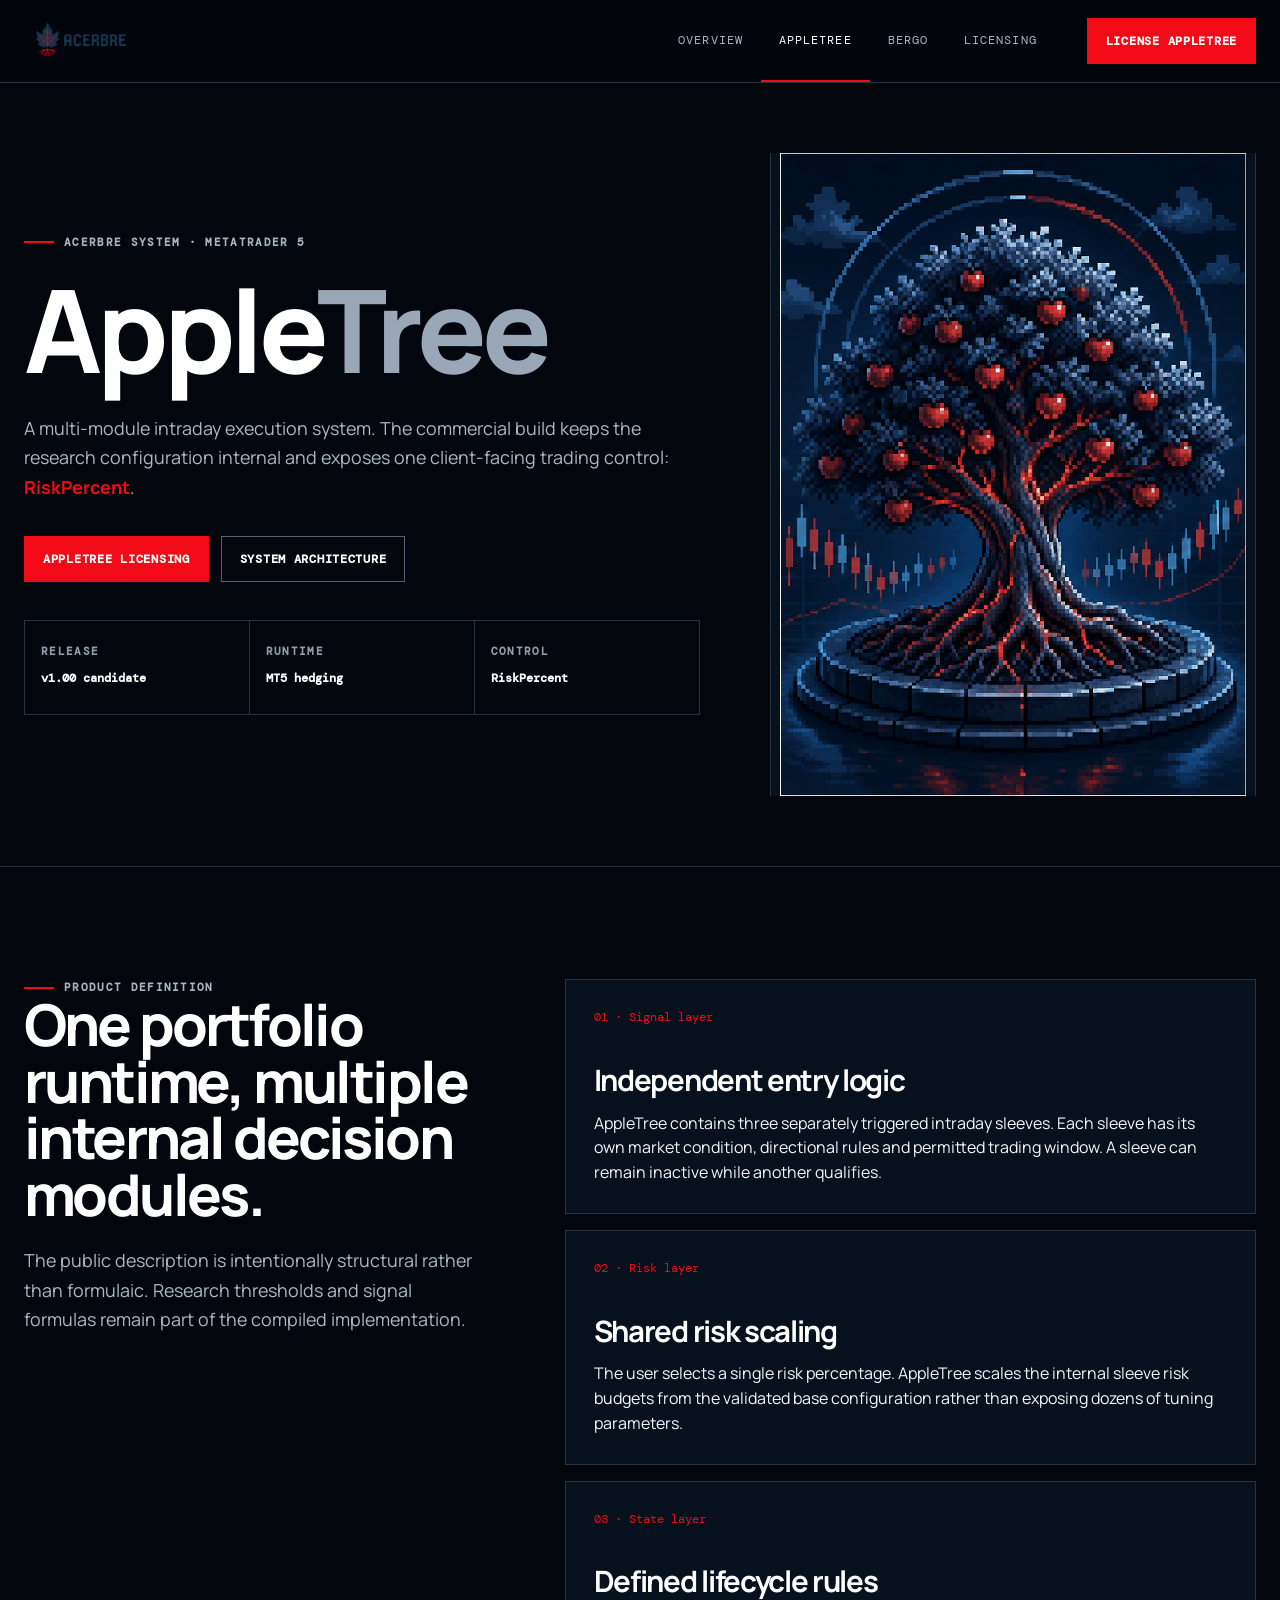
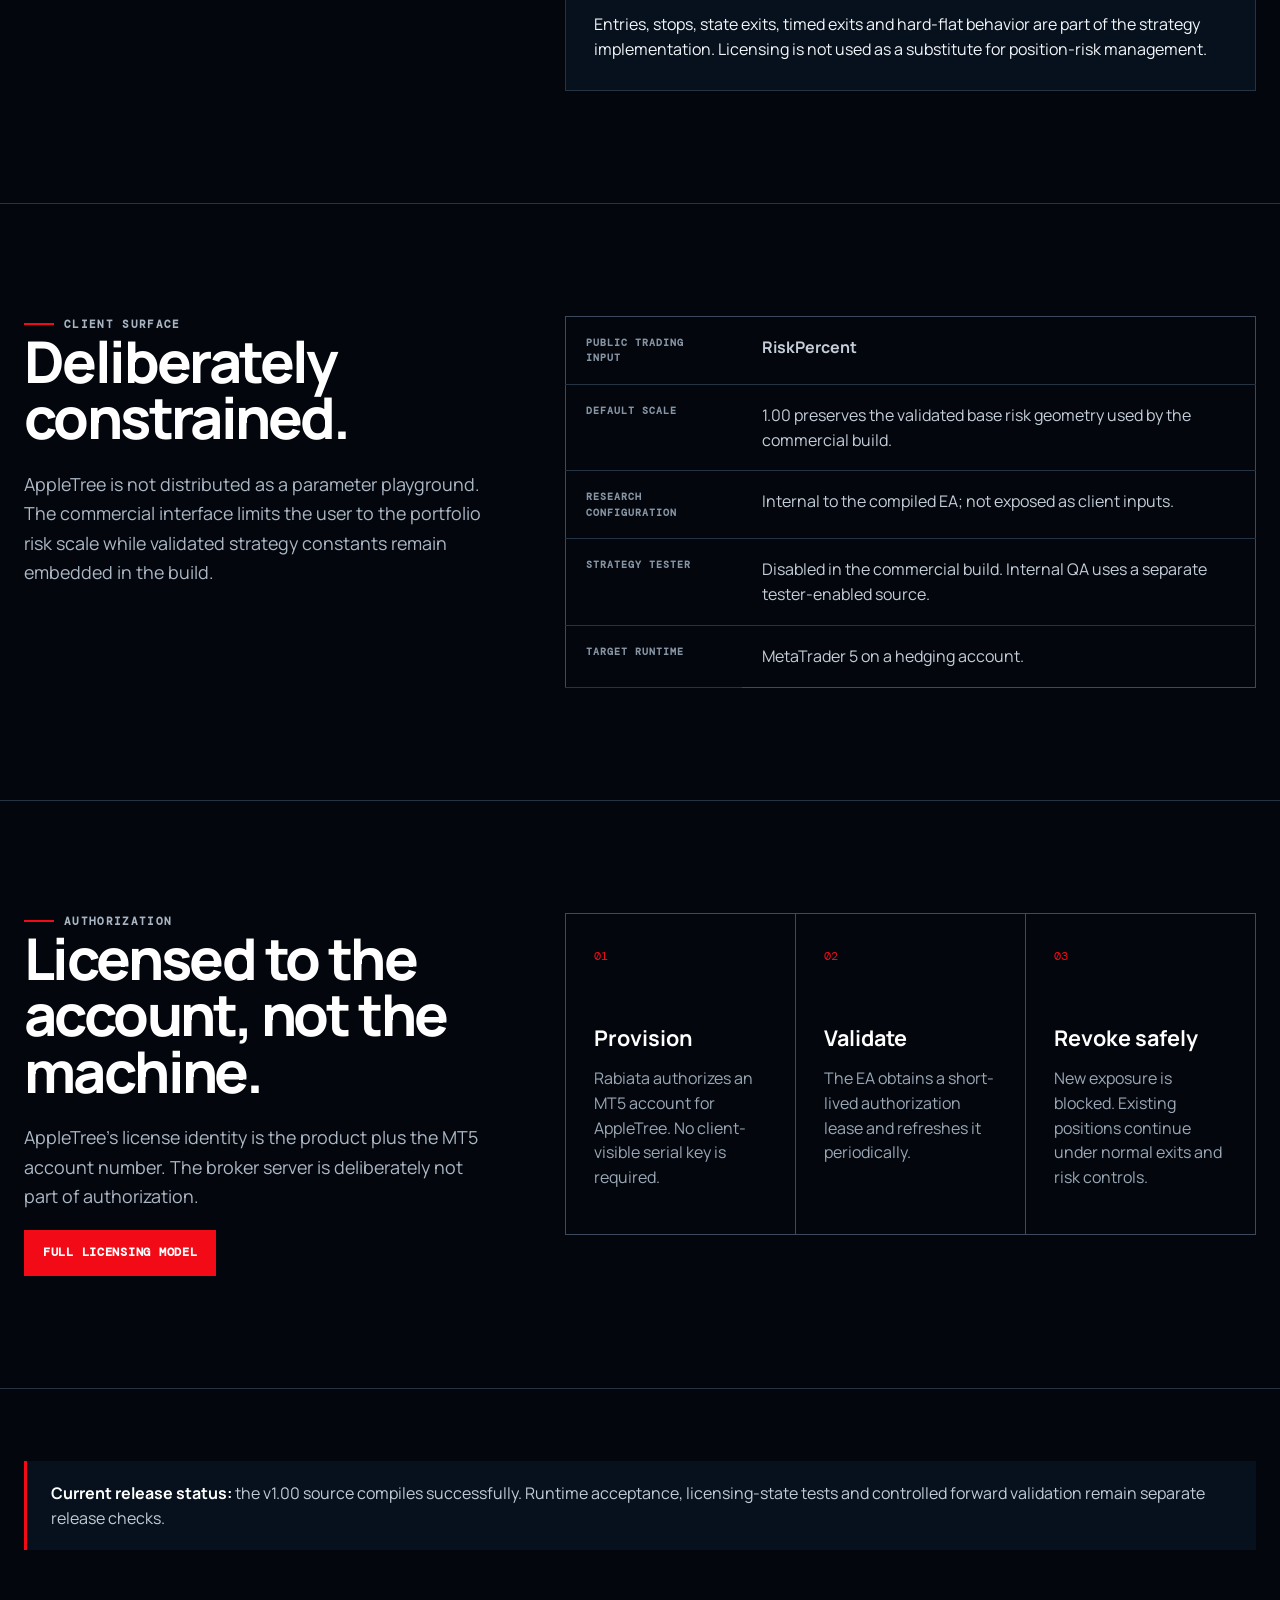
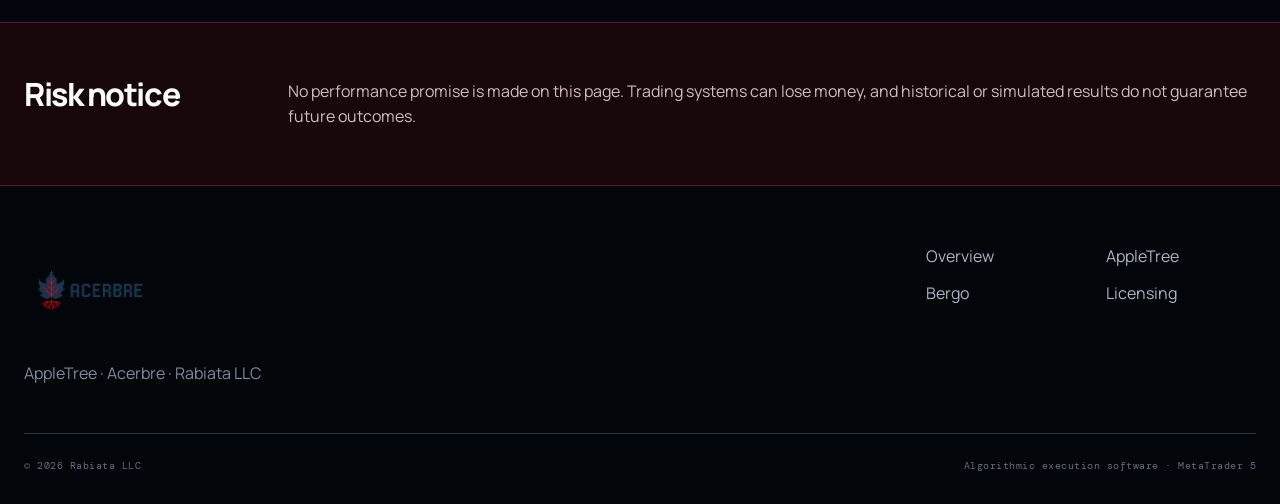
==== appletree/index.html @ 6c2462b7 "Publish Acerbre static website" ====
<!DOCTYPE html>
<html lang="en">
<head>
  <meta charset="utf-8">
  <meta name="viewport" content="width=device-width, initial-scale=1">
  <meta name="theme-color" content="#03070d">
  <meta name="description" content="AppleTree is Acerbre's multi-module MT5 execution system with a minimal client control surface and account-bound licensing.">
  <title>AppleTree — Acerbre</title>
  <link rel="preconnect" href="https://fonts.googleapis.com"><link rel="preconnect" href="https://fonts.gstatic.com" crossorigin>
  <link href="https://fonts.googleapis.com/css2?family=DM+Mono:wght@400;500&family=Manrope:wght@400;500;600;700;800&display=swap" rel="stylesheet">
  <link rel="stylesheet" href="/assets/site.css">
</head>
<body>
  <a class="skip-link" href="#main">Skip to content</a>
  <header class="site-header"><div class="shell navbar">
    <a class="nav-logo" href="/" aria-label="Acerbre home"><img src="/assets/acerbre-logo.webp" alt="Acerbre"></a>
    <nav class="nav-links" aria-label="Primary"><a href="/">Overview</a><a aria-current="page" href="/appletree/">AppleTree</a><a href="/bergo/">Bergo</a><a href="/licensing/">Licensing</a></nav>
    <div class="nav-actions"><a class="btn" href="/licensing/#appletree">License AppleTree</a><button class="menu-button" type="button" aria-expanded="false">Menu</button></div>
  </div></header>

  <main id="main">
    <section class="product-hero">
      <div class="shell product-hero-grid">
        <div class="reveal">
          <div class="eyebrow">Acerbre system · MetaTrader 5</div>
          <h1>Apple<span class="muted">Tree</span></h1>
          <p class="lede">A multi-module intraday execution system. The commercial build keeps the research configuration internal and exposes one client-facing trading control: <strong class="red">RiskPercent</strong>.</p>
          <div class="hero-actions"><a class="btn" href="/licensing/#appletree">AppleTree licensing</a><a class="btn-outline" href="#architecture">System architecture</a></div>
          <div class="hero-specs">
            <div class="hero-spec"><span class="label">Release</span><strong>v1.00 candidate</strong></div>
            <div class="hero-spec"><span class="label">Runtime</span><strong>MT5 hedging</strong></div>
            <div class="hero-spec"><span class="label">Control</span><strong>RiskPercent</strong></div>
          </div>
        </div>
        <div class="hero-art appletree"><img class="pixel-art" src="/assets/appletree_pixel_asset.png" width="666" height="920" alt="Pixel artwork of AppleTree"></div>
      </div>
    </section>

    <section class="section" id="architecture">
      <div class="shell split">
        <div class="sticky reveal"><div class="eyebrow">Product definition</div><h2>One portfolio runtime, multiple internal decision modules.</h2><p class="lede">The public description is intentionally structural rather than formulaic. Research thresholds and signal formulas remain part of the compiled implementation.</p></div>
        <div class="stack">
          <article class="panel reveal"><div class="panel-number">01 · Signal layer</div><h3>Independent entry logic</h3><p>AppleTree contains three separately triggered intraday sleeves. Each sleeve has its own market condition, directional rules and permitted trading window. A sleeve can remain inactive while another qualifies.</p></article>
          <article class="panel reveal"><div class="panel-number">02 · Risk layer</div><h3>Shared risk scaling</h3><p>The user selects a single risk percentage. AppleTree scales the internal sleeve risk budgets from the validated base configuration rather than exposing dozens of tuning parameters.</p></article>
          <article class="panel reveal"><div class="panel-number">03 · State layer</div><h3>Defined lifecycle rules</h3><p>Entries, stops, state exits, timed exits and hard-flat behavior are part of the strategy implementation. Licensing is not used as a substitute for position-risk management.</p></article>
        </div>
      </div>
    </section>

    <section class="section">
      <div class="shell split">
        <div class="sticky reveal"><div class="eyebrow">Client surface</div><h2>Deliberately constrained.</h2><p class="lede">AppleTree is not distributed as a parameter playground. The commercial interface limits the user to the portfolio risk scale while validated strategy constants remain embedded in the build.</p></div>
        <div class="reveal">
          <table class="compare">
            <tbody>
              <tr><th>Public trading input</th><td><strong>RiskPercent</strong></td></tr>
              <tr><th>Default scale</th><td>1.00 preserves the validated base risk geometry used by the commercial build.</td></tr>
              <tr><th>Research configuration</th><td>Internal to the compiled EA; not exposed as client inputs.</td></tr>
              <tr><th>Strategy Tester</th><td>Disabled in the commercial build. Internal QA uses a separate tester-enabled source.</td></tr>
              <tr><th>Target runtime</th><td>MetaTrader 5 on a hedging account.</td></tr>
            </tbody>
          </table>
        </div>
      </div>
    </section>

    <section class="section">
      <div class="shell split">
        <div class="sticky reveal"><div class="eyebrow">Authorization</div><h2>Licensed to the account, not the machine.</h2><p class="lede">AppleTree's license identity is the product plus the MT5 account number. The broker server is deliberately not part of authorization.</p><a class="btn" href="/licensing/#appletree">Full licensing model</a></div>
        <div class="license-flow reveal">
          <article class="flow-step"><span class="panel-number">01</span><strong>Provision</strong><p>Rabiata authorizes an MT5 account for AppleTree. No client-visible serial key is required.</p></article>
          <article class="flow-step"><span class="panel-number">02</span><strong>Validate</strong><p>The EA obtains a short-lived authorization lease and refreshes it periodically.</p></article>
          <article class="flow-step"><span class="panel-number">03</span><strong>Revoke safely</strong><p>New exposure is blocked. Existing positions continue under normal exits and risk controls.</p></article>
        </div>
      </div>
    </section>

    <section class="section-compact"><div class="shell callout"><strong>Current release status:</strong> the v1.00 source compiles successfully. Runtime acceptance, licensing-state tests and controlled forward validation remain separate release checks.</div></section>
    <section class="risk-band"><div class="shell risk-grid"><h2>Risk notice</h2><p>No performance promise is made on this page. Trading systems can lose money, and historical or simulated results do not guarantee future outcomes.</p></div></section>
  </main>

  <footer class="footer"><div class="shell"><div class="footer-top"><div class="footer-logo"><img src="/assets/acerbre-logo.webp" alt="Acerbre"><p>AppleTree · Acerbre · Rabiata LLC</p></div><nav class="footer-nav" aria-label="Footer"><a href="/">Overview</a><a href="/appletree/">AppleTree</a><a href="/bergo/">Bergo</a><a href="/licensing/">Licensing</a></nav></div><div class="footer-bottom"><span>© <span data-year></span> Rabiata LLC</span><span>Algorithmic execution software · MetaTrader 5</span></div></div></footer>
  <script src="/assets/site.js"></script>
</body>
</html>
---- assets/site.css ----
:root {
  --ink: #03070d;
  --navy: #07111d;
  --navy-2: #0b1724;
  --steel: #687688;
  --steel-2: #9aa7b7;
  --line: #263342;
  --line-strong: #3c4a5b;
  --paper: #f3f6f8;
  --white: #ffffff;
  --red: #f20b16;
  --red-dark: #bd0811;
  --max: 1240px;
  --sans: "Manrope", "Arial Nova", Arial, sans-serif;
  --mono: "DM Mono", "SFMono-Regular", Consolas, monospace;
}

* { box-sizing: border-box; }
html { scroll-behavior: smooth; }
body {
  margin: 0;
  color: var(--paper);
  background: var(--ink);
  font-family: var(--sans);
  font-size: 16px;
  line-height: 1.55;
  -webkit-font-smoothing: antialiased;
}

a { color: inherit; }
img { display: block; max-width: 100%; }
button, input { font: inherit; }

.skip-link {
  position: fixed;
  left: 16px;
  top: 12px;
  z-index: 100;
  padding: 10px 14px;
  background: var(--white);
  color: var(--ink);
  transform: translateY(-160%);
}
.skip-link:focus { transform: translateY(0); }

.shell { width: min(calc(100% - 48px), var(--max)); margin-inline: auto; }
.site-header {
  position: sticky;
  top: 0;
  z-index: 50;
  border-bottom: 1px solid var(--line);
  background: rgba(3, 7, 13, 0.96);
  backdrop-filter: blur(18px);
}
.navbar { min-height: 76px; display: flex; align-items: center; gap: 32px; }
.nav-logo { flex: 0 0 auto; text-decoration: none; }
.nav-logo img { width: 112px; height: auto; }
.nav-links { display: flex; align-items: stretch; align-self: stretch; margin-left: auto; }
.nav-links a {
  display: flex;
  align-items: center;
  padding: 0 18px;
  color: #aab5c2;
  text-decoration: none;
  font-family: var(--mono);
  font-size: 12px;
  letter-spacing: .09em;
  text-transform: uppercase;
  border-bottom: 2px solid transparent;
}
.nav-links a:hover, .nav-links a:focus-visible { color: var(--white); }
.nav-links a[aria-current="page"] { color: var(--white); border-bottom-color: var(--red); }
.nav-actions { display: flex; align-items: center; gap: 12px; }
.menu-button {
  display: none;
  border: 1px solid var(--line-strong);
  color: var(--paper);
  background: transparent;
  min-height: 42px;
  padding: 0 14px;
  cursor: pointer;
}

.btn, .btn-outline, .btn-quiet {
  min-height: 46px;
  display: inline-flex;
  align-items: center;
  justify-content: center;
  gap: 10px;
  padding: 0 18px;
  border: 1px solid transparent;
  text-decoration: none;
  font-family: var(--mono);
  font-size: 12px;
  font-weight: 700;
  letter-spacing: .06em;
  text-transform: uppercase;
  transition: background-color .18s ease, border-color .18s ease, color .18s ease;
}
.btn { background: var(--red); color: var(--white); }
.btn:hover, .btn:focus-visible { background: var(--red-dark); }
.btn-outline { border-color: #536174; color: var(--white); background: transparent; }
.btn-outline:hover, .btn-outline:focus-visible { border-color: var(--white); }
.btn-quiet { padding-inline: 0; color: #c0cad5; }
.btn-quiet:hover, .btn-quiet:focus-visible { color: var(--white); }
.arrow { color: var(--red); font-size: 17px; line-height: 1; }

.eyebrow, .label, .metric-label, .kicker {
  font-family: var(--mono);
  font-size: 11px;
  font-weight: 700;
  letter-spacing: .12em;
  text-transform: uppercase;
}
.eyebrow { display: flex; align-items: center; gap: 10px; color: #a8b4c2; }
.eyebrow::before { content: ""; width: 30px; height: 2px; background: var(--red); }
.label { color: #8f9dad; }
.kicker { color: var(--red); }

h1, h2, h3, p { margin-top: 0; }
h1, h2, h3 { color: var(--white); letter-spacing: -.045em; line-height: .98; }
h1 { max-width: 850px; margin: 22px 0 28px; font-size: clamp(3.45rem, 7vw, 6.9rem); font-weight: 770; }
h2 { margin-bottom: 24px; font-size: clamp(2.25rem, 4.5vw, 4.8rem); font-weight: 750; }
h3 { margin-bottom: 14px; font-size: clamp(1.35rem, 2.3vw, 2rem); font-weight: 700; line-height: 1.08; }
.lede { max-width: 720px; color: #adb8c5; font-size: clamp(1.05rem, 1.4vw, 1.25rem); line-height: 1.65; }
.muted { color: #9aa7b7; }
.red { color: var(--red); }

.hero { min-height: 700px; display: flex; align-items: center; border-bottom: 1px solid var(--line); }
.hero-grid { display: grid; grid-template-columns: minmax(0, 1.25fr) minmax(340px, .75fr); gap: 68px; align-items: center; padding-block: 84px; }
.hero-actions { display: flex; flex-wrap: wrap; gap: 12px; margin-top: 34px; }
.hero-note { margin-top: 28px; color: #788697; font-family: var(--mono); font-size: 11px; letter-spacing: .05em; }

.system-panel { border: 1px solid var(--line-strong); background: var(--navy); }
.system-panel-head { display: flex; align-items: center; justify-content: space-between; min-height: 58px; padding: 0 20px; border-bottom: 1px solid var(--line); }
.status { display: flex; align-items: center; gap: 9px; color: #bac5d0; font-family: var(--mono); font-size: 11px; text-transform: uppercase; letter-spacing: .1em; }
.status-dot { width: 8px; height: 8px; background: var(--red); }
.system-panel-main { padding: 34px 30px; }
.system-wordmark { margin: 0 0 34px; color: var(--white); font-size: clamp(2.1rem, 4vw, 3.5rem); font-weight: 780; letter-spacing: -.055em; line-height: .9; }
.system-wordmark span { display: block; margin-top: 10px; color: #8090a2; font-family: var(--mono); font-size: 11px; letter-spacing: .18em; line-height: 1.4; text-transform: uppercase; }
.system-grid { display: grid; grid-template-columns: repeat(2, minmax(0, 1fr)); border-top: 1px solid var(--line); border-left: 1px solid var(--line); }
.system-item { min-height: 92px; padding: 15px; border-right: 1px solid var(--line); border-bottom: 1px solid var(--line); }
.system-item strong { display: block; margin-top: 8px; color: var(--white); font-family: var(--mono); font-size: 13px; font-weight: 500; line-height: 1.35; }

.fact-strip { border-bottom: 1px solid var(--line); background: var(--navy); }
.facts { display: grid; grid-template-columns: repeat(5, 1fr); }
.fact { min-height: 118px; padding: 26px 24px; border-left: 1px solid var(--line); }
.fact:last-child { border-right: 1px solid var(--line); }
.fact strong { display: block; margin-top: 12px; color: var(--paper); font-family: var(--mono); font-size: 13px; font-weight: 500; line-height: 1.35; }

.section { padding-block: 112px; border-bottom: 1px solid var(--line); }
.section-compact { padding-block: 72px; }
.section-head { display: grid; grid-template-columns: .8fr 1.2fr; gap: 72px; align-items: end; margin-bottom: 54px; }
.section-head h2 { margin-bottom: 0; }
.section-head .lede { margin: 0; }

.product-grid { display: grid; grid-template-columns: repeat(2, minmax(0, 1fr)); gap: 18px; }
.product-card { position: relative; display: grid; grid-template-columns: minmax(0, 1fr) 42%; min-height: 520px; overflow: hidden; border: 1px solid var(--line-strong); background: var(--navy); text-decoration: none; }
.product-card:hover { border-color: #69788a; }
.product-copy { z-index: 1; display: flex; flex-direction: column; align-items: flex-start; padding: 34px; }
.product-copy .price { margin-top: auto; padding-top: 32px; color: var(--white); font-size: 2.25rem; font-weight: 700; letter-spacing: -.04em; }
.product-copy p { color: #9eabb9; }
.product-meta { display: flex; flex-wrap: wrap; gap: 8px; margin: 8px 0 26px; }
.chip { padding: 6px 9px; border: 1px solid var(--line-strong); color: #a8b3c0; font-family: var(--mono); font-size: 10px; letter-spacing: .06em; text-transform: uppercase; }
.chip.red { border-color: #8f151c; color: #ff626a; }
.product-art { display: flex; align-items: stretch; justify-content: center; min-width: 0; padding: 0; background: #050b13; border-left: 1px solid var(--line); overflow: hidden; }
.pixel-art { width: auto; max-width: 100%; height: auto; max-height: 500px; image-rendering: pixelated; image-rendering: crisp-edges; }
.product-card.appletree .pixel-art { width: 333px; }
.product-card.bergo .pixel-art { width: 332px; }
.product-card .product-art .pixel-art { width: 100%; height: 100%; max-width: none; max-height: none; object-fit: cover; object-position: center bottom; }

.compare { width: 100%; border-collapse: collapse; border: 1px solid var(--line-strong); }
.compare th, .compare td { padding: 18px 20px; border-bottom: 1px solid var(--line); text-align: left; vertical-align: top; }
.compare th { color: #8694a4; font-family: var(--mono); font-size: 10px; letter-spacing: .1em; text-transform: uppercase; }
.compare td { color: #c5ced8; }
.compare tbody tr:last-child td { border-bottom: 0; }

.split { display: grid; grid-template-columns: .8fr 1.2fr; gap: 80px; align-items: start; }
.sticky { position: sticky; top: 116px; }
.stack { display: grid; gap: 16px; }
.panel { padding: 28px; border: 1px solid var(--line); background: var(--navy); }
.panel p:last-child { margin-bottom: 0; }
.panel-number { margin-bottom: 38px; color: var(--red); font-family: var(--mono); font-size: 12px; }
.panel-list { margin: 20px 0 0; padding: 0; list-style: none; }
.panel-list li { display: grid; grid-template-columns: 18px 1fr; gap: 10px; padding: 12px 0; border-top: 1px solid var(--line); color: #aeb9c5; }
.panel-list li::before { content: "—"; color: var(--red); }

.product-hero { border-bottom: 1px solid var(--line); }
.product-hero-grid { display: grid; grid-template-columns: minmax(0, 1fr) minmax(330px, .72fr); gap: 70px; min-height: 720px; align-items: center; padding-block: 70px; }
.product-hero h1 { font-size: clamp(4.2rem, 9vw, 8rem); }
.hero-art { align-self: stretch; display: flex; align-items: flex-end; justify-content: center; min-width: 0; overflow: hidden; border-inline: 1px solid var(--line); background: var(--navy); }
.hero-art .pixel-art { max-height: 650px; }
.hero-art.appletree .pixel-art { width: 466px; }
.hero-art.bergo .pixel-art { width: 465px; }
.hero-specs { display: grid; grid-template-columns: repeat(3, minmax(0, 1fr)); margin-top: 38px; border-top: 1px solid var(--line); border-left: 1px solid var(--line); }
.hero-spec { min-height: 94px; padding: 16px; border-right: 1px solid var(--line); border-bottom: 1px solid var(--line); }
.hero-spec strong { display: block; margin-top: 7px; color: var(--white); font-family: var(--mono); font-size: 12px; }

.callout { border-left: 3px solid var(--red); padding: 20px 24px; background: var(--navy); color: #c2cbd5; }
.callout strong { color: var(--white); }
.risk-band { padding-block: 56px; background: #17070a; border-block: 1px solid #5b151b; }
.risk-grid { display: grid; grid-template-columns: 220px 1fr; gap: 44px; }
.risk-grid h2 { margin: 0; font-size: 2rem; }
.risk-grid p { margin: 0; color: #d2bcc0; }

.license-flow { display: grid; grid-template-columns: repeat(3, 1fr); border-top: 1px solid var(--line-strong); border-left: 1px solid var(--line-strong); }
.flow-step { min-height: 250px; padding: 28px; border-right: 1px solid var(--line-strong); border-bottom: 1px solid var(--line-strong); }
.flow-step strong { display: block; margin: 54px 0 12px; color: var(--white); font-size: 1.35rem; }
.flow-step p { color: #9ba8b6; }

.footer { padding: 58px 0 30px; background: #02050a; }
.footer-top { display: grid; grid-template-columns: 1fr auto; gap: 48px; align-items: start; padding-bottom: 48px; border-bottom: 1px solid var(--line); }
.footer-logo img { width: 130px; }
.footer-logo p { max-width: 420px; margin: 22px 0 0; color: #7f8c9b; }
.footer-nav { display: grid; grid-template-columns: repeat(2, 150px); gap: 12px 30px; }
.footer-nav a { color: #abb6c2; text-decoration: none; }
.footer-nav a:hover { color: var(--white); }
.footer-bottom { display: flex; justify-content: space-between; gap: 24px; padding-top: 24px; color: #647181; font-family: var(--mono); font-size: 10px; letter-spacing: .05em; }

.reveal { opacity: 0; transform: translateY(14px); transition: opacity .55s ease, transform .55s ease; }
.reveal.visible { opacity: 1; transform: none; }
@media (prefers-reduced-motion: reduce) {
  html { scroll-behavior: auto; }
  .reveal { opacity: 1; transform: none; transition: none; }
}

@media (max-width: 980px) {
  .shell { width: min(calc(100% - 36px), var(--max)); }
  .navbar { min-height: 68px; }
  .nav-links {
    position: absolute;
    top: 68px;
    left: 0;
    right: 0;
    display: none;
    flex-direction: column;
    align-items: stretch;
    background: var(--ink);
    border-bottom: 1px solid var(--line-strong);
  }
  .nav-links.open { display: flex; }
  .nav-links a { min-height: 56px; padding-inline: 24px; border-bottom: 1px solid var(--line); }
  .nav-actions { margin-left: auto; }
  .nav-actions .btn, .nav-actions .btn-outline { display: none; }
  .menu-button { display: inline-flex; align-items: center; }
  .hero-grid, .product-hero-grid { grid-template-columns: 1fr; gap: 48px; }
  .hero { min-height: auto; }
  .system-panel { max-width: 680px; }
  .facts { grid-template-columns: repeat(2, 1fr); }
  .fact:last-child { grid-column: 1 / -1; }
  .section-head, .split { grid-template-columns: 1fr; gap: 30px; }
  .sticky { position: static; }
  .product-grid { grid-template-columns: 1fr; }
  .product-hero-grid { padding-bottom: 0; }
  .hero-art { min-height: 540px; }
}

@media (max-width: 640px) {
  .shell { width: min(calc(100% - 28px), var(--max)); }
  .nav-logo img { width: 96px; }
  h1 { font-size: clamp(3rem, 15vw, 4.5rem); }
  h2 { font-size: clamp(2.2rem, 11vw, 3.4rem); }
  .hero-grid { padding-block: 58px; }
  .hero-actions { display: grid; }
  .btn, .btn-outline { width: 100%; }
  .system-grid { grid-template-columns: 1fr; }
  .facts { grid-template-columns: 1fr; }
  .fact, .fact:last-child { min-height: 92px; border-right: 1px solid var(--line); }
  .section { padding-block: 76px; }
  .product-card { grid-template-columns: 1fr; }
  .product-copy { min-height: 410px; padding: 26px; }
  .product-art { min-height: 0; border-left: 0; border-top: 1px solid var(--line); }
  .product-card .product-art .pixel-art { width: 100%; height: auto; max-height: none; object-fit: contain; }
  .compare { display: block; overflow-x: auto; white-space: nowrap; }
  .product-hero-grid { min-height: auto; }
  .hero-art { min-height: 480px; }
  .hero-art .pixel-art { max-width: 100%; max-height: 520px; }
  .hero-specs { grid-template-columns: 1fr; }
  .risk-grid, .license-flow { grid-template-columns: 1fr; }
  .footer-top, .footer-bottom { grid-template-columns: 1fr; display: grid; }
  .footer-nav { grid-template-columns: repeat(2, minmax(0, 1fr)); }
}
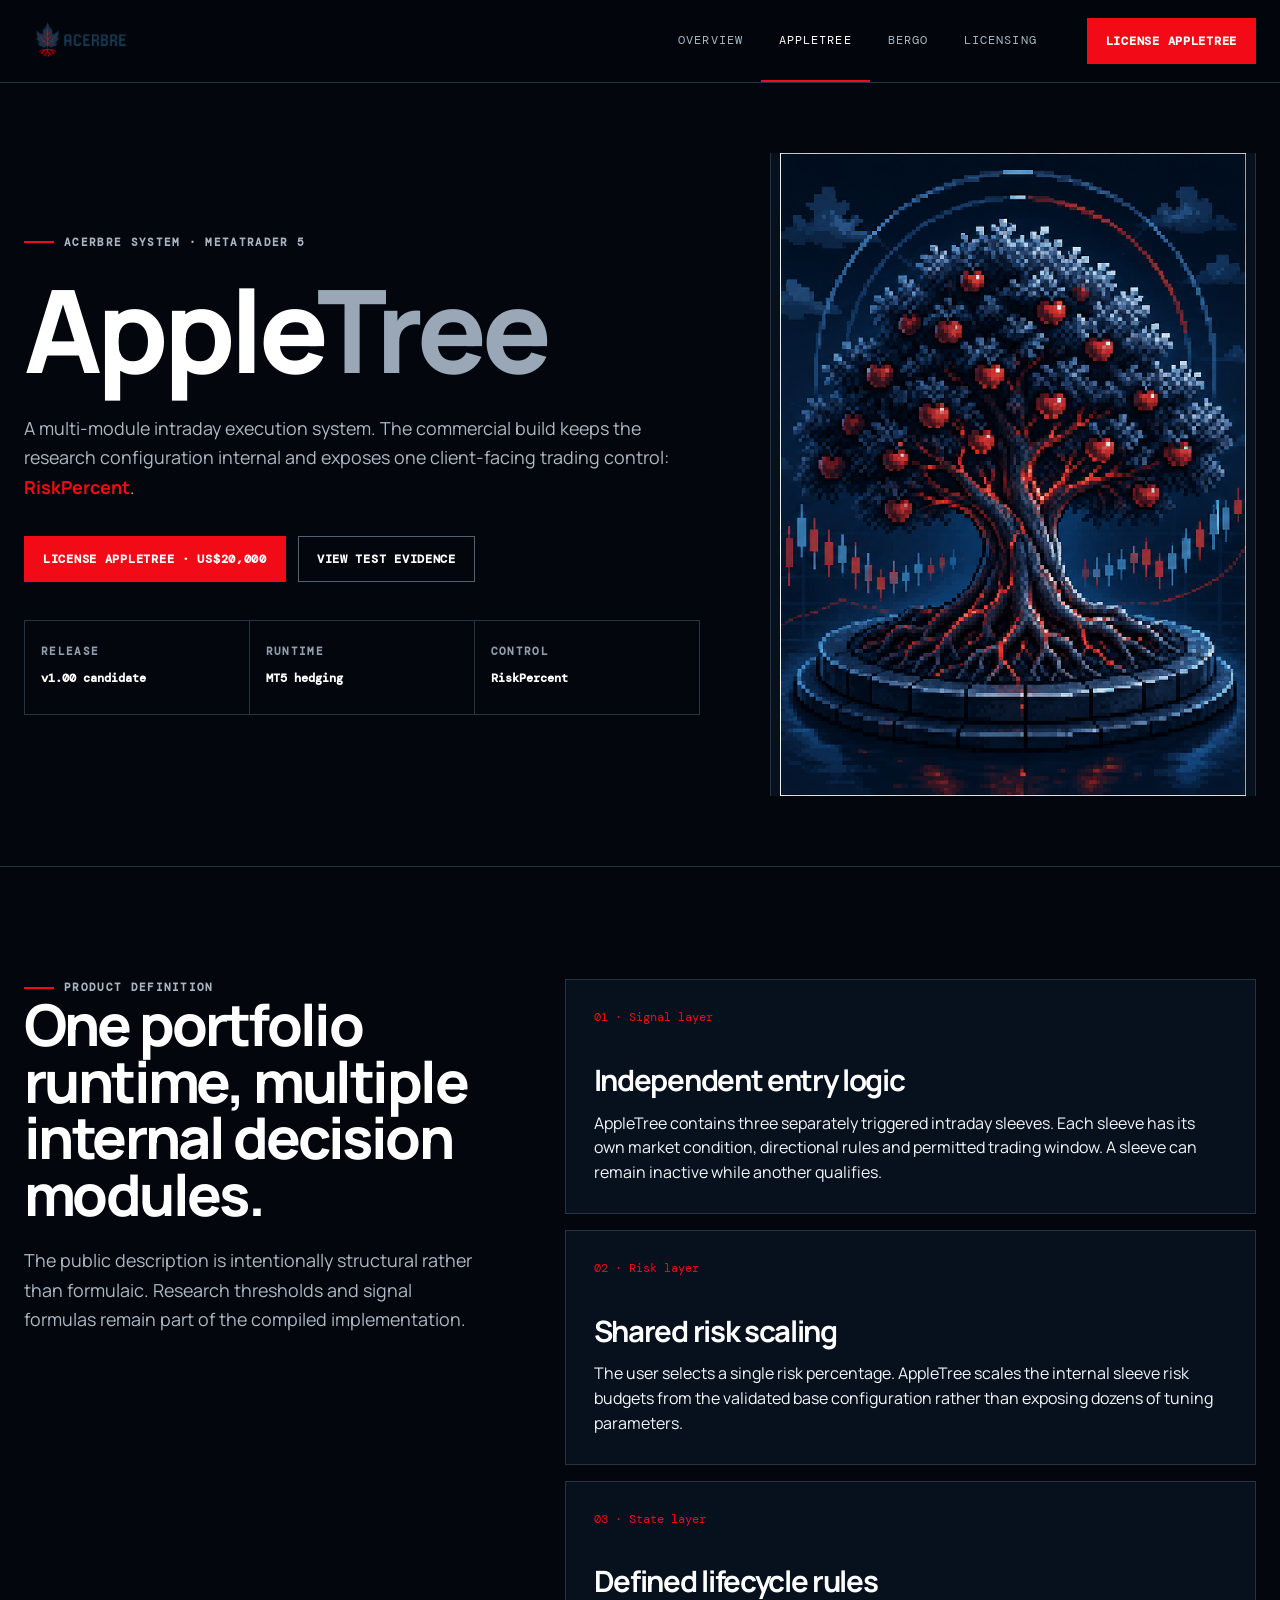
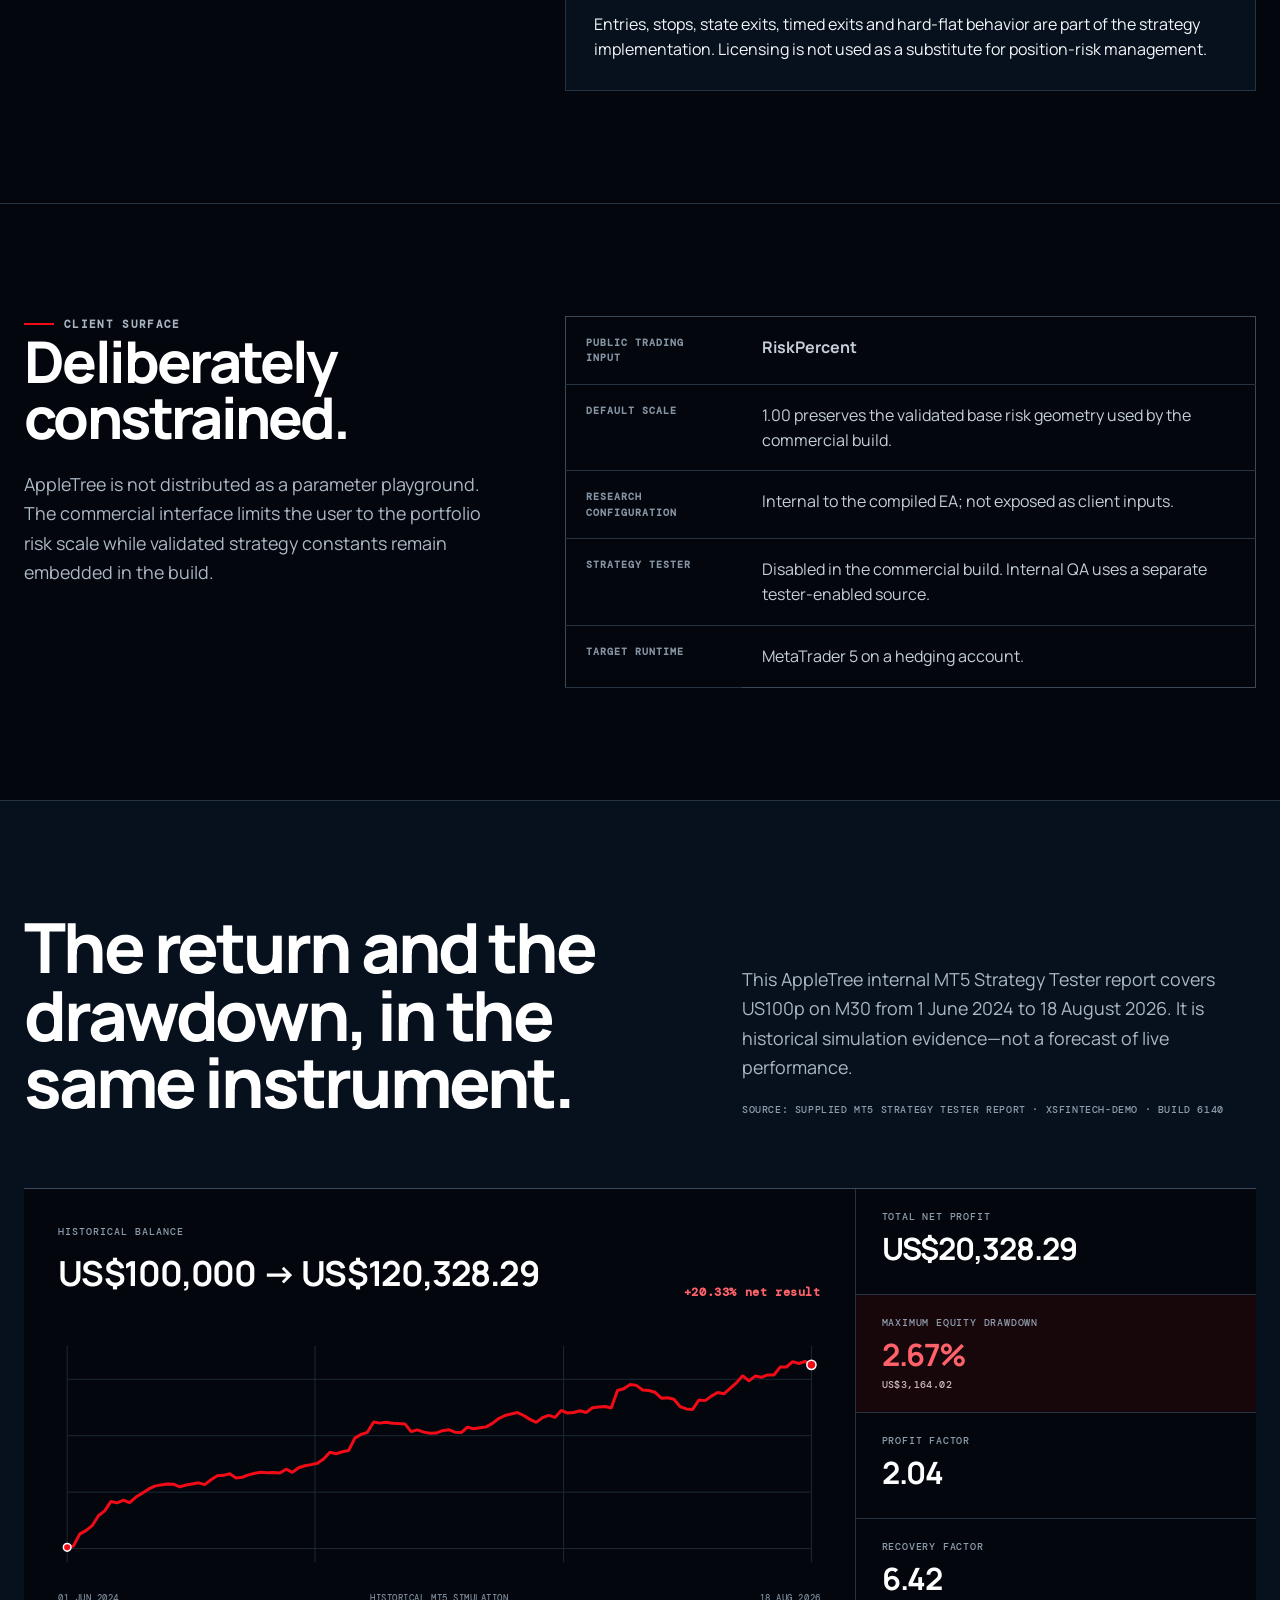
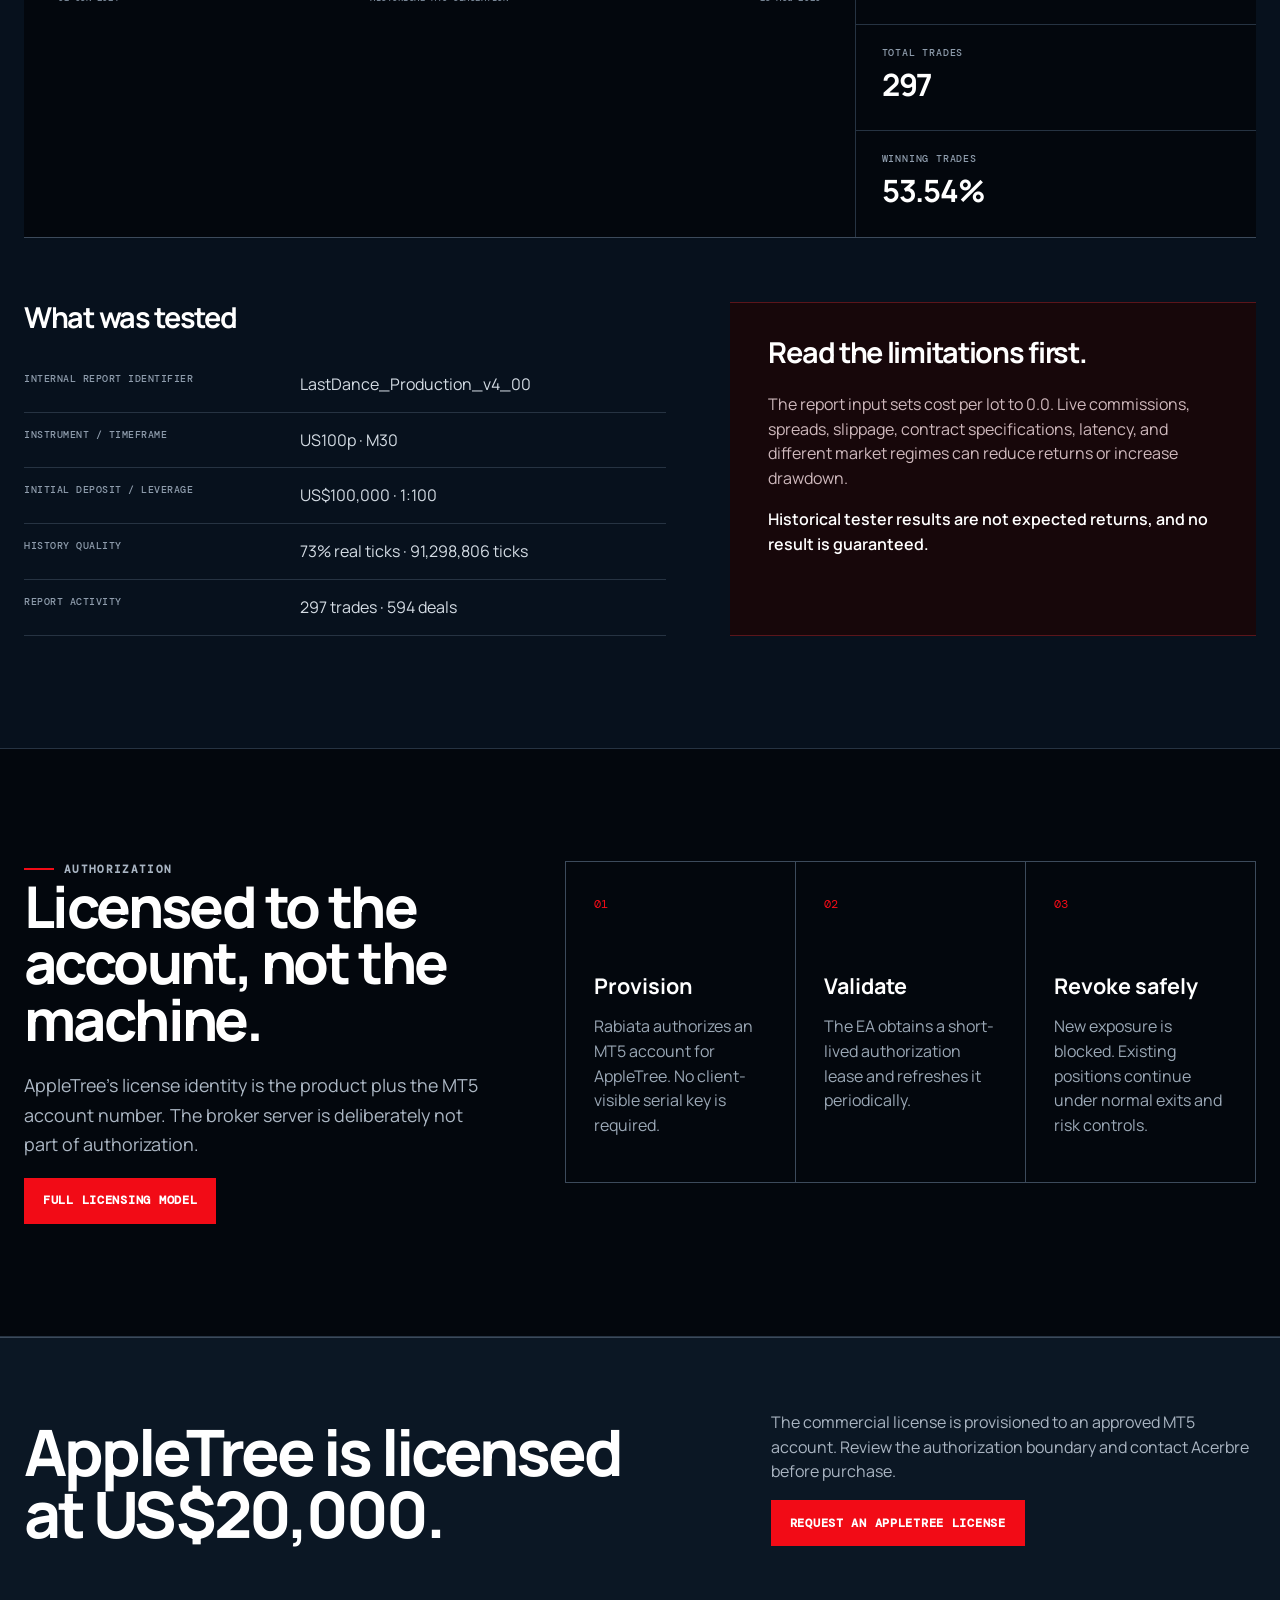
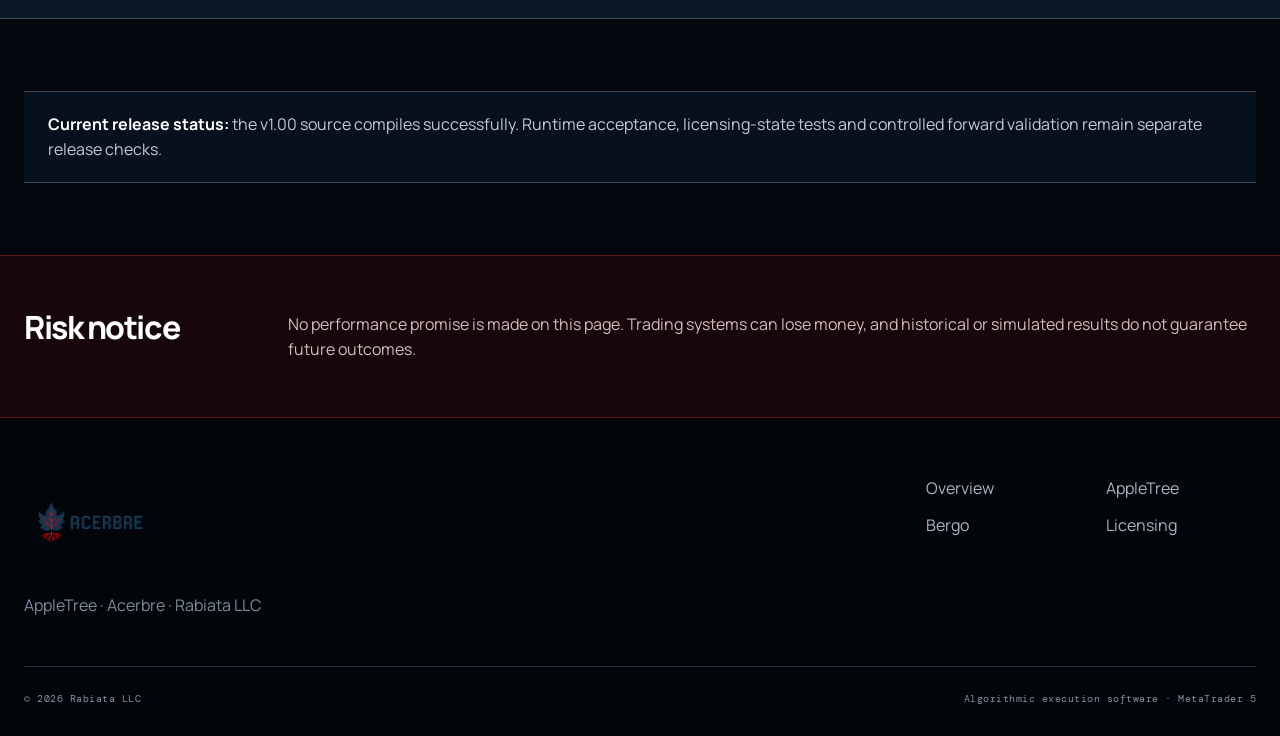
==== commit e34f22ec: "Publish AppleTree test evidence and update price" ====
--- a/appletree/index.html
+++ b/appletree/index.html
@@ -25,7 +25,7 @@
           <div class="eyebrow">Acerbre system · MetaTrader 5</div>
           <h1>Apple<span class="muted">Tree</span></h1>
           <p class="lede">A multi-module intraday execution system. The commercial build keeps the research configuration internal and exposes one client-facing trading control: <strong class="red">RiskPercent</strong>.</p>
-          <div class="hero-actions"><a class="btn" href="/licensing/#appletree">AppleTree licensing</a><a class="btn-outline" href="#architecture">System architecture</a></div>
+          <div class="hero-actions"><a class="btn" href="/licensing/#appletree">License AppleTree · US$20,000</a><a class="btn-outline" href="#performance">View test evidence</a></div>
           <div class="hero-specs">
             <div class="hero-spec"><span class="label">Release</span><strong>v1.00 candidate</strong></div>
             <div class="hero-spec"><span class="label">Runtime</span><strong>MT5 hedging</strong></div>
@@ -64,6 +64,62 @@
       </div>
     </section>
 
+    <section class="section appletree-evidence" id="performance" aria-labelledby="appletree-performance-title">
+      <div class="shell evidence-intro">
+        <h2 id="appletree-performance-title">The return and the drawdown, in the same instrument.</h2>
+        <div>
+          <p class="lede">This AppleTree internal MT5 Strategy Tester report covers US100p on M30 from 1 June 2024 to 18 August 2026. It is historical simulation evidence—not a forecast of live performance.</p>
+          <p class="evidence-source">Source: supplied MT5 Strategy Tester report · XSFintech-DEMO · Build 6140</p>
+        </div>
+      </div>
+
+      <div class="shell balance-instrument">
+        <figure class="balance-figure reveal">
+          <div class="balance-heading">
+            <div><span>Historical balance</span><strong>US$100,000 → US$120,328.29</strong></div>
+            <p>+20.33% net result</p>
+          </div>
+          <svg class="balance-chart" viewBox="0 0 1000 320" role="img" aria-labelledby="balance-title balance-desc">
+            <title id="balance-title">AppleTree historical tester balance curve</title>
+            <desc id="balance-desc">The simulated balance begins at one hundred thousand US dollars and ends at one hundred twenty thousand three hundred twenty-eight dollars and twenty-nine cents.</desc>
+            <g class="chart-grid" aria-hidden="true"><path d="M12 62H988M12 136H988M12 210H988M12 284H988"/><path d="M12 18V302M337 18V302M663 18V302M988 18V302"/></g>
+            <path class="balance-line" pathLength="1" d="M12.0,282.4 L20.2,280.7 L28.4,265.1 L36.6,260.5 L44.8,254.0 L53.0,240.9 L61.2,234.6 L69.4,222.2 L77.6,224.1 L85.8,220.6 L94.0,223.9 L102.2,216.5 L110.4,211.5 L118.6,206.1 L126.8,202.1 L135.0,200.5 L143.2,199.4 L151.4,199.6 L159.6,203.1 L167.8,200.7 L176.0,199.2 L184.2,197.8 L192.4,200.2 L200.6,193.7 L208.8,188.6 L217.0,188.0 L225.2,185.9 L233.4,191.4 L241.6,190.5 L249.8,187.4 L258.1,185.2 L266.3,184.0 L274.5,184.7 L282.7,184.1 L290.9,185.0 L299.1,179.9 L307.3,184.1 L315.5,178.0 L323.7,175.4 L331.9,173.9 L340.1,172.2 L348.3,166.7 L356.5,157.6 L364.7,159.7 L372.9,157.1 L381.1,155.4 L389.3,139.2 L397.5,134.3 L405.7,131.6 L413.9,117.9 L422.1,119.5 L430.3,118.4 L438.5,119.6 L446.7,120.1 L454.9,120.5 L463.1,130.7 L471.3,128.3 L479.5,131.3 L487.7,132.7 L495.9,132.6 L504.1,129.4 L512.3,128.1 L520.5,131.4 L528.7,131.9 L536.9,124.9 L545.1,126.8 L553.3,125.6 L561.5,124.4 L569.7,119.9 L577.9,113.5 L586.1,109.5 L594.3,107.5 L602.5,105.6 L610.7,109.5 L618.9,114.6 L627.1,118.6 L635.3,112.2 L643.5,109.3 L651.7,112.0 L659.9,102.9 L668.1,106.3 L676.3,105.5 L684.5,103.2 L692.7,105.6 L700.9,99.4 L709.1,98.4 L717.3,97.7 L725.5,99.6 L733.7,76.7 L741.9,74.5 L750.2,68.8 L758.4,70.0 L766.6,76.1 L774.8,76.8 L783.0,79.1 L791.2,86.8 L799.4,86.3 L807.6,88.1 L815.8,97.8 L824.0,100.9 L832.2,101.5 L840.4,89.2 L848.6,90.0 L856.8,84.1 L865.0,79.3 L873.2,81.0 L881.4,73.9 L889.6,66.7 L897.8,57.3 L906.0,64.1 L914.2,57.8 L922.4,59.4 L930.6,56.3 L938.8,56.4 L947.0,46.0 L955.2,45.9 L963.4,38.9 L971.6,41.3 L979.8,38.5 L988.0,43.1"/>
+            <g class="chart-points" aria-hidden="true"><circle cx="12" cy="282.4" r="5"/><circle cx="988" cy="43.1" r="6"/></g>
+          </svg>
+          <figcaption><span>01 Jun 2024</span><span>Historical MT5 simulation</span><span>18 Aug 2026</span></figcaption>
+        </figure>
+
+        <dl class="result-ledger reveal" aria-label="AppleTree test summary">
+          <div><dt>Total net profit</dt><dd>US$20,328.29</dd></div>
+          <div class="risk-reading"><dt>Maximum equity drawdown</dt><dd>2.67% <small>US$3,164.02</small></dd></div>
+          <div><dt>Profit factor</dt><dd>2.04</dd></div>
+          <div><dt>Recovery factor</dt><dd>6.42</dd></div>
+          <div><dt>Total trades</dt><dd>297</dd></div>
+          <div><dt>Winning trades</dt><dd>53.54%</dd></div>
+        </dl>
+      </div>
+
+      <div class="shell test-context">
+        <div class="test-conditions reveal">
+          <h3>What was tested</h3>
+          <table>
+            <tbody>
+              <tr><th>Internal report identifier</th><td>LastDance_Production_v4_00</td></tr>
+              <tr><th>Instrument / timeframe</th><td>US100p · M30</td></tr>
+              <tr><th>Initial deposit / leverage</th><td>US$100,000 · 1:100</td></tr>
+              <tr><th>History quality</th><td>73% real ticks · 91,298,806 ticks</td></tr>
+              <tr><th>Report activity</th><td>297 trades · 594 deals</td></tr>
+            </tbody>
+          </table>
+        </div>
+        <aside class="test-limits reveal" aria-label="Test limitations">
+          <h3>Read the limitations first.</h3>
+          <p>The report input sets cost per lot to 0.0. Live commissions, spreads, slippage, contract specifications, latency, and different market regimes can reduce returns or increase drawdown.</p>
+          <p>Historical tester results are not expected returns, and no result is guaranteed.</p>
+        </aside>
+      </div>
+    </section>
+
     <section class="section">
       <div class="shell split">
         <div class="sticky reveal"><div class="eyebrow">Authorization</div><h2>Licensed to the account, not the machine.</h2><p class="lede">AppleTree's license identity is the product plus the MT5 account number. The broker server is deliberately not part of authorization.</p><a class="btn" href="/licensing/#appletree">Full licensing model</a></div>
@@ -75,6 +131,7 @@
       </div>
     </section>
 
+    <section class="section-compact license-decision"><div class="shell license-decision-grid"><h2>AppleTree is licensed at US$20,000.</h2><div><p>The commercial license is provisioned to an approved MT5 account. Review the authorization boundary and contact Acerbre before purchase.</p><a class="btn" href="/licensing/#appletree">Request an AppleTree license</a></div></div></section>
     <section class="section-compact"><div class="shell callout"><strong>Current release status:</strong> the v1.00 source compiles successfully. Runtime acceptance, licensing-state tests and controlled forward validation remain separate release checks.</div></section>
     <section class="risk-band"><div class="shell risk-grid"><h2>Risk notice</h2><p>No performance promise is made on this page. Trading systems can lose money, and historical or simulated results do not guarantee future outcomes.</p></div></section>
   </main>
--- a/assets/site.css
+++ b/assets/site.css
@@ -76,7 +76,7 @@
   border: 1px solid var(--line-strong);
   color: var(--paper);
   background: transparent;
-  min-height: 42px;
+  min-height: 44px;
   padding: 0 14px;
   cursor: pointer;
 }
@@ -196,8 +196,46 @@
 .hero-spec { min-height: 94px; padding: 16px; border-right: 1px solid var(--line); border-bottom: 1px solid var(--line); }
 .hero-spec strong { display: block; margin-top: 7px; color: var(--white); font-family: var(--mono); font-size: 12px; }
 
-.callout { border-left: 3px solid var(--red); padding: 20px 24px; background: var(--navy); color: #c2cbd5; }
+.callout { padding: 20px 24px; border-block: 1px solid var(--line-strong); background: var(--navy); color: #c2cbd5; }
 .callout strong { color: var(--white); }
+.appletree-evidence { background: var(--navy); }
+.evidence-intro { display: grid; grid-template-columns: 1.1fr .9fr; gap: 90px; align-items: end; margin-bottom: 72px; }
+.evidence-intro h2 { margin: 0; font-size: clamp(3rem, 5.4vw, 5.8rem); text-wrap: balance; }
+.evidence-intro .lede { margin-bottom: 20px; }
+.evidence-source { margin: 0; color: #8f9dad; font: 500 10px var(--mono); letter-spacing: .06em; text-transform: uppercase; }
+.balance-instrument { display: grid; grid-template-columns: minmax(0, 1.35fr) minmax(300px, .65fr); border-block: 1px solid var(--line-strong); background: var(--ink); }
+.balance-figure { min-width: 0; margin: 0; padding: 36px 34px 28px; border-right: 1px solid var(--line); }
+.balance-heading { display: flex; justify-content: space-between; gap: 28px; align-items: end; }
+.balance-heading span { display: block; margin-bottom: 8px; color: #8f9dad; font: 500 10px var(--mono); letter-spacing: .1em; text-transform: uppercase; }
+.balance-heading strong { display: block; color: var(--white); font-size: clamp(1.5rem, 2.7vw, 2.65rem); letter-spacing: -.035em; }
+.balance-heading > p { flex: 0 0 auto; margin: 0; color: #ff626a; font: 700 12px var(--mono); letter-spacing: .05em; }
+.balance-chart { display: block; width: 100%; height: auto; margin-top: 32px; overflow: visible; }
+.chart-grid { fill: none; stroke: #263342; stroke-width: 1; vector-effect: non-scaling-stroke; }
+.balance-line { fill: none; stroke: var(--red); stroke-width: 3; stroke-linecap: square; stroke-linejoin: bevel; vector-effect: non-scaling-stroke; }
+.chart-points { fill: var(--red); stroke: #fff; stroke-width: 2; vector-effect: non-scaling-stroke; }
+.balance-figure figcaption { display: flex; justify-content: space-between; gap: 20px; margin-top: 16px; color: #798797; font: 500 9px var(--mono); letter-spacing: .06em; text-transform: uppercase; }
+.result-ledger { margin: 0; }
+.result-ledger > div { min-height: 106px; padding: 21px 26px; border-bottom: 1px solid var(--line); }
+.result-ledger > div:last-child { border-bottom: 0; }
+.result-ledger dt { color: #8f9dad; font: 500 10px var(--mono); letter-spacing: .08em; text-transform: uppercase; }
+.result-ledger dd { margin: 10px 0 0; color: var(--white); font-size: clamp(1.7rem, 2.4vw, 2.35rem); font-weight: 700; letter-spacing: -.035em; line-height: 1; }
+.result-ledger dd small { display: block; margin-top: 8px; color: #cfb9bd; font: 500 10px var(--mono); letter-spacing: .04em; }
+.result-ledger .risk-reading { background: #17070a; }
+.result-ledger .risk-reading dd { color: #ff626a; }
+.test-context { display: grid; grid-template-columns: 1.1fr .9fr; gap: 64px; margin-top: 64px; align-items: stretch; }
+.test-context h3 { margin-bottom: 24px; font-size: 1.8rem; }
+.test-conditions table { width: 100%; border-collapse: collapse; }
+.test-conditions th,
+.test-conditions td { padding: 15px 0; border-bottom: 1px solid var(--line); text-align: left; vertical-align: top; }
+.test-conditions th { width: 43%; padding-right: 22px; color: #8f9dad; font: 500 10px var(--mono); letter-spacing: .05em; text-transform: uppercase; }
+.test-conditions td { color: #d4dce4; }
+.test-limits { padding: 34px 38px; border-block: 1px solid #5b151b; background: #17070a; }
+.test-limits p { color: #cfb9bd; }
+.test-limits p:last-child { margin-bottom: 0; color: var(--white); font-weight: 600; }
+.license-decision { border-block: 1px solid var(--line-strong); background: var(--navy-2); }
+.license-decision-grid { display: grid; grid-template-columns: 1.15fr .85fr; gap: 90px; align-items: end; }
+.license-decision h2 { margin: 0; max-width: 800px; font-size: clamp(2.7rem, 5vw, 5.2rem); text-wrap: balance; }
+.license-decision p { color: #aab5c2; }
 .risk-band { padding-block: 56px; background: #17070a; border-block: 1px solid #5b151b; }
 .risk-grid { display: grid; grid-template-columns: 220px 1fr; gap: 44px; }
 .risk-grid h2 { margin: 0; font-size: 2rem; }
@@ -215,10 +253,12 @@
 .footer-nav { display: grid; grid-template-columns: repeat(2, 150px); gap: 12px 30px; }
 .footer-nav a { color: #abb6c2; text-decoration: none; }
 .footer-nav a:hover { color: var(--white); }
-.footer-bottom { display: flex; justify-content: space-between; gap: 24px; padding-top: 24px; color: #647181; font-family: var(--mono); font-size: 10px; letter-spacing: .05em; }
-
-.reveal { opacity: 0; transform: translateY(14px); transition: opacity .55s ease, transform .55s ease; }
-.reveal.visible { opacity: 1; transform: none; }
+.footer-bottom { display: flex; justify-content: space-between; gap: 24px; padding-top: 24px; color: #8391a0; font-family: var(--mono); font-size: 10px; letter-spacing: .05em; }
+
+.reveal,
+.js .reveal,
+.js .reveal.visible { opacity: 1; transform: none; filter: none; }
+
 @media (prefers-reduced-motion: reduce) {
   html { scroll-behavior: auto; }
   .reveal { opacity: 1; transform: none; transition: none; }
@@ -248,7 +288,8 @@
   .system-panel { max-width: 680px; }
   .facts { grid-template-columns: repeat(2, 1fr); }
   .fact:last-child { grid-column: 1 / -1; }
-  .section-head, .split { grid-template-columns: 1fr; gap: 30px; }
+  .section-head, .split { grid-template-columns: minmax(0, 1fr); gap: 30px; }
+  .split > * { min-width: 0; max-width: 100%; }
   .sticky { position: static; }
   .product-grid { grid-template-columns: 1fr; }
   .product-hero-grid { padding-bottom: 0; }
@@ -271,7 +312,7 @@
   .product-copy { min-height: 410px; padding: 26px; }
   .product-art { min-height: 0; border-left: 0; border-top: 1px solid var(--line); }
   .product-card .product-art .pixel-art { width: 100%; height: auto; max-height: none; object-fit: contain; }
-  .compare { display: block; overflow-x: auto; white-space: nowrap; }
+  .compare { display: block; width: 100%; max-width: 100%; overflow-x: auto; white-space: nowrap; }
   .product-hero-grid { min-height: auto; }
   .hero-art { min-height: 480px; }
   .hero-art .pixel-art { max-width: 100%; max-height: 520px; }
@@ -280,3 +321,283 @@
   .footer-top, .footer-bottom { grid-template-columns: 1fr; display: grid; }
   .footer-nav { grid-template-columns: repeat(2, minmax(0, 1fr)); }
 }
+
+/* Acerbre homepage — market observatory */
+.home-page { overflow-x: hidden; }
+.home-page h1,
+.home-page h2,
+.home-page h3 { letter-spacing: -.035em; }
+.home-page h2 { max-width: 900px; }
+.home-page .home-header { background: rgba(3,7,13,.84); }
+.home-page .home-header .navbar { min-height: 72px; }
+.home-page .home-header .nav-links a { padding-inline: 14px; font-size: 10px; }
+
+.welcome-sequence { display: none; }
+.js .welcome-sequence {
+  position: fixed;
+  inset: 0;
+  z-index: 200;
+  display: grid;
+  place-content: center;
+  gap: 26px;
+  background: #02050a;
+  pointer-events: none;
+  transition: opacity .7s cubic-bezier(.7,0,.84,0), visibility .7s;
+}
+.welcome-mark { position: relative; width: min(220px, 48vw); overflow: hidden; }
+.welcome-mark img { width: 100%; filter: brightness(1.22); }
+.welcome-scan { position: absolute; inset: 0 auto 0 0; width: 2px; background: #ff303a; box-shadow: 0 0 26px rgba(242,11,22,.7); animation: welcomeScan 1.25s cubic-bezier(.16,1,.3,1) both; }
+.welcome-sequence p { margin: 0; color: #8290a1; font: 10px var(--mono); letter-spacing: .16em; text-align: center; text-transform: uppercase; animation: welcomeCopy .7s .45s both; }
+.welcome-done .welcome-sequence { opacity: 0; visibility: hidden; }
+.scroll-meter { position: fixed; z-index: 120; top: 0; left: 0; width: 100%; height: 2px; pointer-events: none; }
+.scroll-meter span { display: block; width: 100%; height: 100%; background: var(--red); transform: scaleX(0); transform-origin: left; }
+
+.observatory-hero {
+  position: relative;
+  min-height: calc(100svh - 72px);
+  display: flex;
+  align-items: center;
+  overflow: hidden;
+  border-bottom: 1px solid var(--line-strong);
+  background: #02060b;
+}
+.hero-media,
+.hero-vignette { position: absolute; inset: 0; }
+.hero-media { left: 30%; overflow: hidden; }
+.hero-media::after { content: ""; position: absolute; inset: 0; background: linear-gradient(90deg, #03070d 0%, rgba(3,7,13,.78) 18%, rgba(3,7,13,.12) 57%, rgba(3,7,13,.28) 100%); }
+.hero-media > img { width: 100%; height: 100%; max-width: none; object-fit: cover; object-position: 58% center; animation: observatoryDrift 20s ease-in-out infinite alternate; }
+.hero-media canvas { position: absolute; inset: 0; z-index: 2; width: 100%; height: 100%; opacity: .48; mix-blend-mode: screen; }
+.hero-vignette { z-index: 1; background: linear-gradient(180deg, rgba(3,7,13,.1), transparent 48%, rgba(3,7,13,.72)); pointer-events: none; }
+.observatory-copy { position: relative; z-index: 4; padding-block: 100px 168px; }
+.observatory-copy h1 { max-width: 850px; margin: 0 0 28px; font-size: clamp(3.4rem, 6.8vw, 6rem); line-height: .94; text-wrap: balance; }
+.hero-intro { max-width: 710px; margin: 0; color: #c0cad4; font-size: clamp(1.05rem, 1.35vw, 1.22rem); line-height: 1.68; text-shadow: 0 2px 22px #03070d; }
+.observatory-copy .hero-actions { margin-top: 34px; }
+.observatory-copy .hero-note { color: #8996a5; }
+.instrument-rings { position: absolute; z-index: 3; top: 48%; left: 66%; width: min(38vw, 580px); aspect-ratio: 1; transform: translate(-50%,-50%); pointer-events: none; }
+.instrument-rings::before,
+.instrument-rings::after,
+.instrument-rings i { content: ""; position: absolute; inset: 0; border: 1px solid rgba(132,165,199,.2); border-radius: 50%; }
+.instrument-rings::after { inset: 8%; border-style: dashed; border-color: rgba(242,11,22,.28); animation: ringSpin 32s linear infinite; }
+.instrument-rings i:nth-child(1) { inset: 20%; border-color: rgba(165,193,220,.24); animation: ringSpinReverse 18s linear infinite; }
+.instrument-rings i:nth-child(2) { inset: 36%; border-color: rgba(242,11,22,.3); }
+.instrument-rings i:nth-child(3) { inset: 48%; background: rgba(242,11,22,.12); border-color: rgba(255,78,88,.38); box-shadow: 0 0 44px rgba(242,11,22,.18); animation: corePulse 2.6s ease-in-out infinite; }
+.signal-method { position: absolute; z-index: 5; bottom: 0; left: 0; right: 0; border-top: 1px solid rgba(106,124,144,.4); background: rgba(3,7,13,.72); backdrop-filter: blur(12px); }
+.signal-method-inner { min-height: 88px; display: flex; align-items: center; }
+.signal-method span { color: #d2dae2; font: 10px var(--mono); letter-spacing: .13em; text-transform: uppercase; white-space: nowrap; }
+.signal-method b { position: relative; flex: 1; height: 1px; margin: 0 18px; overflow: visible; background: #314052; }
+.signal-method b::after { content: ""; position: absolute; top: -2px; left: 0; width: 5px; height: 5px; background: var(--red); animation: signalTravel 4.2s linear infinite; }
+.signal-method b:nth-of-type(2)::after { animation-delay: 1s; }
+.signal-method b:nth-of-type(3)::after { animation-delay: 2s; }
+.signal-method b:nth-of-type(4)::after { animation-delay: 3s; }
+
+.identity-section { background: #07111d; }
+.identity-grid { display: grid; grid-template-columns: 1.3fr .7fr; gap: 90px; align-items: end; }
+.identity-grid h2 { margin: 0; font-size: clamp(2.8rem, 5.4vw, 5.7rem); line-height: .98; text-wrap: balance; }
+.identity-copy { padding-bottom: 7px; }
+.identity-copy .lede { margin-bottom: 28px; }
+.text-link { display: inline-flex; align-items: center; gap: 12px; color: var(--white); font: 500 11px var(--mono); letter-spacing: .08em; text-decoration: none; text-transform: uppercase; }
+.text-link span { color: var(--red); font-size: 18px; transition: transform .25s ease; }
+.text-link:hover span { transform: translate(4px,4px); }
+.audience-rail { display: grid; grid-template-columns: repeat(3,1fr); margin-top: 82px; border-top: 1px solid var(--line-strong); }
+.audience-rail article { min-height: 190px; padding: 28px 30px 10px 0; border-right: 1px solid var(--line); }
+.audience-rail article + article { padding-left: 30px; }
+.audience-rail article:last-child { border-right: 0; }
+.audience-rail strong { color: var(--white); font-size: 1.3rem; }
+.audience-rail p { max-width: 34ch; margin: 54px 0 0; color: #94a2b2; }
+
+.field-section { background: #03070d; }
+.field-intro,
+.systems-heading,
+.method-heading { display: grid; grid-template-columns: 1.1fr .9fr; gap: 90px; align-items: end; margin-bottom: 86px; }
+.field-intro h2,
+.systems-heading h2,
+.method-heading h2 { margin: 0; text-wrap: balance; }
+.field-intro .lede,
+.systems-heading .lede,
+.method-heading .lede { margin: 0; }
+.field-ledger { display: grid; gap: 0; }
+.field-row { display: grid; grid-template-columns: minmax(0,1.15fr) minmax(320px,.85fr); min-height: 650px; align-items: center; border-top: 1px solid var(--line); }
+.field-row:last-child { border-bottom: 1px solid var(--line); }
+.field-row-reverse .field-visual { order: 2; }
+.field-row-reverse .field-copy { order: 1; padding-left: 0; padding-right: 80px; }
+.field-visual { position: relative; align-self: stretch; margin: 0; overflow: hidden; background: #06101b; }
+.field-visual::after { content: ""; position: absolute; inset: 0; box-shadow: inset 0 0 80px 26px rgba(3,7,13,.5); pointer-events: none; }
+.field-visual img { width: 100%; height: 112%; max-width: none; object-fit: cover; object-position: center; will-change: transform; transform: translateY(var(--parallax,0)); }
+.field-copy { padding-left: 80px; }
+.field-copy h3 { margin-bottom: 28px; font-size: clamp(2.3rem, 4vw, 4.4rem); }
+.field-copy > p { max-width: 52ch; color: #a8b4c1; font-size: 1.05rem; }
+.field-copy ul { display: grid; gap: 0; margin: 38px 0 0; padding: 0; list-style: none; border-top: 1px solid var(--line); }
+.field-copy li { padding: 13px 0; color: #d2dae2; border-bottom: 1px solid var(--line); font: 11px var(--mono); letter-spacing: .06em; text-transform: uppercase; }
+.field-copy li::before { content: ""; display: inline-block; width: 6px; height: 6px; margin-right: 12px; background: var(--red); }
+
+.method-section { background: #091421; }
+.method-triptych { display: grid; grid-template-columns: repeat(3,1fr); border-top: 1px solid var(--line-strong); }
+.method-panel { min-width: 0; padding: 0 28px 36px; border-right: 1px solid var(--line); }
+.method-panel:first-child { padding-left: 0; }
+.method-panel:last-child { padding-right: 0; border-right: 0; }
+.method-panel img { width: 100%; aspect-ratio: 1; object-fit: cover; margin-bottom: 30px; clip-path: inset(0 0 0 0); transition: clip-path .7s cubic-bezier(.16,1,.3,1); }
+.method-panel h3 { margin-bottom: 12px; font-size: 1.65rem; }
+.method-panel p { color: #94a2b2; }
+
+.systems-section { background: #03070d; }
+.home-product-grid .product-card { min-height: 590px; transition: border-color .24s ease, transform .45s cubic-bezier(.16,1,.3,1); }
+.home-product-grid .product-card:hover { transform: translateY(-6px); }
+.home-product-grid .product-copy h3 { display: grid; gap: 12px; margin-bottom: 0; }
+.home-product-grid .product-name { font-size: clamp(2.7rem,4.2vw,4.8rem); line-height: .9; }
+.home-product-grid .product-promise { max-width: 14ch; color: #c4ced8; font-size: 1.25rem; line-height: 1.08; letter-spacing: -.025em; }
+.home-product-grid .product-meta { margin: 24px 0; }
+.compare-link { padding-top: 34px; text-align: right; }
+
+.evidence-section { background: #0a1522; }
+.evidence-grid { display: grid; grid-template-columns: .82fr 1.18fr; gap: 90px; align-items: center; }
+.evidence-copy h2 { font-size: clamp(3rem, 5vw, 5.6rem); }
+.evidence-copy > p:not(.lede) { max-width: 58ch; margin: 24px 0 32px; color: #8594a4; }
+.evidence-visual { position: relative; margin: 0; overflow: hidden; background: #03070d; }
+.evidence-visual img { width: 100%; height: auto; transform: translateY(var(--parallax,0)); }
+.evidence-visual figcaption { position: absolute; left: 0; right: 0; bottom: 0; padding: 18px 20px; color: #d4dce4; background: rgba(3,7,13,.82); font: 10px var(--mono); letter-spacing: .08em; text-transform: uppercase; backdrop-filter: blur(8px); }
+
+.partner-section { background: #050c15; }
+.partner-grid { display: grid; grid-template-columns: 1fr 1fr; gap: 90px; align-items: center; }
+.partner-visual { margin: 0; overflow: hidden; }
+.partner-visual img { width: 100%; transform: translateY(var(--parallax,0)); }
+.partner-copy h2 { font-size: clamp(2.8rem, 4.4vw, 4.9rem); }
+.partner-lines { margin-top: 42px; border-top: 1px solid var(--line); }
+.partner-lines p { display: grid; grid-template-columns: 140px 1fr; gap: 28px; margin: 0; padding: 17px 0; border-bottom: 1px solid var(--line); }
+.partner-lines strong { color: var(--white); }
+.partner-lines span { color: #93a1b0; }
+
+.closing-section { padding-block: 120px; background: #18070a; border-top: 1px solid #65151c; }
+.closing-grid { display: grid; grid-template-columns: 1.2fr .8fr; gap: 90px; align-items: end; }
+.closing-grid h2 { margin: 0; color: #fff; font-size: clamp(3rem, 6vw, 6rem); text-wrap: balance; }
+.closing-actions > p { color: #cfb9bd; }
+.closing-actions .hero-actions { margin-top: 30px; }
+
+.js .reveal-image { clip-path: inset(0); filter: none; }
+.js .reveal-image img { animation: assetResolve .9s cubic-bezier(.16,1,.3,1) both; }
+
+@keyframes welcomeScan { from { transform: translateX(0); } to { transform: translateX(min(218px,48vw)); } }
+@keyframes welcomeCopy { from { opacity: 0; transform: translateY(8px); } to { opacity: 1; transform: none; } }
+@keyframes observatoryDrift { from { transform: scale(1.035) translate3d(-.6%,0,0); } to { transform: scale(1.08) translate3d(.8%,-.8%,0); } }
+@keyframes ringSpin { to { transform: rotate(360deg); } }
+@keyframes ringSpinReverse { to { transform: rotate(-360deg); } }
+@keyframes corePulse { 50% { transform: scale(1.13); opacity: .75; } }
+@keyframes signalTravel { 0% { left: 0; opacity: 0; } 10%,80% { opacity: 1; } 100% { left: calc(100% - 5px); opacity: 0; } }
+@keyframes assetResolve { from { opacity: .55; transform: translateY(var(--parallax,0)) scale(1.025); } to { opacity: 1; transform: translateY(var(--parallax,0)) scale(1); } }
+
+@media (max-width: 1080px) {
+  .home-page .home-header .nav-links a { padding-inline: 10px; font-size: 9px; }
+  .observatory-copy h1 { max-width: 720px; }
+  .hero-media { left: 16%; }
+  .identity-grid,
+  .field-intro,
+  .systems-heading,
+  .method-heading,
+  .evidence-grid,
+  .partner-grid,
+  .closing-grid { gap: 52px; }
+  .field-row { min-height: 560px; }
+  .field-copy { padding-left: 52px; }
+  .field-row-reverse .field-copy { padding-right: 52px; }
+}
+
+@media (max-width: 980px) {
+  .home-page .home-header .navbar { min-height: 68px; }
+  .hero-media { left: 0; opacity: .72; }
+  .hero-media::after { background: linear-gradient(90deg,#03070d 0%,rgba(3,7,13,.78) 45%,rgba(3,7,13,.28)); }
+  .instrument-rings { left: 75%; width: min(58vw,520px); }
+  .observatory-copy { padding-block: 96px 160px; }
+  .identity-grid,
+  .field-intro,
+  .systems-heading,
+  .method-heading,
+  .evidence-grid,
+  .partner-grid,
+  .closing-grid { grid-template-columns: 1fr; }
+  .audience-rail { grid-template-columns: 1fr; }
+  .audience-rail article,
+  .audience-rail article + article { min-height: 0; padding: 24px 0; border-right: 0; border-bottom: 1px solid var(--line); }
+  .audience-rail p { margin-top: 18px; }
+  .field-row,
+  .field-row-reverse { grid-template-columns: 1fr; padding-block: 72px; }
+  .field-row .field-visual,
+  .field-row-reverse .field-visual { order: 1; min-height: 580px; }
+  .field-row .field-copy,
+  .field-row-reverse .field-copy { order: 2; padding: 42px 0 0; }
+  .method-triptych { grid-template-columns: 1fr; }
+  .method-panel,
+  .method-panel:first-child,
+  .method-panel:last-child { display: grid; grid-template-columns: 42% 1fr; gap: 28px; align-items: center; padding: 28px 0; border-right: 0; border-bottom: 1px solid var(--line); }
+  .method-panel img { margin: 0; }
+  .evidence-visual,
+  .partner-visual { max-width: 720px; }
+  .evidence-intro,
+  .balance-instrument,
+  .test-context,
+  .license-decision-grid { grid-template-columns: 1fr; gap: 44px; }
+  .balance-figure { border-right: 0; border-bottom: 1px solid var(--line); }
+}
+
+@media (max-width: 640px) {
+  .home-page .section { padding-block: 78px; }
+  .observatory-hero { min-height: max(599px, calc(100svh - 68px)); align-items: flex-start; }
+  .hero-media { opacity: .58; }
+  .hero-media > img { object-position: 66% center; }
+  .hero-media::after { background: linear-gradient(180deg,rgba(3,7,13,.15),#03070d 72%); }
+  .instrument-rings { top: 31%; left: 72%; width: 76vw; }
+  .observatory-copy { padding-block: 42px 100px; }
+  .observatory-copy h1 { font-size: clamp(3rem,14vw,4.2rem); }
+  .observatory-copy h1 { margin-bottom: 20px; }
+  .hero-intro { font-size: .92rem; line-height: 1.48; }
+  .observatory-copy .hero-actions { display: flex; flex-wrap: nowrap; margin-top: 24px; }
+  .observatory-copy .hero-actions > * { min-width: 0; padding-inline: 12px; font-size: 10px; }
+  .observatory-copy .hero-note { display: none; }
+  .signal-method-inner { min-height: 76px; overflow-x: hidden; }
+  .signal-method span { font-size: 8px; }
+  .signal-method b { margin-inline: 7px; }
+  .identity-grid h2,
+  .field-intro h2,
+  .systems-heading h2,
+  .method-heading h2 { font-size: clamp(2.35rem,11vw,3.5rem); }
+  .audience-rail { margin-top: 52px; }
+  .field-intro,
+  .systems-heading,
+  .method-heading { margin-bottom: 48px; }
+  .field-row .field-visual,
+  .field-row-reverse .field-visual { min-height: 0; aspect-ratio: 1; }
+  .field-copy h3 { font-size: 2.45rem; }
+  .method-panel,
+  .method-panel:first-child,
+  .method-panel:last-child { grid-template-columns: 1fr; }
+  .method-panel img { max-height: 360px; }
+  .home-product-grid .product-card { min-height: 0; }
+  .evidence-copy h2,
+  .partner-copy h2 { font-size: 2.7rem; }
+  .partner-lines p { grid-template-columns: 1fr; gap: 6px; }
+  .closing-section { padding-block: 82px; }
+  .closing-grid h2 { font-size: 3rem; }
+  .evidence-intro { margin-bottom: 48px; }
+  .evidence-intro h2 { font-size: 2.7rem; }
+  .balance-figure { padding: 28px 18px 22px; }
+  .balance-heading { display: grid; gap: 14px; }
+  .balance-heading strong { font-size: 1.45rem; }
+  .balance-chart { margin-top: 20px; }
+  .balance-figure figcaption span:nth-child(2) { display: none; }
+  .result-ledger > div { min-height: 92px; padding: 18px 20px; }
+  .test-context { margin-top: 48px; }
+  .test-conditions th,
+  .test-conditions td { display: block; width: 100%; }
+  .test-conditions th { padding: 14px 0 3px; border-bottom: 0; }
+  .test-conditions td { padding: 0 0 14px; }
+  .test-limits { padding: 28px 24px; }
+  .license-decision h2 { font-size: 2.8rem; }
+}
+
+@media (prefers-reduced-motion: reduce) {
+  .welcome-sequence { display: none !important; }
+  .hero-media > img,
+  .instrument-rings::after,
+  .instrument-rings i,
+  .signal-method b::after { animation: none !important; }
+  .js .reveal,
+  .js .reveal-image { opacity: 1; transform: none; filter: none; clip-path: none; transition: none; }
+}
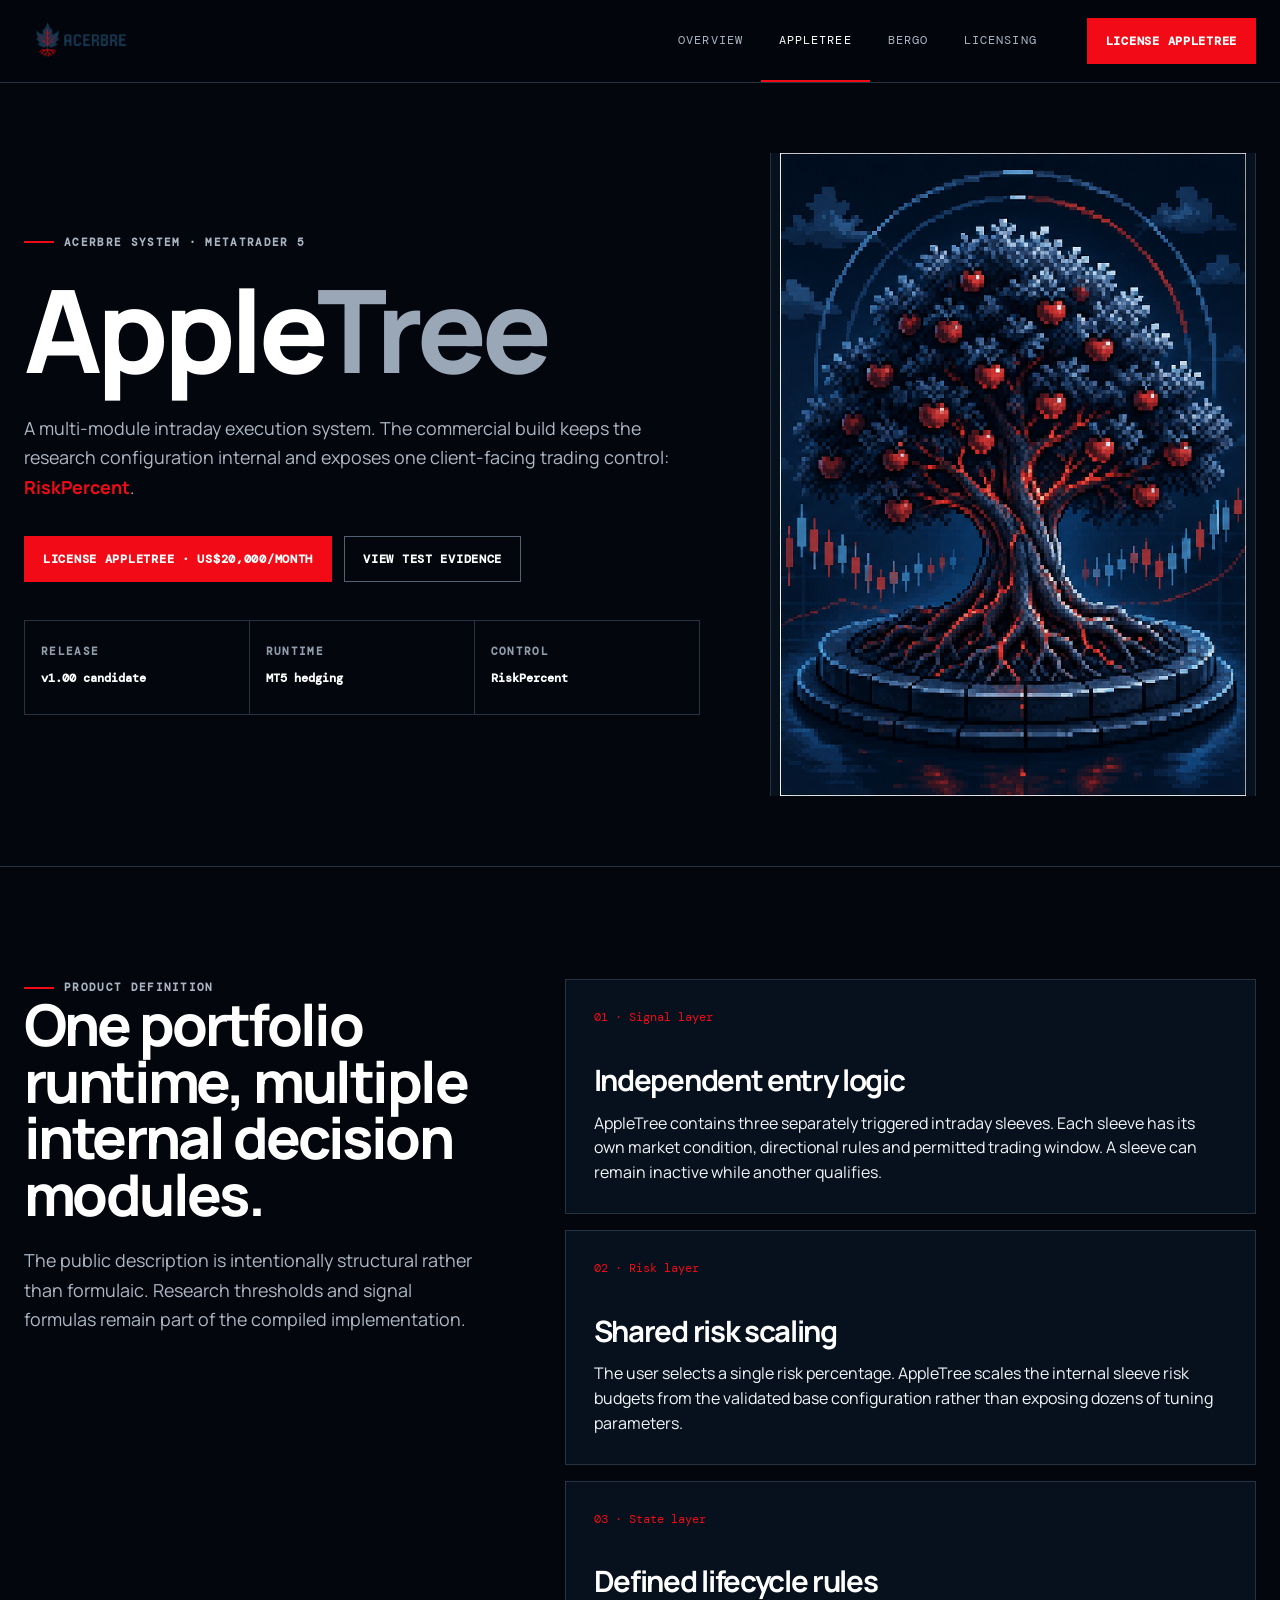
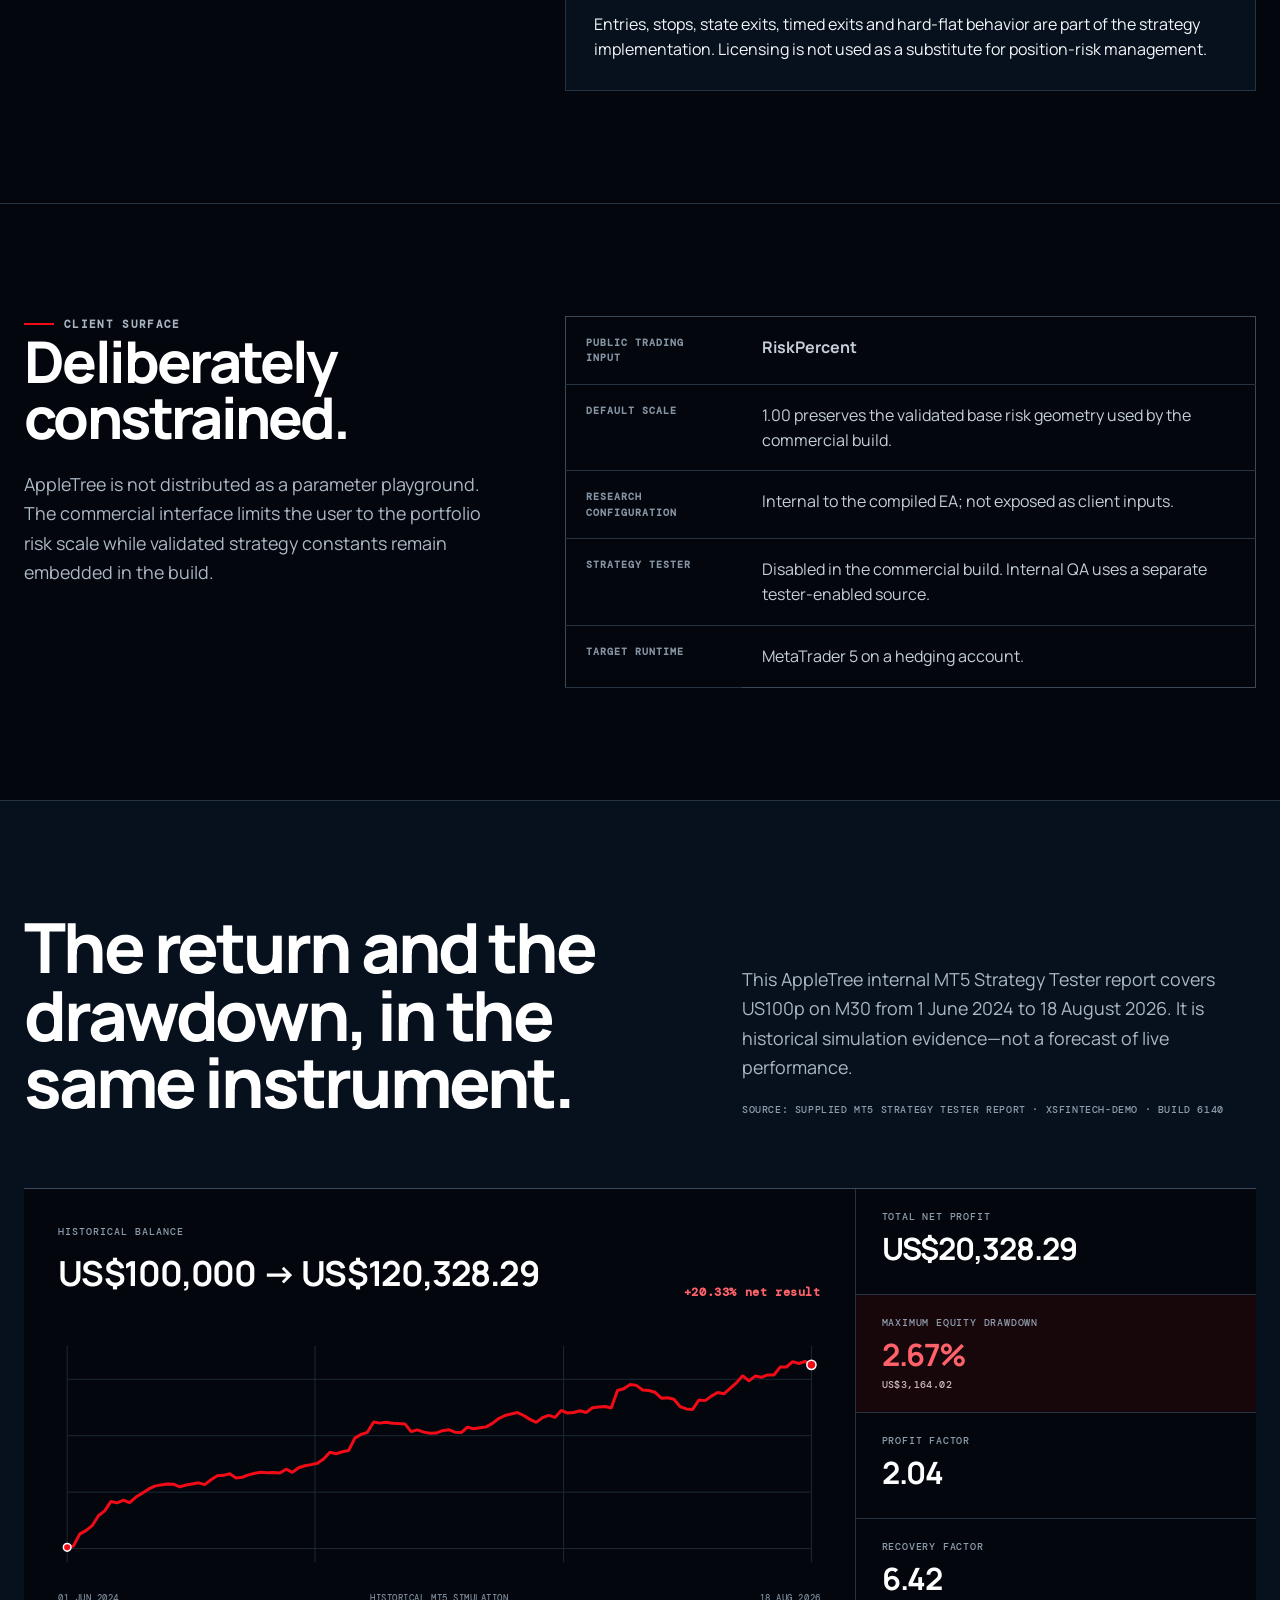
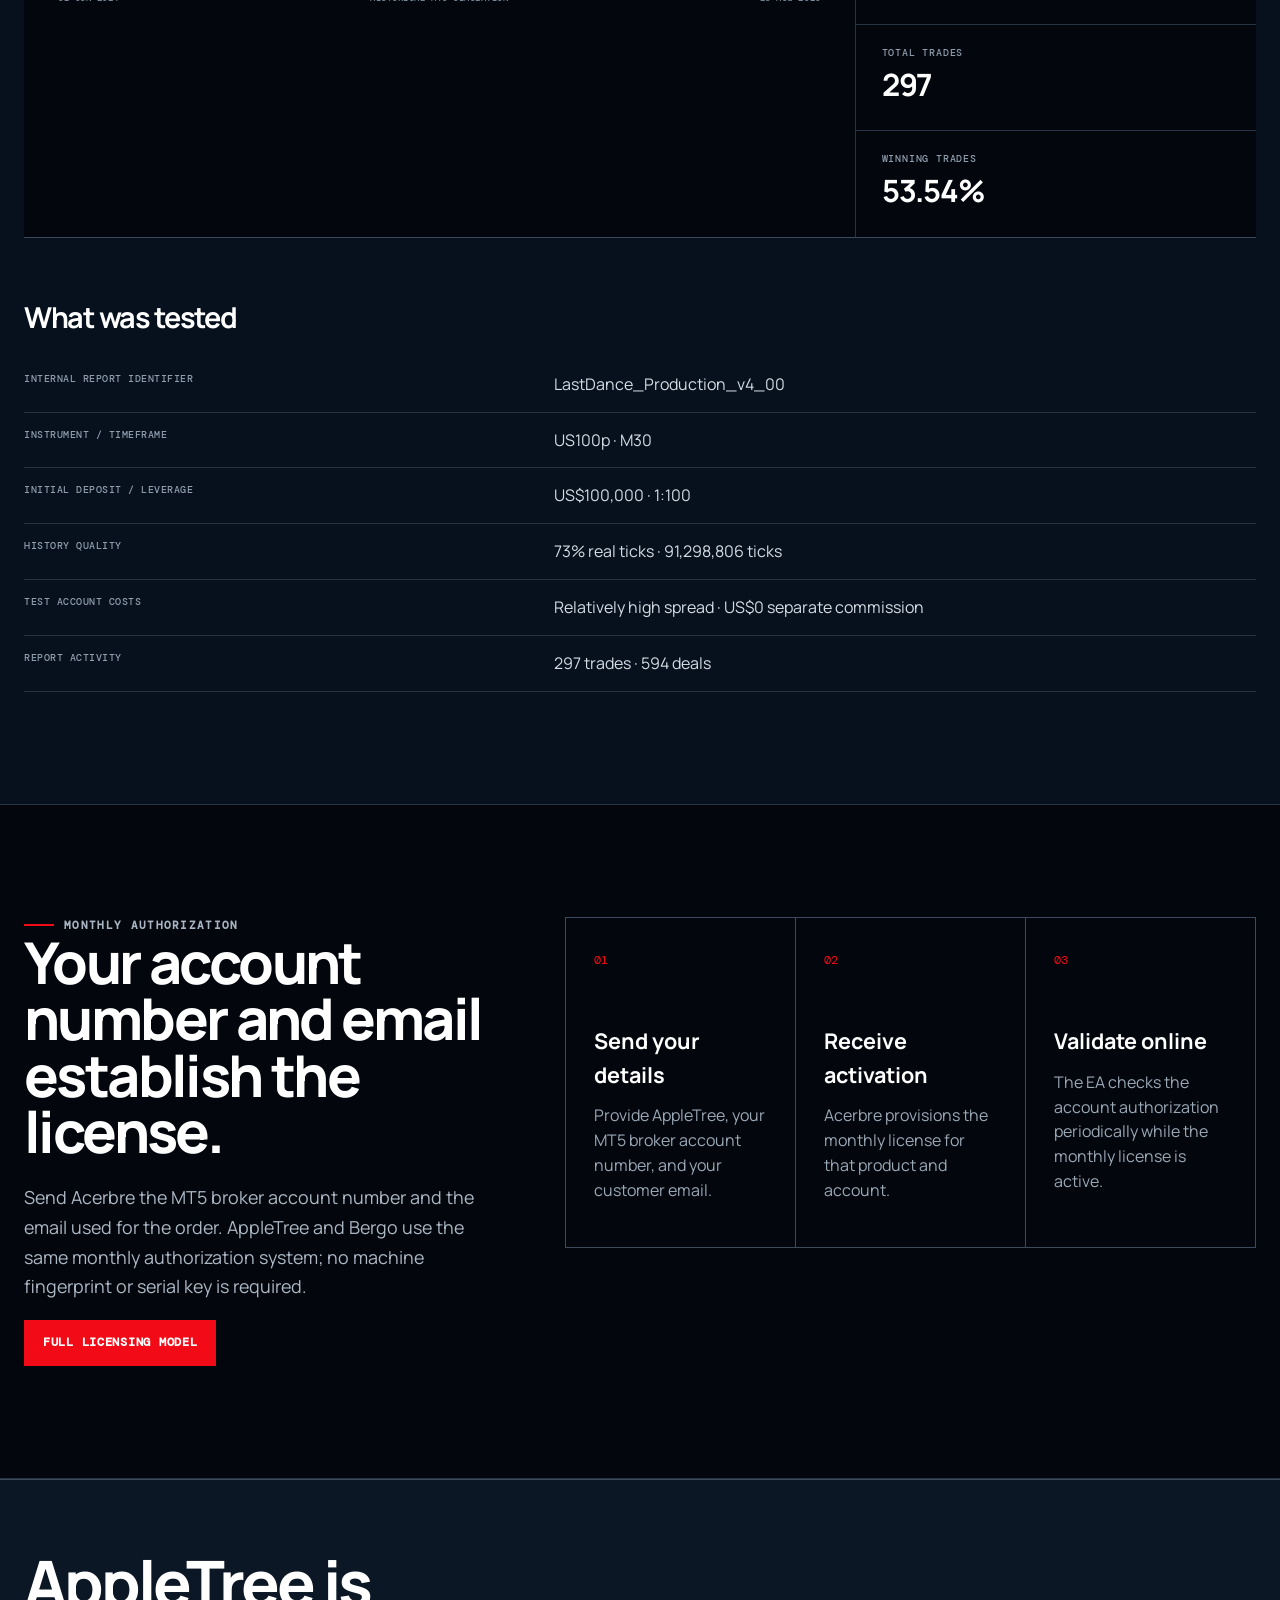
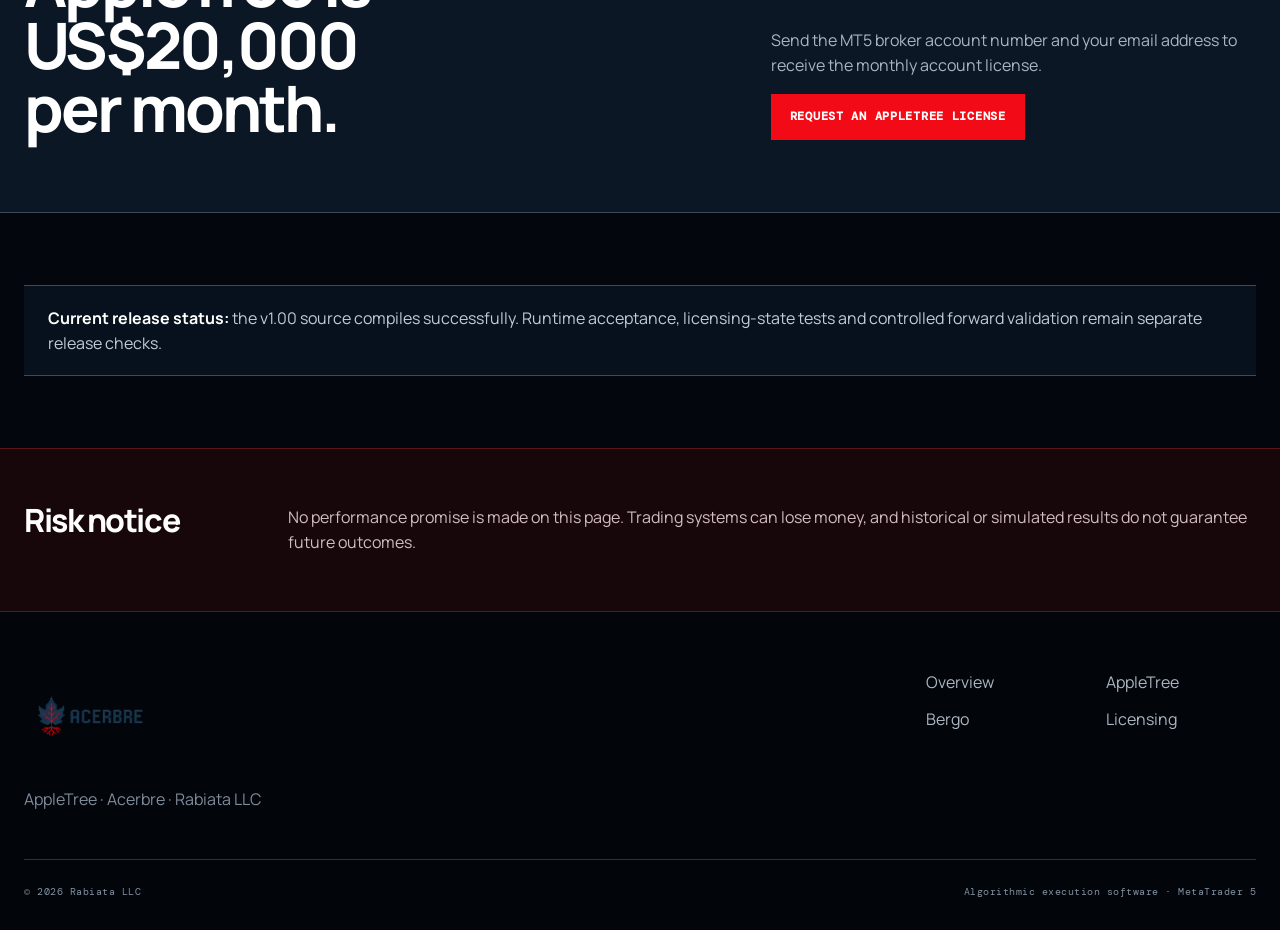
==== commit 6675a2a5: "Refine imagery and unify monthly licensing" ====
--- a/appletree/index.html
+++ b/appletree/index.html
@@ -4,7 +4,7 @@
   <meta charset="utf-8">
   <meta name="viewport" content="width=device-width, initial-scale=1">
   <meta name="theme-color" content="#03070d">
-  <meta name="description" content="AppleTree is Acerbre's multi-module MT5 execution system with a minimal client control surface and account-bound licensing.">
+  <meta name="description" content="AppleTree is Acerbre's multi-module MT5 execution system, available through a monthly license linked to an MT5 broker account and customer email.">
   <title>AppleTree — Acerbre</title>
   <link rel="preconnect" href="https://fonts.googleapis.com"><link rel="preconnect" href="https://fonts.gstatic.com" crossorigin>
   <link href="https://fonts.googleapis.com/css2?family=DM+Mono:wght@400;500&family=Manrope:wght@400;500;600;700;800&display=swap" rel="stylesheet">
@@ -25,7 +25,7 @@
           <div class="eyebrow">Acerbre system · MetaTrader 5</div>
           <h1>Apple<span class="muted">Tree</span></h1>
           <p class="lede">A multi-module intraday execution system. The commercial build keeps the research configuration internal and exposes one client-facing trading control: <strong class="red">RiskPercent</strong>.</p>
-          <div class="hero-actions"><a class="btn" href="/licensing/#appletree">License AppleTree · US$20,000</a><a class="btn-outline" href="#performance">View test evidence</a></div>
+          <div class="hero-actions"><a class="btn" href="/licensing/#appletree">License AppleTree · US$20,000/month</a><a class="btn-outline" href="#performance">View test evidence</a></div>
           <div class="hero-specs">
             <div class="hero-spec"><span class="label">Release</span><strong>v1.00 candidate</strong></div>
             <div class="hero-spec"><span class="label">Runtime</span><strong>MT5 hedging</strong></div>
@@ -108,30 +108,26 @@
               <tr><th>Instrument / timeframe</th><td>US100p · M30</td></tr>
               <tr><th>Initial deposit / leverage</th><td>US$100,000 · 1:100</td></tr>
               <tr><th>History quality</th><td>73% real ticks · 91,298,806 ticks</td></tr>
+              <tr><th>Test account costs</th><td>Relatively high spread · US$0 separate commission</td></tr>
               <tr><th>Report activity</th><td>297 trades · 594 deals</td></tr>
             </tbody>
           </table>
         </div>
-        <aside class="test-limits reveal" aria-label="Test limitations">
-          <h3>Read the limitations first.</h3>
-          <p>The report input sets cost per lot to 0.0. Live commissions, spreads, slippage, contract specifications, latency, and different market regimes can reduce returns or increase drawdown.</p>
-          <p>Historical tester results are not expected returns, and no result is guaranteed.</p>
-        </aside>
       </div>
     </section>
 
     <section class="section">
       <div class="shell split">
-        <div class="sticky reveal"><div class="eyebrow">Authorization</div><h2>Licensed to the account, not the machine.</h2><p class="lede">AppleTree's license identity is the product plus the MT5 account number. The broker server is deliberately not part of authorization.</p><a class="btn" href="/licensing/#appletree">Full licensing model</a></div>
+        <div class="sticky reveal"><div class="eyebrow">Monthly authorization</div><h2>Your account number and email establish the license.</h2><p class="lede">Send Acerbre the MT5 broker account number and the email used for the order. AppleTree and Bergo use the same monthly authorization system; no machine fingerprint or serial key is required.</p><a class="btn" href="/licensing/#appletree">Full licensing model</a></div>
         <div class="license-flow reveal">
-          <article class="flow-step"><span class="panel-number">01</span><strong>Provision</strong><p>Rabiata authorizes an MT5 account for AppleTree. No client-visible serial key is required.</p></article>
-          <article class="flow-step"><span class="panel-number">02</span><strong>Validate</strong><p>The EA obtains a short-lived authorization lease and refreshes it periodically.</p></article>
-          <article class="flow-step"><span class="panel-number">03</span><strong>Revoke safely</strong><p>New exposure is blocked. Existing positions continue under normal exits and risk controls.</p></article>
+          <article class="flow-step"><span class="panel-number">01</span><strong>Send your details</strong><p>Provide AppleTree, your MT5 broker account number, and your customer email.</p></article>
+          <article class="flow-step"><span class="panel-number">02</span><strong>Receive activation</strong><p>Acerbre provisions the monthly license for that product and account.</p></article>
+          <article class="flow-step"><span class="panel-number">03</span><strong>Validate online</strong><p>The EA checks the account authorization periodically while the monthly license is active.</p></article>
         </div>
       </div>
     </section>
 
-    <section class="section-compact license-decision"><div class="shell license-decision-grid"><h2>AppleTree is licensed at US$20,000.</h2><div><p>The commercial license is provisioned to an approved MT5 account. Review the authorization boundary and contact Acerbre before purchase.</p><a class="btn" href="/licensing/#appletree">Request an AppleTree license</a></div></div></section>
+    <section class="section-compact license-decision"><div class="shell license-decision-grid"><h2>AppleTree is US$20,000 per month.</h2><div><p>Send the MT5 broker account number and your email address to receive the monthly account license.</p><a class="btn" href="mailto:contact@rabiata.com?subject=AppleTree%20monthly%20license">Request an AppleTree license</a></div></div></section>
     <section class="section-compact"><div class="shell callout"><strong>Current release status:</strong> the v1.00 source compiles successfully. Runtime acceptance, licensing-state tests and controlled forward validation remain separate release checks.</div></section>
     <section class="risk-band"><div class="shell risk-grid"><h2>Risk notice</h2><p>No performance promise is made on this page. Trading systems can lose money, and historical or simulated results do not guarantee future outcomes.</p></div></section>
   </main>
--- a/assets/site.css
+++ b/assets/site.css
@@ -155,19 +155,16 @@
 .section-head .lede { margin: 0; }
 
 .product-grid { display: grid; grid-template-columns: repeat(2, minmax(0, 1fr)); gap: 18px; }
-.product-card { position: relative; display: grid; grid-template-columns: minmax(0, 1fr) 42%; min-height: 520px; overflow: hidden; border: 1px solid var(--line-strong); background: var(--navy); text-decoration: none; }
+.product-card { position: relative; display: grid; min-height: 480px; overflow: hidden; border: 1px solid var(--line-strong); background: var(--navy); text-decoration: none; }
 .product-card:hover { border-color: #69788a; }
 .product-copy { z-index: 1; display: flex; flex-direction: column; align-items: flex-start; padding: 34px; }
 .product-copy .price { margin-top: auto; padding-top: 32px; color: var(--white); font-size: 2.25rem; font-weight: 700; letter-spacing: -.04em; }
+.product-copy .price small { color: #8f9dad; font: 500 11px var(--mono); letter-spacing: .04em; text-transform: uppercase; }
 .product-copy p { color: #9eabb9; }
 .product-meta { display: flex; flex-wrap: wrap; gap: 8px; margin: 8px 0 26px; }
 .chip { padding: 6px 9px; border: 1px solid var(--line-strong); color: #a8b3c0; font-family: var(--mono); font-size: 10px; letter-spacing: .06em; text-transform: uppercase; }
 .chip.red { border-color: #8f151c; color: #ff626a; }
-.product-art { display: flex; align-items: stretch; justify-content: center; min-width: 0; padding: 0; background: #050b13; border-left: 1px solid var(--line); overflow: hidden; }
 .pixel-art { width: auto; max-width: 100%; height: auto; max-height: 500px; image-rendering: pixelated; image-rendering: crisp-edges; }
-.product-card.appletree .pixel-art { width: 333px; }
-.product-card.bergo .pixel-art { width: 332px; }
-.product-card .product-art .pixel-art { width: 100%; height: 100%; max-width: none; max-height: none; object-fit: cover; object-position: center bottom; }
 
 .compare { width: 100%; border-collapse: collapse; border: 1px solid var(--line-strong); }
 .compare th, .compare td { padding: 18px 20px; border-bottom: 1px solid var(--line); text-align: left; vertical-align: top; }
@@ -222,16 +219,13 @@
 .result-ledger dd small { display: block; margin-top: 8px; color: #cfb9bd; font: 500 10px var(--mono); letter-spacing: .04em; }
 .result-ledger .risk-reading { background: #17070a; }
 .result-ledger .risk-reading dd { color: #ff626a; }
-.test-context { display: grid; grid-template-columns: 1.1fr .9fr; gap: 64px; margin-top: 64px; align-items: stretch; }
+.test-context { display: grid; grid-template-columns: minmax(0, 1fr); margin-top: 64px; }
 .test-context h3 { margin-bottom: 24px; font-size: 1.8rem; }
 .test-conditions table { width: 100%; border-collapse: collapse; }
 .test-conditions th,
 .test-conditions td { padding: 15px 0; border-bottom: 1px solid var(--line); text-align: left; vertical-align: top; }
 .test-conditions th { width: 43%; padding-right: 22px; color: #8f9dad; font: 500 10px var(--mono); letter-spacing: .05em; text-transform: uppercase; }
 .test-conditions td { color: #d4dce4; }
-.test-limits { padding: 34px 38px; border-block: 1px solid #5b151b; background: #17070a; }
-.test-limits p { color: #cfb9bd; }
-.test-limits p:last-child { margin-bottom: 0; color: var(--white); font-weight: 600; }
 .license-decision { border-block: 1px solid var(--line-strong); background: var(--navy-2); }
 .license-decision-grid { display: grid; grid-template-columns: 1.15fr .85fr; gap: 90px; align-items: end; }
 .license-decision h2 { margin: 0; max-width: 800px; font-size: clamp(2.7rem, 5vw, 5.2rem); text-wrap: balance; }
@@ -308,10 +302,7 @@
   .facts { grid-template-columns: 1fr; }
   .fact, .fact:last-child { min-height: 92px; border-right: 1px solid var(--line); }
   .section { padding-block: 76px; }
-  .product-card { grid-template-columns: 1fr; }
   .product-copy { min-height: 410px; padding: 26px; }
-  .product-art { min-height: 0; border-left: 0; border-top: 1px solid var(--line); }
-  .product-card .product-art .pixel-art { width: 100%; height: auto; max-height: none; object-fit: contain; }
   .compare { display: block; width: 100%; max-width: 100%; overflow-x: auto; white-space: nowrap; }
   .product-hero-grid { min-height: auto; }
   .hero-art { min-height: 480px; }
@@ -361,26 +352,14 @@
   border-bottom: 1px solid var(--line-strong);
   background: #02060b;
 }
-.hero-media,
-.hero-vignette { position: absolute; inset: 0; }
-.hero-media { left: 30%; overflow: hidden; }
-.hero-media::after { content: ""; position: absolute; inset: 0; background: linear-gradient(90deg, #03070d 0%, rgba(3,7,13,.78) 18%, rgba(3,7,13,.12) 57%, rgba(3,7,13,.28) 100%); }
-.hero-media > img { width: 100%; height: 100%; max-width: none; object-fit: cover; object-position: 58% center; animation: observatoryDrift 20s ease-in-out infinite alternate; }
-.hero-media canvas { position: absolute; inset: 0; z-index: 2; width: 100%; height: 100%; opacity: .48; mix-blend-mode: screen; }
-.hero-vignette { z-index: 1; background: linear-gradient(180deg, rgba(3,7,13,.1), transparent 48%, rgba(3,7,13,.72)); pointer-events: none; }
-.observatory-copy { position: relative; z-index: 4; padding-block: 100px 168px; }
+.observatory-copy { position: relative; z-index: 4; display: grid; grid-template-columns: minmax(0, 1.35fr) minmax(250px, .65fr); gap: 96px; align-items: end; padding-block: 100px 168px; }
 .observatory-copy h1 { max-width: 850px; margin: 0 0 28px; font-size: clamp(3.4rem, 6.8vw, 6rem); line-height: .94; text-wrap: balance; }
-.hero-intro { max-width: 710px; margin: 0; color: #c0cad4; font-size: clamp(1.05rem, 1.35vw, 1.22rem); line-height: 1.68; text-shadow: 0 2px 22px #03070d; }
+.hero-intro { max-width: 710px; margin: 0; color: #c0cad4; font-size: clamp(1.05rem, 1.35vw, 1.22rem); line-height: 1.68; }
 .observatory-copy .hero-actions { margin-top: 34px; }
 .observatory-copy .hero-note { color: #8996a5; }
-.instrument-rings { position: absolute; z-index: 3; top: 48%; left: 66%; width: min(38vw, 580px); aspect-ratio: 1; transform: translate(-50%,-50%); pointer-events: none; }
-.instrument-rings::before,
-.instrument-rings::after,
-.instrument-rings i { content: ""; position: absolute; inset: 0; border: 1px solid rgba(132,165,199,.2); border-radius: 50%; }
-.instrument-rings::after { inset: 8%; border-style: dashed; border-color: rgba(242,11,22,.28); animation: ringSpin 32s linear infinite; }
-.instrument-rings i:nth-child(1) { inset: 20%; border-color: rgba(165,193,220,.24); animation: ringSpinReverse 18s linear infinite; }
-.instrument-rings i:nth-child(2) { inset: 36%; border-color: rgba(242,11,22,.3); }
-.instrument-rings i:nth-child(3) { inset: 48%; background: rgba(242,11,22,.12); border-color: rgba(255,78,88,.38); box-shadow: 0 0 44px rgba(242,11,22,.18); animation: corePulse 2.6s ease-in-out infinite; }
+.hero-practices { border-top: 1px solid var(--line-strong); }
+.hero-practices span { display: block; padding: 17px 0; border-bottom: 1px solid var(--line); color: #d2dae2; font: 500 11px var(--mono); letter-spacing: .1em; text-transform: uppercase; }
+.hero-practices span::after { content: ""; float: right; width: 6px; height: 6px; margin-top: 5px; background: var(--red); }
 .signal-method { position: absolute; z-index: 5; bottom: 0; left: 0; right: 0; border-top: 1px solid rgba(106,124,144,.4); background: rgba(3,7,13,.72); backdrop-filter: blur(12px); }
 .signal-method-inner { min-height: 88px; display: flex; align-items: center; }
 .signal-method span { color: #d2dae2; font: 10px var(--mono); letter-spacing: .13em; text-transform: uppercase; white-space: nowrap; }
@@ -416,31 +395,24 @@
 .systems-heading .lede,
 .method-heading .lede { margin: 0; }
 .field-ledger { display: grid; gap: 0; }
-.field-row { display: grid; grid-template-columns: minmax(0,1.15fr) minmax(320px,.85fr); min-height: 650px; align-items: center; border-top: 1px solid var(--line); }
+.field-row { display: grid; grid-template-columns: minmax(220px,.7fr) minmax(0,1fr) minmax(220px,.68fr); gap: 64px; align-items: start; padding-block: 46px; border-top: 1px solid var(--line); }
 .field-row:last-child { border-bottom: 1px solid var(--line); }
-.field-row-reverse .field-visual { order: 2; }
-.field-row-reverse .field-copy { order: 1; padding-left: 0; padding-right: 80px; }
-.field-visual { position: relative; align-self: stretch; margin: 0; overflow: hidden; background: #06101b; }
-.field-visual::after { content: ""; position: absolute; inset: 0; box-shadow: inset 0 0 80px 26px rgba(3,7,13,.5); pointer-events: none; }
-.field-visual img { width: 100%; height: 112%; max-width: none; object-fit: cover; object-position: center; will-change: transform; transform: translateY(var(--parallax,0)); }
-.field-copy { padding-left: 80px; }
-.field-copy h3 { margin-bottom: 28px; font-size: clamp(2.3rem, 4vw, 4.4rem); }
-.field-copy > p { max-width: 52ch; color: #a8b4c1; font-size: 1.05rem; }
-.field-copy ul { display: grid; gap: 0; margin: 38px 0 0; padding: 0; list-style: none; border-top: 1px solid var(--line); }
-.field-copy li { padding: 13px 0; color: #d2dae2; border-bottom: 1px solid var(--line); font: 11px var(--mono); letter-spacing: .06em; text-transform: uppercase; }
-.field-copy li::before { content: ""; display: inline-block; width: 6px; height: 6px; margin-right: 12px; background: var(--red); }
+.field-row h3 { margin: 0; font-size: clamp(1.7rem, 2.6vw, 2.6rem); }
+.field-row > p { max-width: 58ch; margin: 0; color: #a8b4c1; font-size: 1.05rem; }
+.field-row ul { display: grid; gap: 0; margin: 0; padding: 0; list-style: none; border-top: 1px solid var(--line); }
+.field-row li { padding: 11px 0; color: #d2dae2; border-bottom: 1px solid var(--line); font: 500 10px var(--mono); letter-spacing: .06em; text-transform: uppercase; }
 
 .method-section { background: #091421; }
 .method-triptych { display: grid; grid-template-columns: repeat(3,1fr); border-top: 1px solid var(--line-strong); }
-.method-panel { min-width: 0; padding: 0 28px 36px; border-right: 1px solid var(--line); }
+.method-panel { min-width: 0; min-height: 280px; padding: 38px 28px 36px; border-right: 1px solid var(--line); }
 .method-panel:first-child { padding-left: 0; }
 .method-panel:last-child { padding-right: 0; border-right: 0; }
-.method-panel img { width: 100%; aspect-ratio: 1; object-fit: cover; margin-bottom: 30px; clip-path: inset(0 0 0 0); transition: clip-path .7s cubic-bezier(.16,1,.3,1); }
+.method-panel > span { display: block; margin-bottom: 76px; color: var(--red); font: 500 10px var(--mono); letter-spacing: .12em; text-transform: uppercase; }
 .method-panel h3 { margin-bottom: 12px; font-size: 1.65rem; }
 .method-panel p { color: #94a2b2; }
 
 .systems-section { background: #03070d; }
-.home-product-grid .product-card { min-height: 590px; transition: border-color .24s ease, transform .45s cubic-bezier(.16,1,.3,1); }
+.home-product-grid .product-card { min-height: 520px; transition: border-color .24s ease, transform .45s cubic-bezier(.16,1,.3,1); }
 .home-product-grid .product-card:hover { transform: translateY(-6px); }
 .home-product-grid .product-copy h3 { display: grid; gap: 12px; margin-bottom: 0; }
 .home-product-grid .product-name { font-size: clamp(2.7rem,4.2vw,4.8rem); line-height: .9; }
@@ -452,14 +424,14 @@
 .evidence-grid { display: grid; grid-template-columns: .82fr 1.18fr; gap: 90px; align-items: center; }
 .evidence-copy h2 { font-size: clamp(3rem, 5vw, 5.6rem); }
 .evidence-copy > p:not(.lede) { max-width: 58ch; margin: 24px 0 32px; color: #8594a4; }
-.evidence-visual { position: relative; margin: 0; overflow: hidden; background: #03070d; }
-.evidence-visual img { width: 100%; height: auto; transform: translateY(var(--parallax,0)); }
-.evidence-visual figcaption { position: absolute; left: 0; right: 0; bottom: 0; padding: 18px 20px; color: #d4dce4; background: rgba(3,7,13,.82); font: 10px var(--mono); letter-spacing: .08em; text-transform: uppercase; backdrop-filter: blur(8px); }
+.evidence-index { border-top: 1px solid var(--line-strong); }
+.evidence-index a { display: grid; grid-template-columns: minmax(160px,.8fr) minmax(0,1fr) auto; gap: 24px; align-items: center; padding: 24px 0; border-bottom: 1px solid var(--line); text-decoration: none; }
+.evidence-index strong { color: var(--white); font-size: 1.15rem; }
+.evidence-index span { color: #93a1b0; }
+.evidence-index b { color: var(--red); font: 500 10px var(--mono); letter-spacing: .06em; text-transform: uppercase; }
 
 .partner-section { background: #050c15; }
 .partner-grid { display: grid; grid-template-columns: 1fr 1fr; gap: 90px; align-items: center; }
-.partner-visual { margin: 0; overflow: hidden; }
-.partner-visual img { width: 100%; transform: translateY(var(--parallax,0)); }
 .partner-copy h2 { font-size: clamp(2.8rem, 4.4vw, 4.9rem); }
 .partner-lines { margin-top: 42px; border-top: 1px solid var(--line); }
 .partner-lines p { display: grid; grid-template-columns: 140px 1fr; gap: 28px; margin: 0; padding: 17px 0; border-bottom: 1px solid var(--line); }
@@ -472,22 +444,13 @@
 .closing-actions > p { color: #cfb9bd; }
 .closing-actions .hero-actions { margin-top: 30px; }
 
-.js .reveal-image { clip-path: inset(0); filter: none; }
-.js .reveal-image img { animation: assetResolve .9s cubic-bezier(.16,1,.3,1) both; }
-
 @keyframes welcomeScan { from { transform: translateX(0); } to { transform: translateX(min(218px,48vw)); } }
 @keyframes welcomeCopy { from { opacity: 0; transform: translateY(8px); } to { opacity: 1; transform: none; } }
-@keyframes observatoryDrift { from { transform: scale(1.035) translate3d(-.6%,0,0); } to { transform: scale(1.08) translate3d(.8%,-.8%,0); } }
-@keyframes ringSpin { to { transform: rotate(360deg); } }
-@keyframes ringSpinReverse { to { transform: rotate(-360deg); } }
-@keyframes corePulse { 50% { transform: scale(1.13); opacity: .75; } }
 @keyframes signalTravel { 0% { left: 0; opacity: 0; } 10%,80% { opacity: 1; } 100% { left: calc(100% - 5px); opacity: 0; } }
-@keyframes assetResolve { from { opacity: .55; transform: translateY(var(--parallax,0)) scale(1.025); } to { opacity: 1; transform: translateY(var(--parallax,0)) scale(1); } }
 
 @media (max-width: 1080px) {
   .home-page .home-header .nav-links a { padding-inline: 10px; font-size: 9px; }
   .observatory-copy h1 { max-width: 720px; }
-  .hero-media { left: 16%; }
   .identity-grid,
   .field-intro,
   .systems-heading,
@@ -495,16 +458,15 @@
   .evidence-grid,
   .partner-grid,
   .closing-grid { gap: 52px; }
-  .field-row { min-height: 560px; }
-  .field-copy { padding-left: 52px; }
-  .field-row-reverse .field-copy { padding-right: 52px; }
+  .field-row { gap: 42px; }
 }
 
 @media (max-width: 980px) {
   .home-page .home-header .navbar { min-height: 68px; }
-  .hero-media { left: 0; opacity: .72; }
-  .hero-media::after { background: linear-gradient(90deg,#03070d 0%,rgba(3,7,13,.78) 45%,rgba(3,7,13,.28)); }
-  .instrument-rings { left: 75%; width: min(58vw,520px); }
+  .observatory-copy { grid-template-columns: 1fr; gap: 48px; }
+  .hero-practices { display: grid; grid-template-columns: repeat(2, minmax(0,1fr)); }
+  .hero-practices span:nth-child(odd) { padding-right: 20px; }
+  .hero-practices span:nth-child(even) { padding-left: 20px; border-left: 1px solid var(--line); }
   .observatory-copy { padding-block: 96px 160px; }
   .identity-grid,
   .field-intro,
@@ -517,19 +479,13 @@
   .audience-rail article,
   .audience-rail article + article { min-height: 0; padding: 24px 0; border-right: 0; border-bottom: 1px solid var(--line); }
   .audience-rail p { margin-top: 18px; }
-  .field-row,
-  .field-row-reverse { grid-template-columns: 1fr; padding-block: 72px; }
-  .field-row .field-visual,
-  .field-row-reverse .field-visual { order: 1; min-height: 580px; }
-  .field-row .field-copy,
-  .field-row-reverse .field-copy { order: 2; padding: 42px 0 0; }
+  .field-row { grid-template-columns: minmax(200px,.7fr) minmax(0,1.3fr); gap: 28px 44px; }
+  .field-row ul { grid-column: 2; }
   .method-triptych { grid-template-columns: 1fr; }
   .method-panel,
   .method-panel:first-child,
-  .method-panel:last-child { display: grid; grid-template-columns: 42% 1fr; gap: 28px; align-items: center; padding: 28px 0; border-right: 0; border-bottom: 1px solid var(--line); }
-  .method-panel img { margin: 0; }
-  .evidence-visual,
-  .partner-visual { max-width: 720px; }
+  .method-panel:last-child { min-height: 0; padding: 32px 0; border-right: 0; border-bottom: 1px solid var(--line); }
+  .method-panel > span { margin-bottom: 34px; }
   .evidence-intro,
   .balance-instrument,
   .test-context,
@@ -540,10 +496,6 @@
 @media (max-width: 640px) {
   .home-page .section { padding-block: 78px; }
   .observatory-hero { min-height: max(599px, calc(100svh - 68px)); align-items: flex-start; }
-  .hero-media { opacity: .58; }
-  .hero-media > img { object-position: 66% center; }
-  .hero-media::after { background: linear-gradient(180deg,rgba(3,7,13,.15),#03070d 72%); }
-  .instrument-rings { top: 31%; left: 72%; width: 76vw; }
   .observatory-copy { padding-block: 42px 100px; }
   .observatory-copy h1 { font-size: clamp(3rem,14vw,4.2rem); }
   .observatory-copy h1 { margin-bottom: 20px; }
@@ -562,13 +514,9 @@
   .field-intro,
   .systems-heading,
   .method-heading { margin-bottom: 48px; }
-  .field-row .field-visual,
-  .field-row-reverse .field-visual { min-height: 0; aspect-ratio: 1; }
-  .field-copy h3 { font-size: 2.45rem; }
-  .method-panel,
-  .method-panel:first-child,
-  .method-panel:last-child { grid-template-columns: 1fr; }
-  .method-panel img { max-height: 360px; }
+  .field-row { grid-template-columns: 1fr; gap: 18px; padding-block: 34px; }
+  .field-row ul { grid-column: auto; margin-top: 8px; }
+  .field-row h3 { font-size: 2.2rem; }
   .home-product-grid .product-card { min-height: 0; }
   .evidence-copy h2,
   .partner-copy h2 { font-size: 2.7rem; }
@@ -588,16 +536,12 @@
   .test-conditions td { display: block; width: 100%; }
   .test-conditions th { padding: 14px 0 3px; border-bottom: 0; }
   .test-conditions td { padding: 0 0 14px; }
-  .test-limits { padding: 28px 24px; }
   .license-decision h2 { font-size: 2.8rem; }
+  .evidence-index a { grid-template-columns: 1fr; gap: 7px; }
 }
 
 @media (prefers-reduced-motion: reduce) {
   .welcome-sequence { display: none !important; }
-  .hero-media > img,
-  .instrument-rings::after,
-  .instrument-rings i,
   .signal-method b::after { animation: none !important; }
-  .js .reveal,
-  .js .reveal-image { opacity: 1; transform: none; filter: none; clip-path: none; transition: none; }
-}
+  .js .reveal { opacity: 1; transform: none; filter: none; transition: none; }
+}
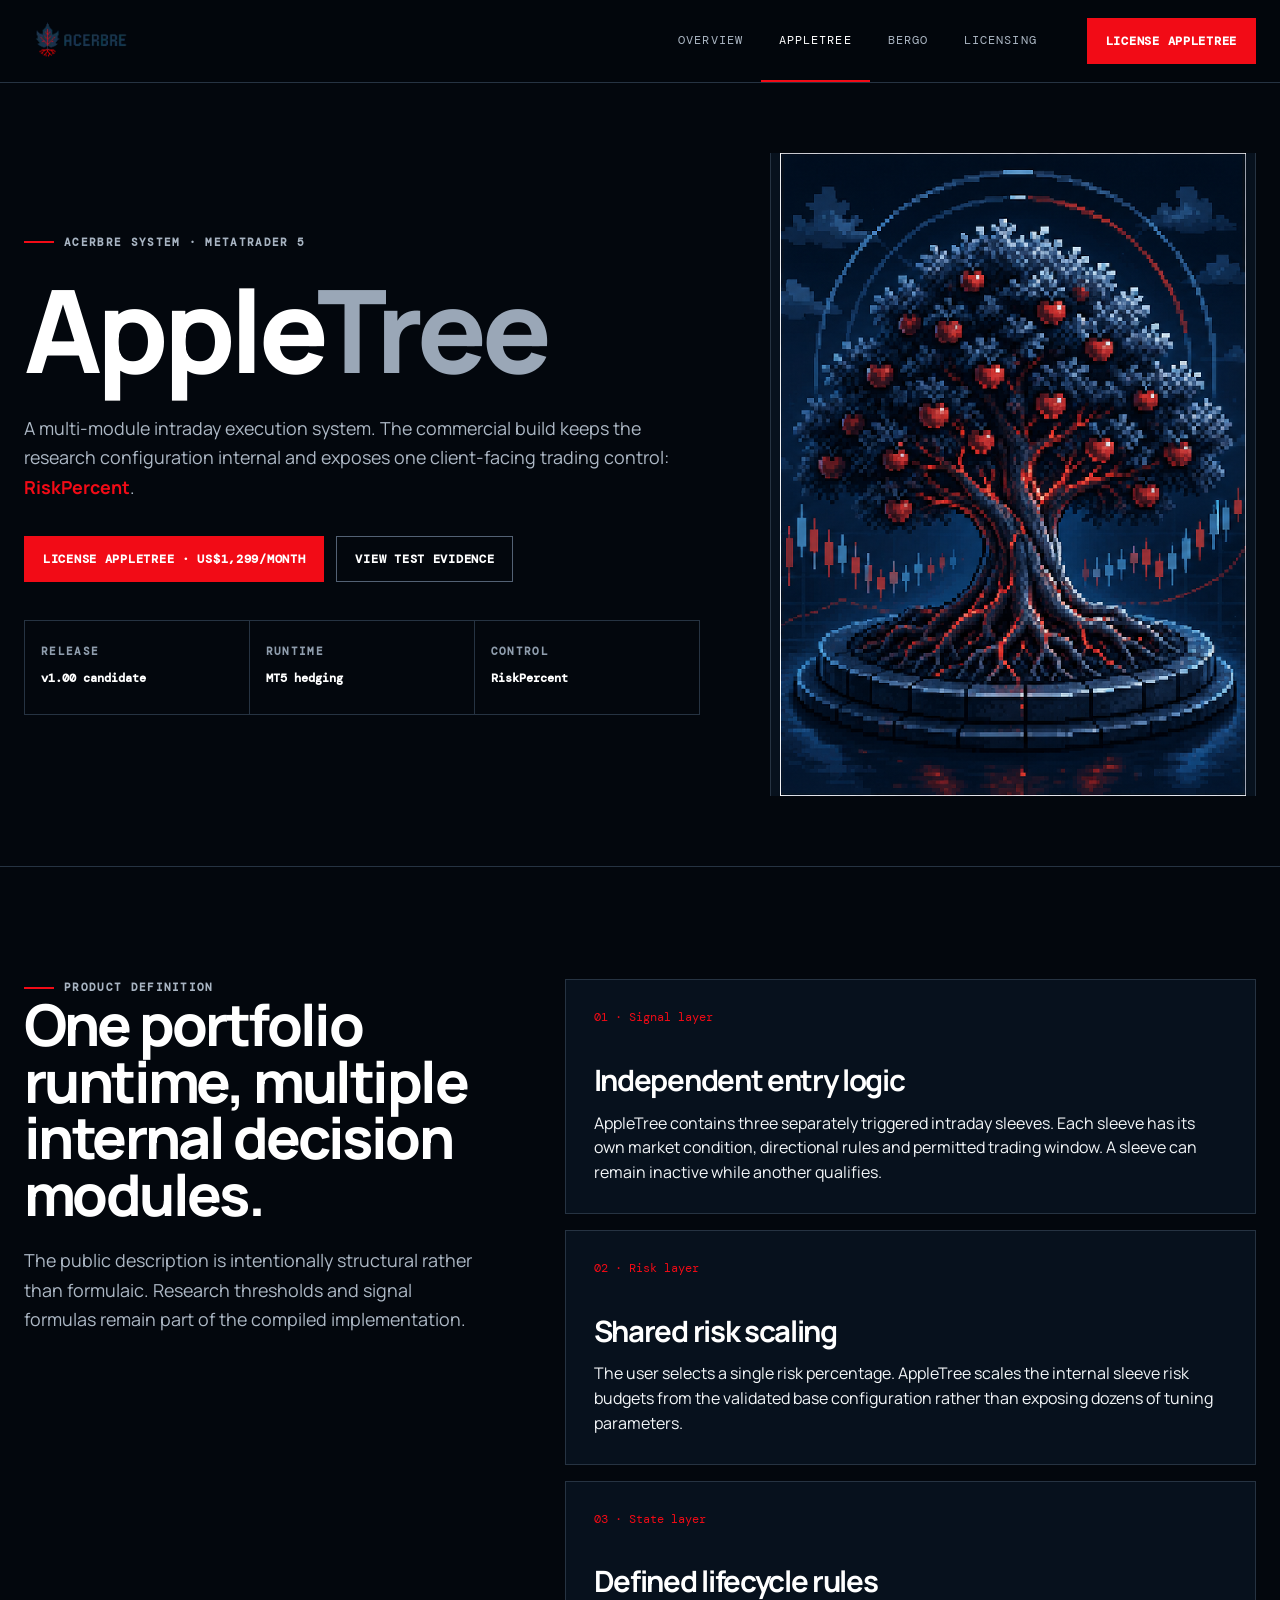
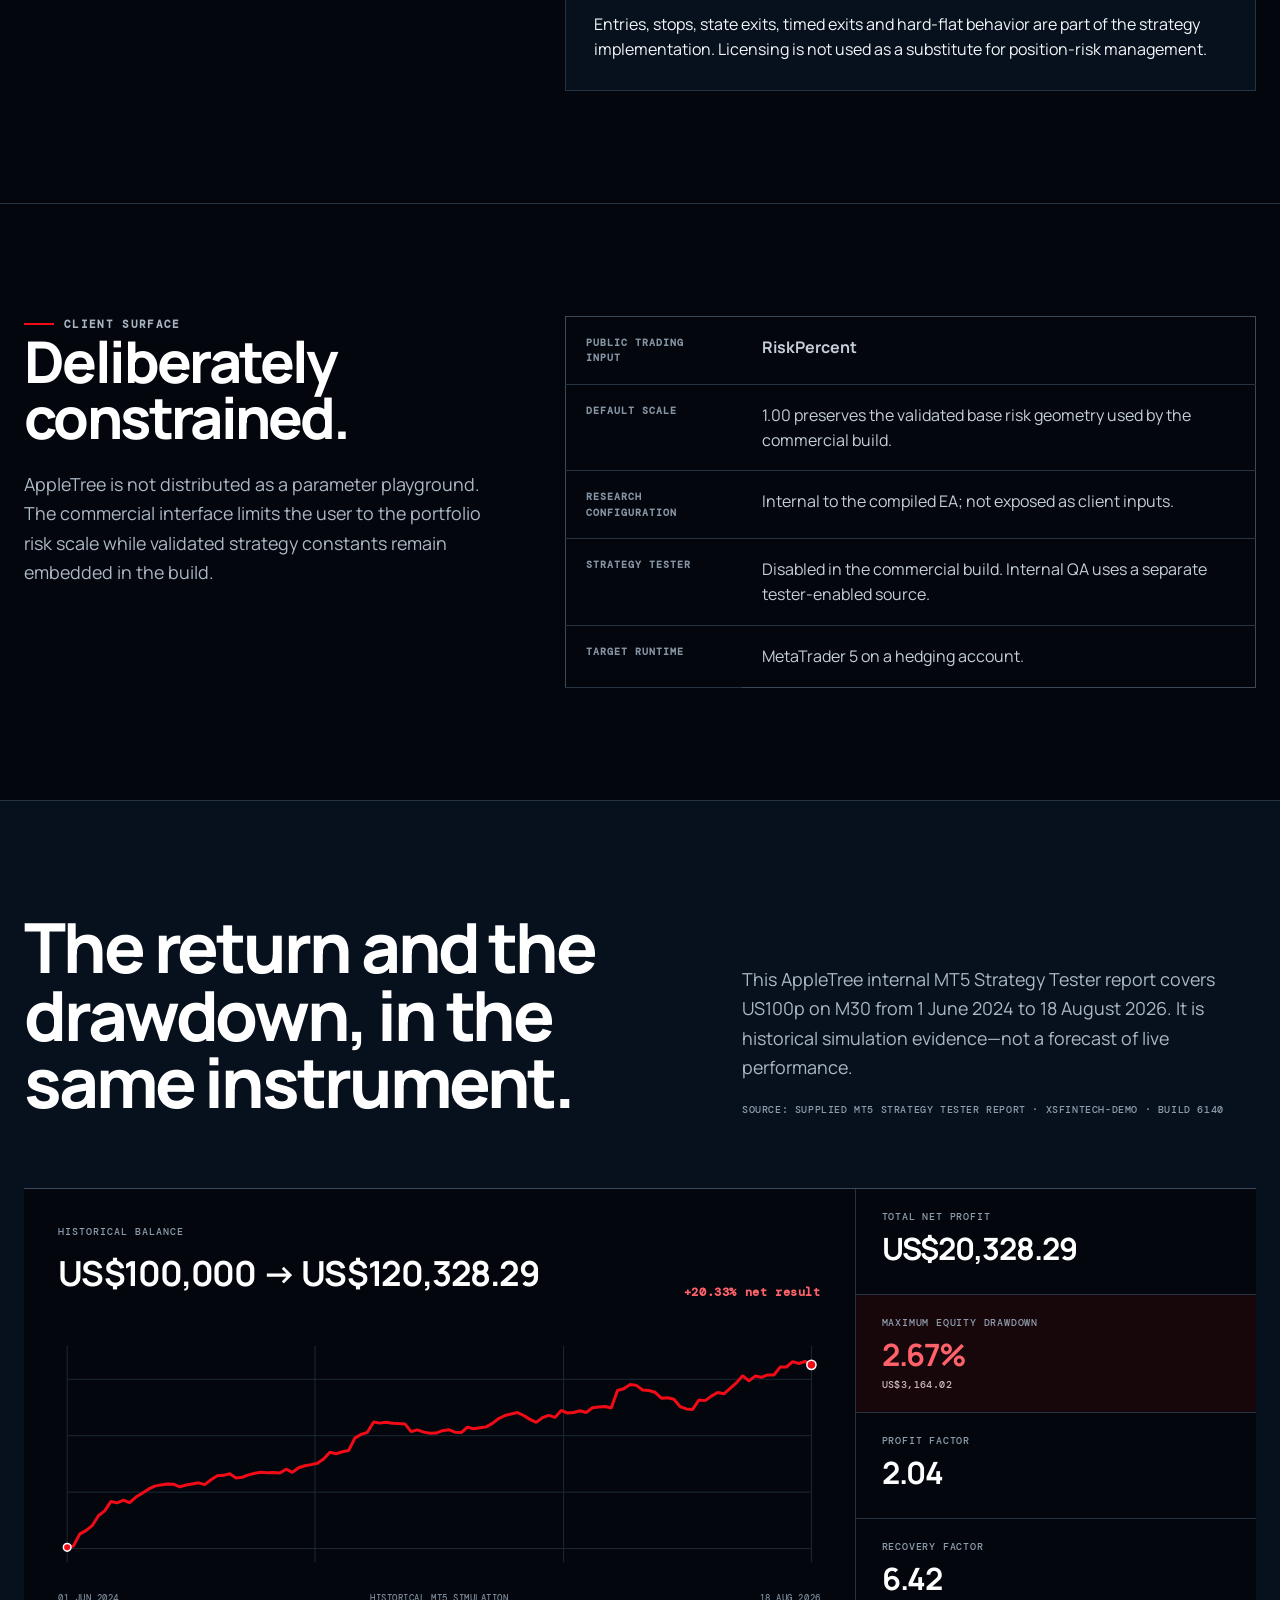
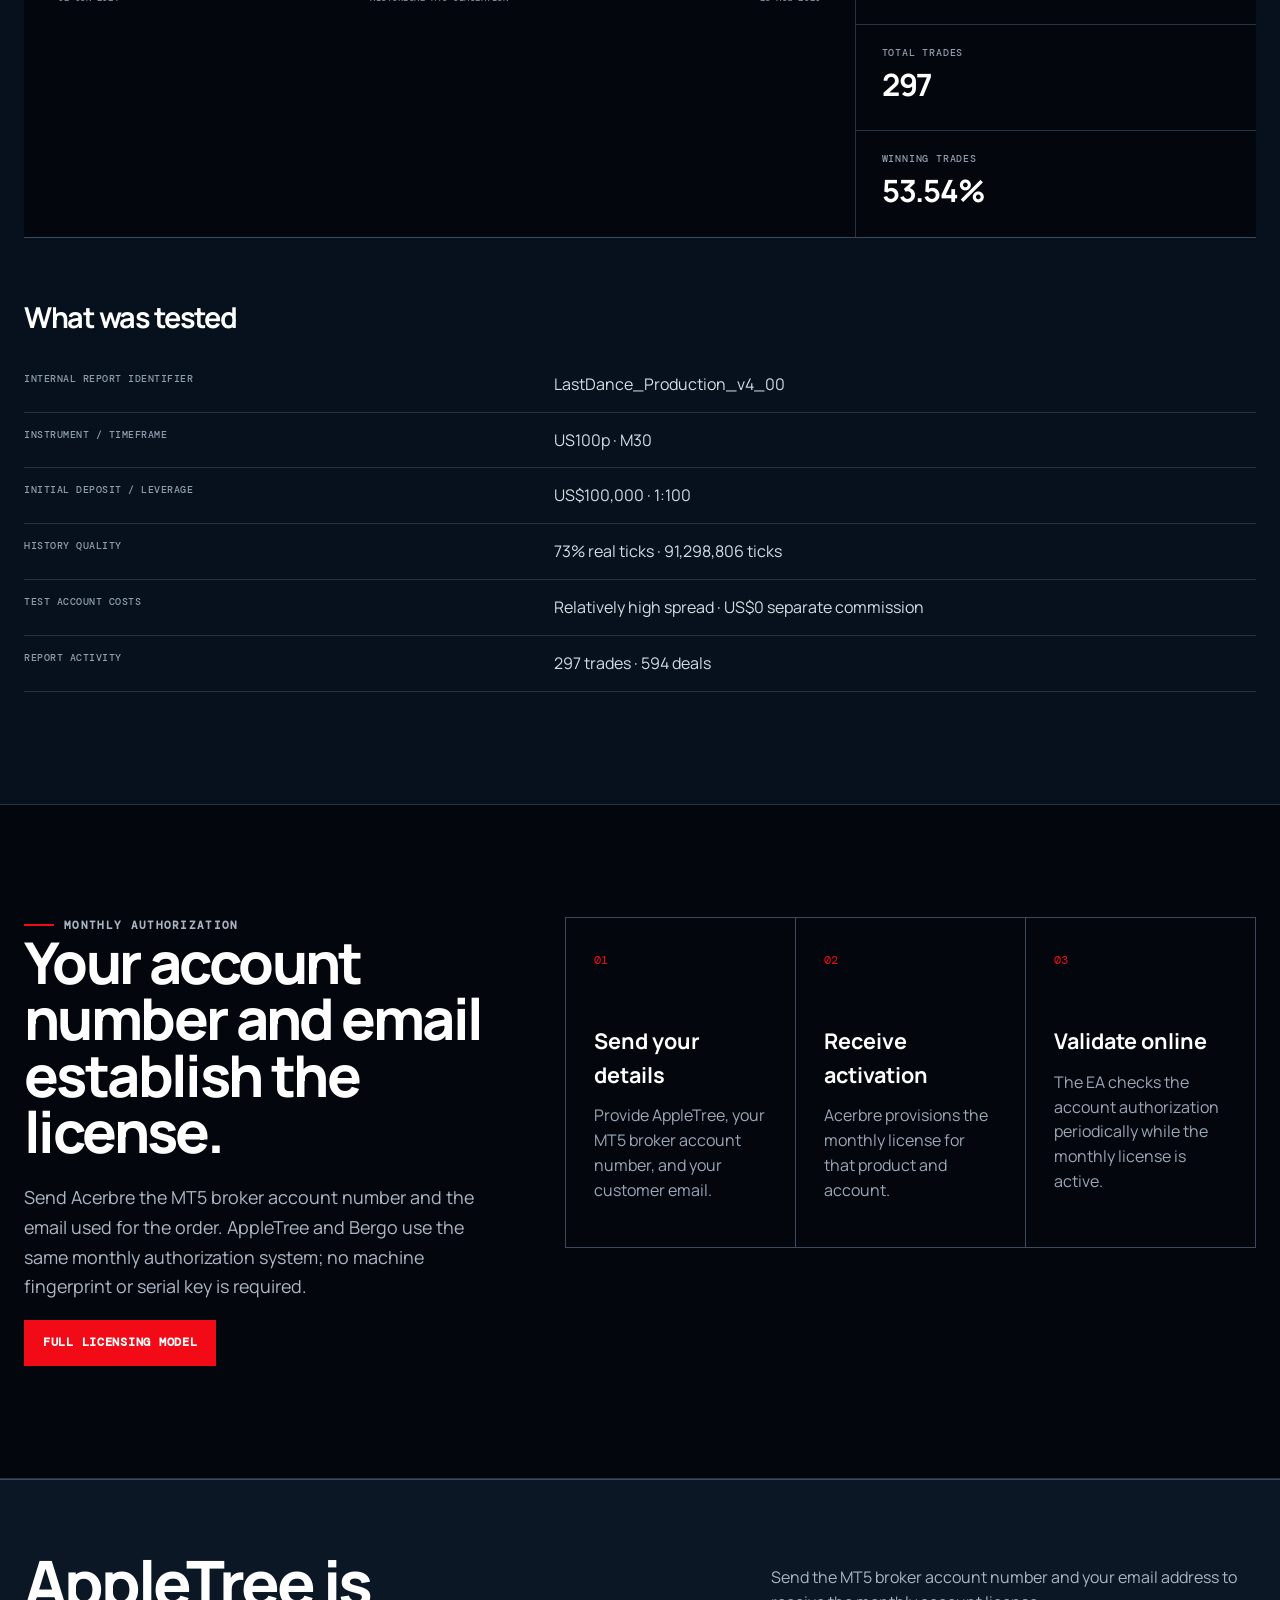
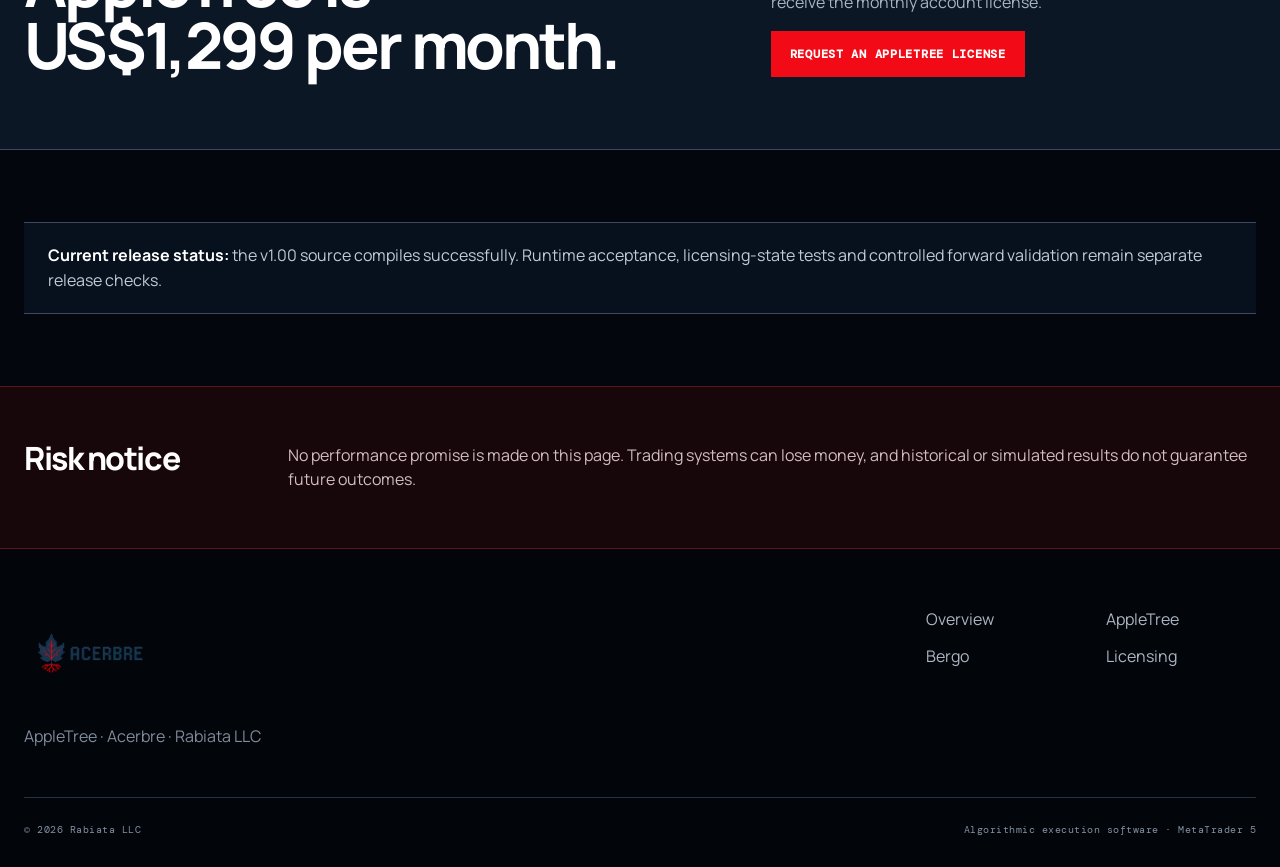
==== commit b3cd9811: "Update Acerbre product pricing" ====
--- a/appletree/index.html
+++ b/appletree/index.html
@@ -8,7 +8,7 @@
   <title>AppleTree — Acerbre</title>
   <link rel="preconnect" href="https://fonts.googleapis.com"><link rel="preconnect" href="https://fonts.gstatic.com" crossorigin>
   <link href="https://fonts.googleapis.com/css2?family=DM+Mono:wght@400;500&family=Manrope:wght@400;500;600;700;800&display=swap" rel="stylesheet">
-  <link rel="stylesheet" href="/assets/site.css">
+  <link rel="stylesheet" href="/assets/site.css?v=20260828b">
 </head>
 <body>
   <a class="skip-link" href="#main">Skip to content</a>
@@ -25,7 +25,7 @@
           <div class="eyebrow">Acerbre system · MetaTrader 5</div>
           <h1>Apple<span class="muted">Tree</span></h1>
           <p class="lede">A multi-module intraday execution system. The commercial build keeps the research configuration internal and exposes one client-facing trading control: <strong class="red">RiskPercent</strong>.</p>
-          <div class="hero-actions"><a class="btn" href="/licensing/#appletree">License AppleTree · US$20,000/month</a><a class="btn-outline" href="#performance">View test evidence</a></div>
+          <div class="hero-actions"><a class="btn" href="/licensing/#appletree">License AppleTree · US$1,299/month</a><a class="btn-outline" href="#performance">View test evidence</a></div>
           <div class="hero-specs">
             <div class="hero-spec"><span class="label">Release</span><strong>v1.00 candidate</strong></div>
             <div class="hero-spec"><span class="label">Runtime</span><strong>MT5 hedging</strong></div>
@@ -127,12 +127,12 @@
       </div>
     </section>
 
-    <section class="section-compact license-decision"><div class="shell license-decision-grid"><h2>AppleTree is US$20,000 per month.</h2><div><p>Send the MT5 broker account number and your email address to receive the monthly account license.</p><a class="btn" href="mailto:contact@rabiata.com?subject=AppleTree%20monthly%20license">Request an AppleTree license</a></div></div></section>
+    <section class="section-compact license-decision"><div class="shell license-decision-grid"><h2>AppleTree is US$1,299 per month.</h2><div><p>Send the MT5 broker account number and your email address to receive the monthly account license.</p><a class="btn" href="mailto:contact@rabiata.com?subject=AppleTree%20monthly%20license">Request an AppleTree license</a></div></div></section>
     <section class="section-compact"><div class="shell callout"><strong>Current release status:</strong> the v1.00 source compiles successfully. Runtime acceptance, licensing-state tests and controlled forward validation remain separate release checks.</div></section>
     <section class="risk-band"><div class="shell risk-grid"><h2>Risk notice</h2><p>No performance promise is made on this page. Trading systems can lose money, and historical or simulated results do not guarantee future outcomes.</p></div></section>
   </main>
 
   <footer class="footer"><div class="shell"><div class="footer-top"><div class="footer-logo"><img src="/assets/acerbre-logo.webp" alt="Acerbre"><p>AppleTree · Acerbre · Rabiata LLC</p></div><nav class="footer-nav" aria-label="Footer"><a href="/">Overview</a><a href="/appletree/">AppleTree</a><a href="/bergo/">Bergo</a><a href="/licensing/">Licensing</a></nav></div><div class="footer-bottom"><span>© <span data-year></span> Rabiata LLC</span><span>Algorithmic execution software · MetaTrader 5</span></div></div></footer>
-  <script src="/assets/site.js"></script>
+  <script src="/assets/site.js?v=20260828c"></script>
 </body>
 </html>
--- a/assets/site.css
+++ b/assets/site.css
@@ -155,9 +155,12 @@
 .section-head .lede { margin: 0; }
 
 .product-grid { display: grid; grid-template-columns: repeat(2, minmax(0, 1fr)); gap: 18px; }
-.product-card { position: relative; display: grid; min-height: 480px; overflow: hidden; border: 1px solid var(--line-strong); background: var(--navy); text-decoration: none; }
+.product-card { position: relative; display: grid; grid-template-columns: minmax(0, 1fr) 42%; min-height: 480px; overflow: hidden; border: 1px solid var(--line-strong); background: var(--navy); text-decoration: none; }
 .product-card:hover { border-color: #69788a; }
 .product-copy { z-index: 1; display: flex; flex-direction: column; align-items: flex-start; padding: 34px; }
+.product-art { display: flex; align-items: flex-end; justify-content: center; min-width: 0; overflow: hidden; border-left: 1px solid var(--line); background: #050b13; }
+.product-art .pixel-art { width: 100%; height: 100%; max-height: none; object-fit: cover; object-position: center bottom; transition: transform .7s cubic-bezier(.16,1,.3,1), filter .4s ease; }
+.product-card:hover .product-art .pixel-art { transform: scale(1.025); filter: brightness(1.08); }
 .product-copy .price { margin-top: auto; padding-top: 32px; color: var(--white); font-size: 2.25rem; font-weight: 700; letter-spacing: -.04em; }
 .product-copy .price small { color: #8f9dad; font: 500 11px var(--mono); letter-spacing: .04em; text-transform: uppercase; }
 .product-copy p { color: #9eabb9; }
@@ -302,7 +305,10 @@
   .facts { grid-template-columns: 1fr; }
   .fact, .fact:last-child { min-height: 92px; border-right: 1px solid var(--line); }
   .section { padding-block: 76px; }
+  .product-card { grid-template-columns: 1fr; }
   .product-copy { min-height: 410px; padding: 26px; }
+  .product-art { min-height: 360px; border-top: 1px solid var(--line); border-left: 0; }
+  .product-art .pixel-art { height: auto; max-height: 460px; object-fit: contain; }
   .compare { display: block; width: 100%; max-width: 100%; overflow-x: auto; white-space: nowrap; }
   .product-hero-grid { min-height: auto; }
   .hero-art { min-height: 480px; }
@@ -352,14 +358,18 @@
   border-bottom: 1px solid var(--line-strong);
   background: #02060b;
 }
-.observatory-copy { position: relative; z-index: 4; display: grid; grid-template-columns: minmax(0, 1.35fr) minmax(250px, .65fr); gap: 96px; align-items: end; padding-block: 100px 168px; }
+.hero-media,
+.hero-vignette { position: absolute; inset: 0; pointer-events: none; }
+.hero-media { left: 26%; overflow: hidden; }
+.hero-media img { width: 100%; height: 100%; object-fit: cover; object-position: 66% center; animation: observatoryDrift 18s ease-in-out infinite alternate; }
+.hero-media::after { content: ""; position: absolute; inset: 0; background: linear-gradient(90deg, #02060b 0%, rgba(2,6,11,.96) 12%, rgba(2,6,11,.7) 38%, rgba(2,6,11,.18) 72%, rgba(2,6,11,.48) 100%); }
+.hero-vignette { z-index: 2; box-shadow: inset 0 0 160px rgba(0,0,0,.58); background: linear-gradient(180deg, rgba(2,6,11,.2), transparent 58%, rgba(2,6,11,.82)); }
+.observatory-copy { position: relative; z-index: 4; padding-block: 100px 168px; }
+.hero-statement { max-width: 790px; }
 .observatory-copy h1 { max-width: 850px; margin: 0 0 28px; font-size: clamp(3.4rem, 6.8vw, 6rem); line-height: .94; text-wrap: balance; }
 .hero-intro { max-width: 710px; margin: 0; color: #c0cad4; font-size: clamp(1.05rem, 1.35vw, 1.22rem); line-height: 1.68; }
 .observatory-copy .hero-actions { margin-top: 34px; }
 .observatory-copy .hero-note { color: #8996a5; }
-.hero-practices { border-top: 1px solid var(--line-strong); }
-.hero-practices span { display: block; padding: 17px 0; border-bottom: 1px solid var(--line); color: #d2dae2; font: 500 11px var(--mono); letter-spacing: .1em; text-transform: uppercase; }
-.hero-practices span::after { content: ""; float: right; width: 6px; height: 6px; margin-top: 5px; background: var(--red); }
 .signal-method { position: absolute; z-index: 5; bottom: 0; left: 0; right: 0; border-top: 1px solid rgba(106,124,144,.4); background: rgba(3,7,13,.72); backdrop-filter: blur(12px); }
 .signal-method-inner { min-height: 88px; display: flex; align-items: center; }
 .signal-method span { color: #d2dae2; font: 10px var(--mono); letter-spacing: .13em; text-transform: uppercase; white-space: nowrap; }
@@ -395,19 +405,26 @@
 .systems-heading .lede,
 .method-heading .lede { margin: 0; }
 .field-ledger { display: grid; gap: 0; }
-.field-row { display: grid; grid-template-columns: minmax(220px,.7fr) minmax(0,1fr) minmax(220px,.68fr); gap: 64px; align-items: start; padding-block: 46px; border-top: 1px solid var(--line); }
+.field-row { display: grid; grid-template-columns: minmax(0,1.08fr) minmax(320px,.92fr); gap: 0; min-height: 590px; align-items: stretch; padding-block: 0; border-top: 1px solid var(--line); }
 .field-row:last-child { border-bottom: 1px solid var(--line); }
-.field-row h3 { margin: 0; font-size: clamp(1.7rem, 2.6vw, 2.6rem); }
-.field-row > p { max-width: 58ch; margin: 0; color: #a8b4c1; font-size: 1.05rem; }
+.field-row-reverse .field-visual { order: 2; }
+.field-row-reverse .field-copy { order: 1; border-right: 1px solid var(--line); border-left: 0; }
+.field-visual { position: relative; min-width: 0; min-height: 520px; margin: 0; overflow: hidden; background: #07101b; }
+.field-visual::after { content: ""; position: absolute; inset: 0; box-shadow: inset 0 0 90px rgba(0,0,0,.48); background: linear-gradient(180deg, transparent 62%, rgba(1,4,8,.42)); pointer-events: none; }
+.field-visual img { width: 100%; height: 112%; object-fit: cover; transform: translate3d(0,var(--parallax,0),0) scale(1.015); will-change: transform; }
+.field-copy { display: flex; flex-direction: column; justify-content: center; min-width: 0; padding: 64px 70px; border-left: 1px solid var(--line); }
+.field-row h3 { margin: 0 0 22px; font-size: clamp(2rem, 3vw, 3.2rem); }
+.field-copy > p { max-width: 50ch; margin: 0 0 42px; color: #a8b4c1; font-size: 1.05rem; }
 .field-row ul { display: grid; gap: 0; margin: 0; padding: 0; list-style: none; border-top: 1px solid var(--line); }
 .field-row li { padding: 11px 0; color: #d2dae2; border-bottom: 1px solid var(--line); font: 500 10px var(--mono); letter-spacing: .06em; text-transform: uppercase; }
 
 .method-section { background: #091421; }
 .method-triptych { display: grid; grid-template-columns: repeat(3,1fr); border-top: 1px solid var(--line-strong); }
-.method-panel { min-width: 0; min-height: 280px; padding: 38px 28px 36px; border-right: 1px solid var(--line); }
+.method-panel { min-width: 0; min-height: 280px; padding: 0 28px 36px; border-right: 1px solid var(--line); }
 .method-panel:first-child { padding-left: 0; }
 .method-panel:last-child { padding-right: 0; border-right: 0; }
-.method-panel > span { display: block; margin-bottom: 76px; color: var(--red); font: 500 10px var(--mono); letter-spacing: .12em; text-transform: uppercase; }
+.method-panel img { display: block; width: 100%; aspect-ratio: 1; margin-bottom: 26px; object-fit: cover; }
+.method-panel > span { display: block; margin-bottom: 26px; color: var(--red); font: 500 10px var(--mono); letter-spacing: .12em; text-transform: uppercase; }
 .method-panel h3 { margin-bottom: 12px; font-size: 1.65rem; }
 .method-panel p { color: #94a2b2; }
 
@@ -429,6 +446,11 @@
 .evidence-index strong { color: var(--white); font-size: 1.15rem; }
 .evidence-index span { color: #93a1b0; }
 .evidence-index b { color: var(--red); font: 500 10px var(--mono); letter-spacing: .06em; text-transform: uppercase; }
+.evidence-visual,
+.partner-visual { position: relative; min-width: 0; margin: 0; overflow: hidden; border: 1px solid var(--line-strong); background: #050d17; }
+.evidence-visual img,
+.partner-visual img { display: block; width: 100%; height: auto; transform: translate3d(0,var(--parallax,0),0) scale(1.035); will-change: transform; }
+.evidence-visual figcaption { position: absolute; right: 0; bottom: 0; left: 0; padding: 15px 18px; border-top: 1px solid rgba(125,143,162,.26); background: rgba(3,7,13,.82); color: #a9b5c2; font: 500 9px var(--mono); letter-spacing: .08em; text-transform: uppercase; backdrop-filter: blur(10px); }
 
 .partner-section { background: #050c15; }
 .partner-grid { display: grid; grid-template-columns: 1fr 1fr; gap: 90px; align-items: center; }
@@ -437,6 +459,7 @@
 .partner-lines p { display: grid; grid-template-columns: 140px 1fr; gap: 28px; margin: 0; padding: 17px 0; border-bottom: 1px solid var(--line); }
 .partner-lines strong { color: var(--white); }
 .partner-lines span { color: #93a1b0; }
+.partner-visual::after { content: ""; position: absolute; inset: 0; box-shadow: inset 0 0 90px rgba(0,0,0,.46); pointer-events: none; }
 
 .closing-section { padding-block: 120px; background: #18070a; border-top: 1px solid #65151c; }
 .closing-grid { display: grid; grid-template-columns: 1.2fr .8fr; gap: 90px; align-items: end; }
@@ -447,6 +470,12 @@
 @keyframes welcomeScan { from { transform: translateX(0); } to { transform: translateX(min(218px,48vw)); } }
 @keyframes welcomeCopy { from { opacity: 0; transform: translateY(8px); } to { opacity: 1; transform: none; } }
 @keyframes signalTravel { 0% { left: 0; opacity: 0; } 10%,80% { opacity: 1; } 100% { left: calc(100% - 5px); opacity: 0; } }
+@keyframes observatoryDrift { from { transform: scale(1.02) translate3d(-.6%,0,0); } to { transform: scale(1.055) translate3d(.6%,-.6%,0); } }
+@keyframes assetResolve { from { opacity: 0; filter: blur(10px); transform: scale(1.035); } to { opacity: 1; filter: none; transform: none; } }
+
+.js .reveal-image,
+.js .reveal-image.visible { clip-path: inset(0); }
+.js .reveal-image.visible > img { animation: assetResolve .9s cubic-bezier(.16,1,.3,1) both; }
 
 @media (max-width: 1080px) {
   .home-page .home-header .nav-links a { padding-inline: 10px; font-size: 9px; }
@@ -463,11 +492,8 @@
 
 @media (max-width: 980px) {
   .home-page .home-header .navbar { min-height: 68px; }
-  .observatory-copy { grid-template-columns: 1fr; gap: 48px; }
-  .hero-practices { display: grid; grid-template-columns: repeat(2, minmax(0,1fr)); }
-  .hero-practices span:nth-child(odd) { padding-right: 20px; }
-  .hero-practices span:nth-child(even) { padding-left: 20px; border-left: 1px solid var(--line); }
   .observatory-copy { padding-block: 96px 160px; }
+  .hero-media { left: 12%; opacity: .82; }
   .identity-grid,
   .field-intro,
   .systems-heading,
@@ -479,12 +505,16 @@
   .audience-rail article,
   .audience-rail article + article { min-height: 0; padding: 24px 0; border-right: 0; border-bottom: 1px solid var(--line); }
   .audience-rail p { margin-top: 18px; }
-  .field-row { grid-template-columns: minmax(200px,.7fr) minmax(0,1.3fr); gap: 28px 44px; }
-  .field-row ul { grid-column: 2; }
+  .field-row { grid-template-columns: 1fr; min-height: 0; }
+  .field-row-reverse .field-visual,
+  .field-row-reverse .field-copy { order: initial; }
+  .field-copy,
+  .field-row-reverse .field-copy { padding: 50px 0; border: 0; }
+  .field-visual { min-height: 0; aspect-ratio: 16 / 10; border-bottom: 1px solid var(--line); }
   .method-triptych { grid-template-columns: 1fr; }
   .method-panel,
   .method-panel:first-child,
-  .method-panel:last-child { min-height: 0; padding: 32px 0; border-right: 0; border-bottom: 1px solid var(--line); }
+  .method-panel:last-child { min-height: 0; padding: 32px 0 42px; border-right: 0; border-bottom: 1px solid var(--line); }
   .method-panel > span { margin-bottom: 34px; }
   .evidence-intro,
   .balance-instrument,
@@ -497,6 +527,8 @@
   .home-page .section { padding-block: 78px; }
   .observatory-hero { min-height: max(599px, calc(100svh - 68px)); align-items: flex-start; }
   .observatory-copy { padding-block: 42px 100px; }
+  .hero-media { left: 0; opacity: .58; }
+  .hero-media::after { background: linear-gradient(90deg, rgba(2,6,11,.97), rgba(2,6,11,.72) 72%, rgba(2,6,11,.78)); }
   .observatory-copy h1 { font-size: clamp(3rem,14vw,4.2rem); }
   .observatory-copy h1 { margin-bottom: 20px; }
   .hero-intro { font-size: .92rem; line-height: 1.48; }
@@ -514,8 +546,11 @@
   .field-intro,
   .systems-heading,
   .method-heading { margin-bottom: 48px; }
-  .field-row { grid-template-columns: 1fr; gap: 18px; padding-block: 34px; }
-  .field-row ul { grid-column: auto; margin-top: 8px; }
+  .field-row { grid-template-columns: 1fr; gap: 0; padding-block: 0; }
+  .field-copy,
+  .field-row-reverse .field-copy { padding: 34px 0 46px; }
+  .field-copy > p { margin-bottom: 30px; }
+  .field-row ul { grid-column: auto; margin-top: 0; }
   .field-row h3 { font-size: 2.2rem; }
   .home-product-grid .product-card { min-height: 0; }
   .evidence-copy h2,
@@ -544,4 +579,9 @@
   .welcome-sequence { display: none !important; }
   .signal-method b::after { animation: none !important; }
   .js .reveal { opacity: 1; transform: none; filter: none; transition: none; }
-}
+  .hero-media img,
+  .js .reveal-image.visible > img { animation: none !important; }
+  .js .reveal-image,
+  .js .reveal-image.visible { clip-path: inset(0); transition: none; }
+  .motion-asset img { transform: none !important; }
+}
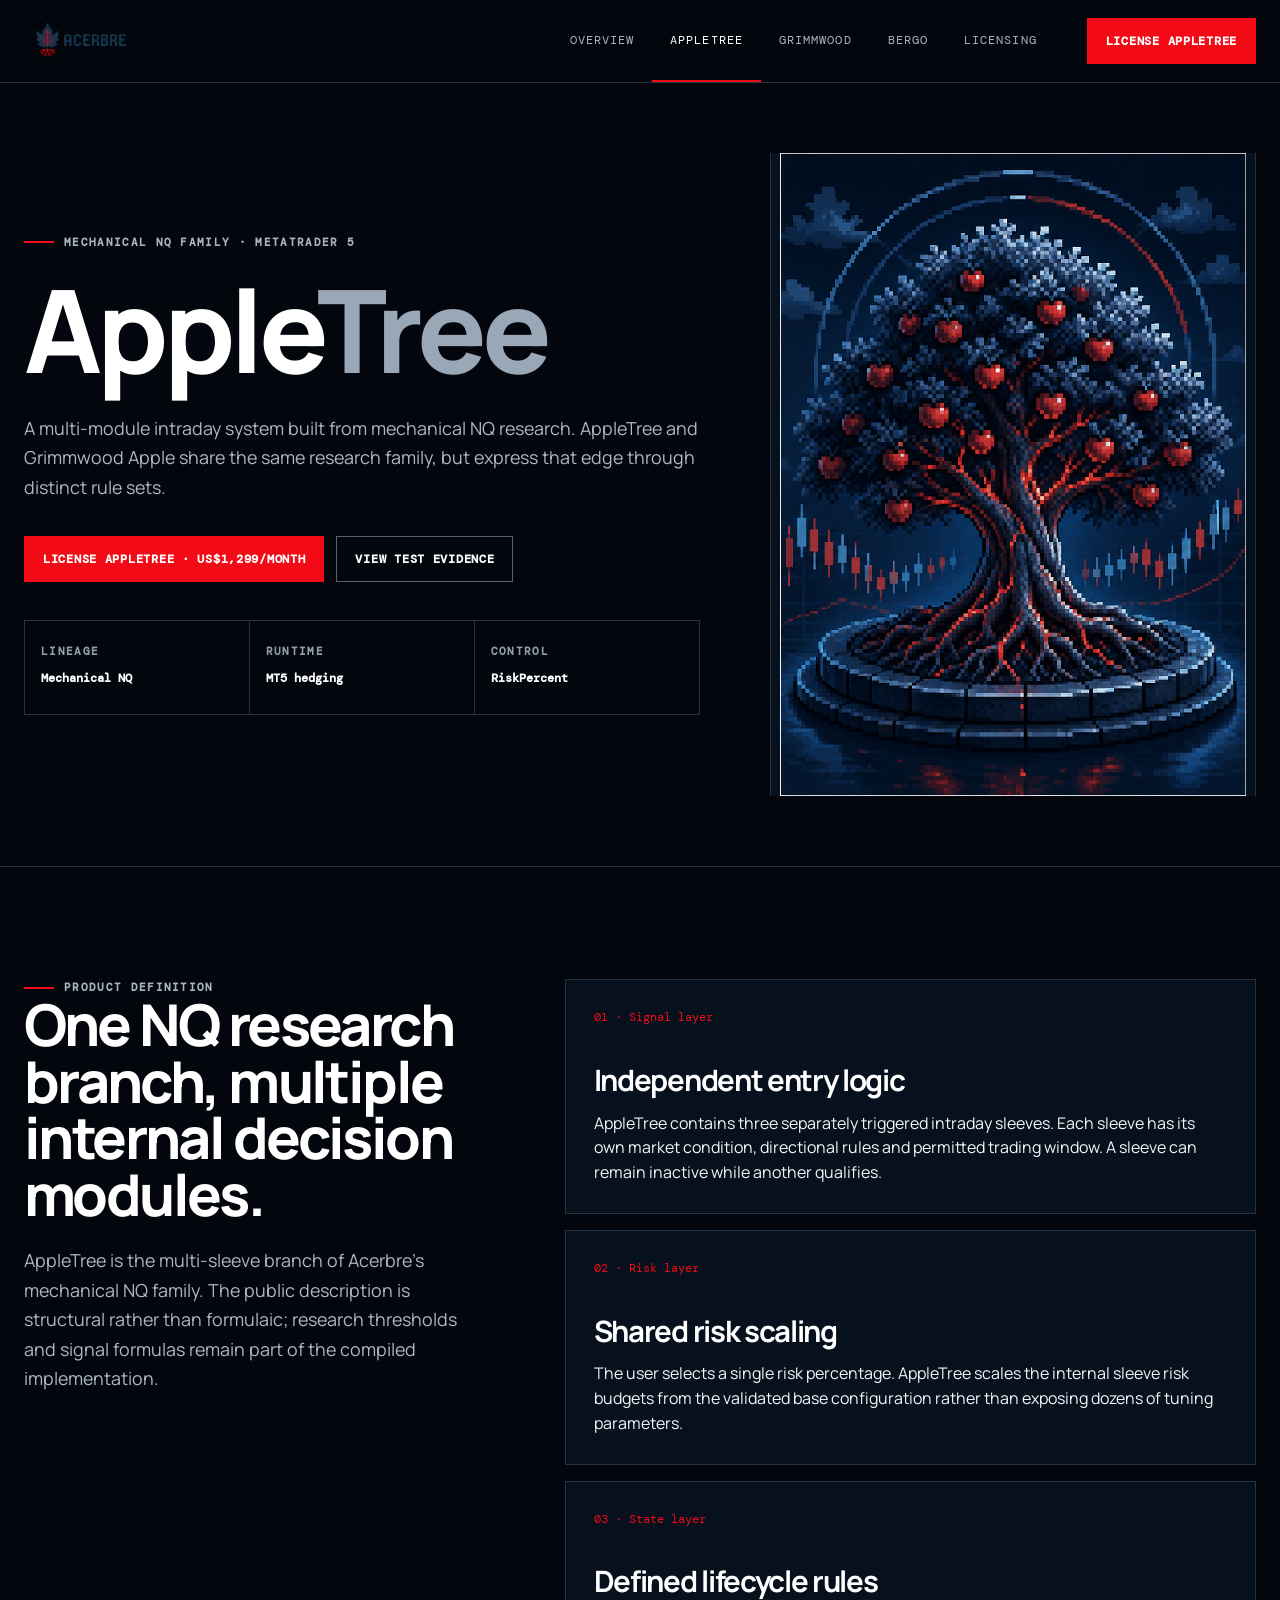
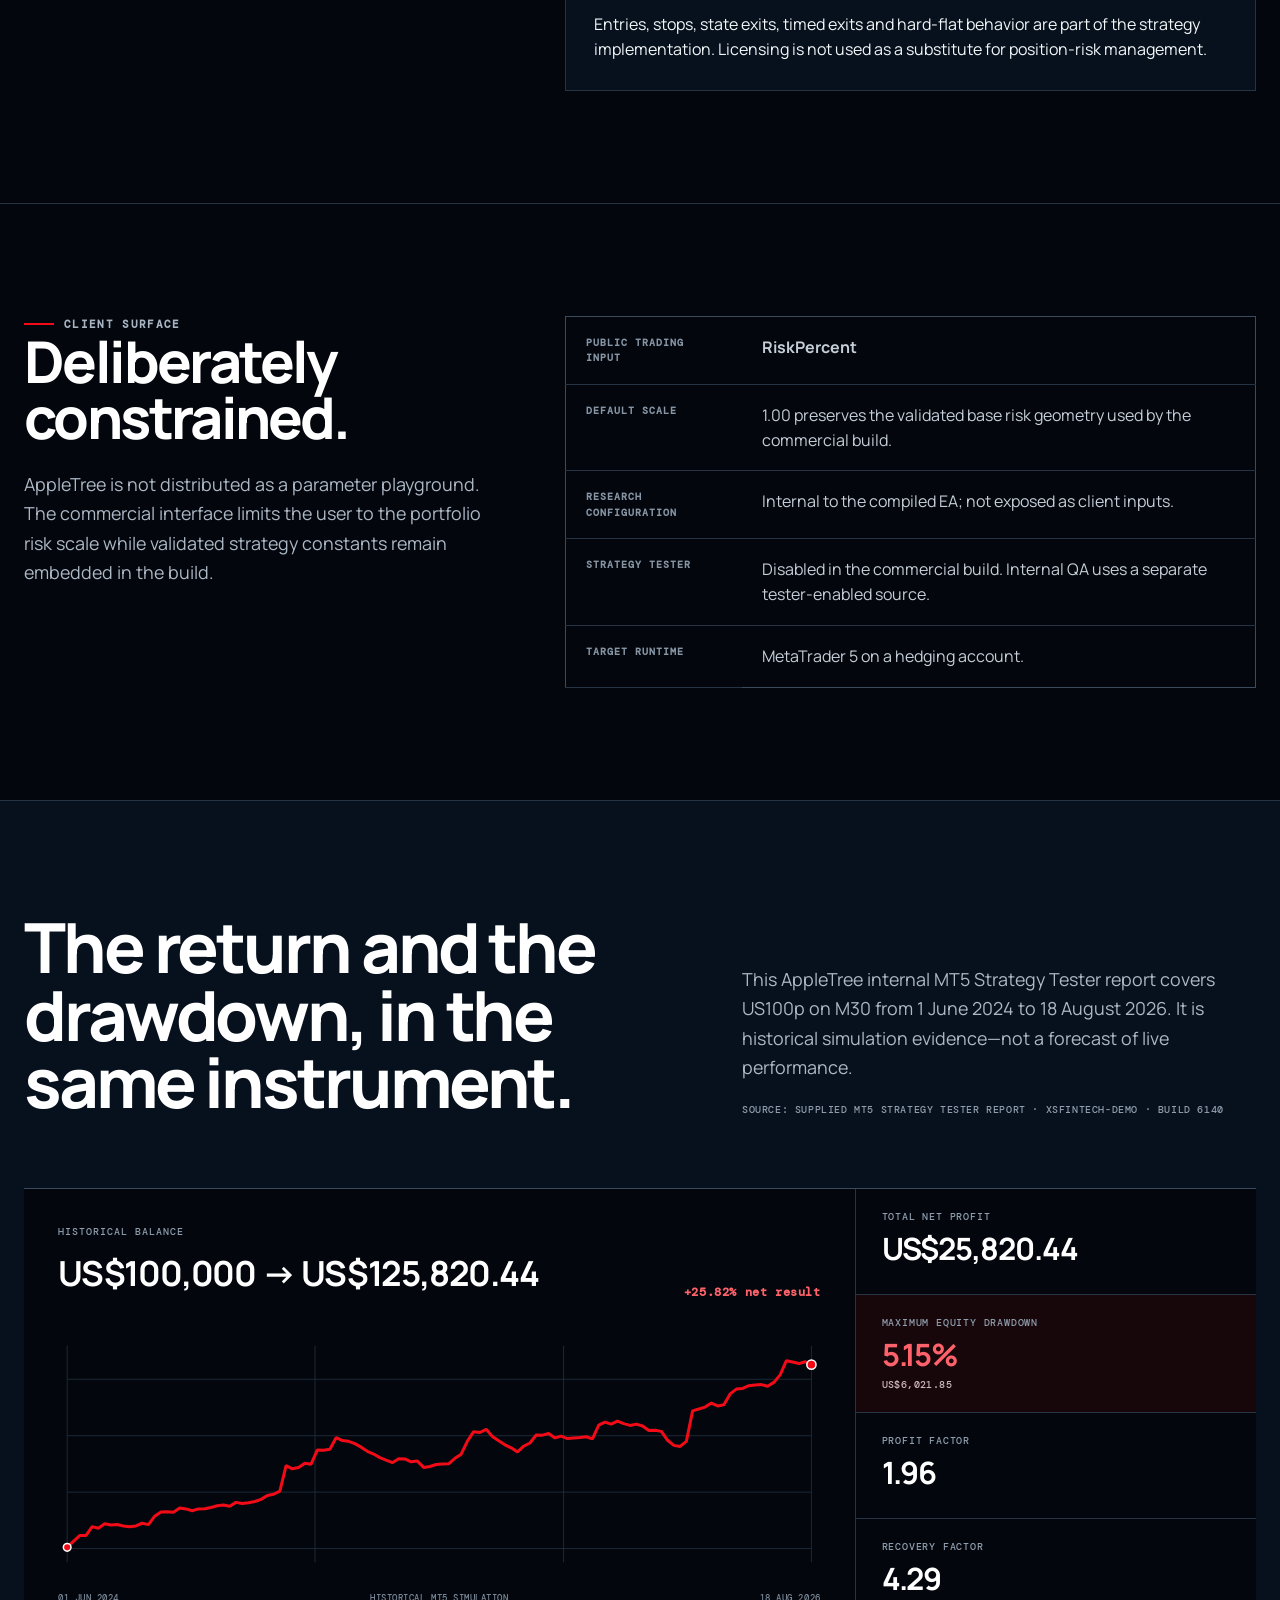
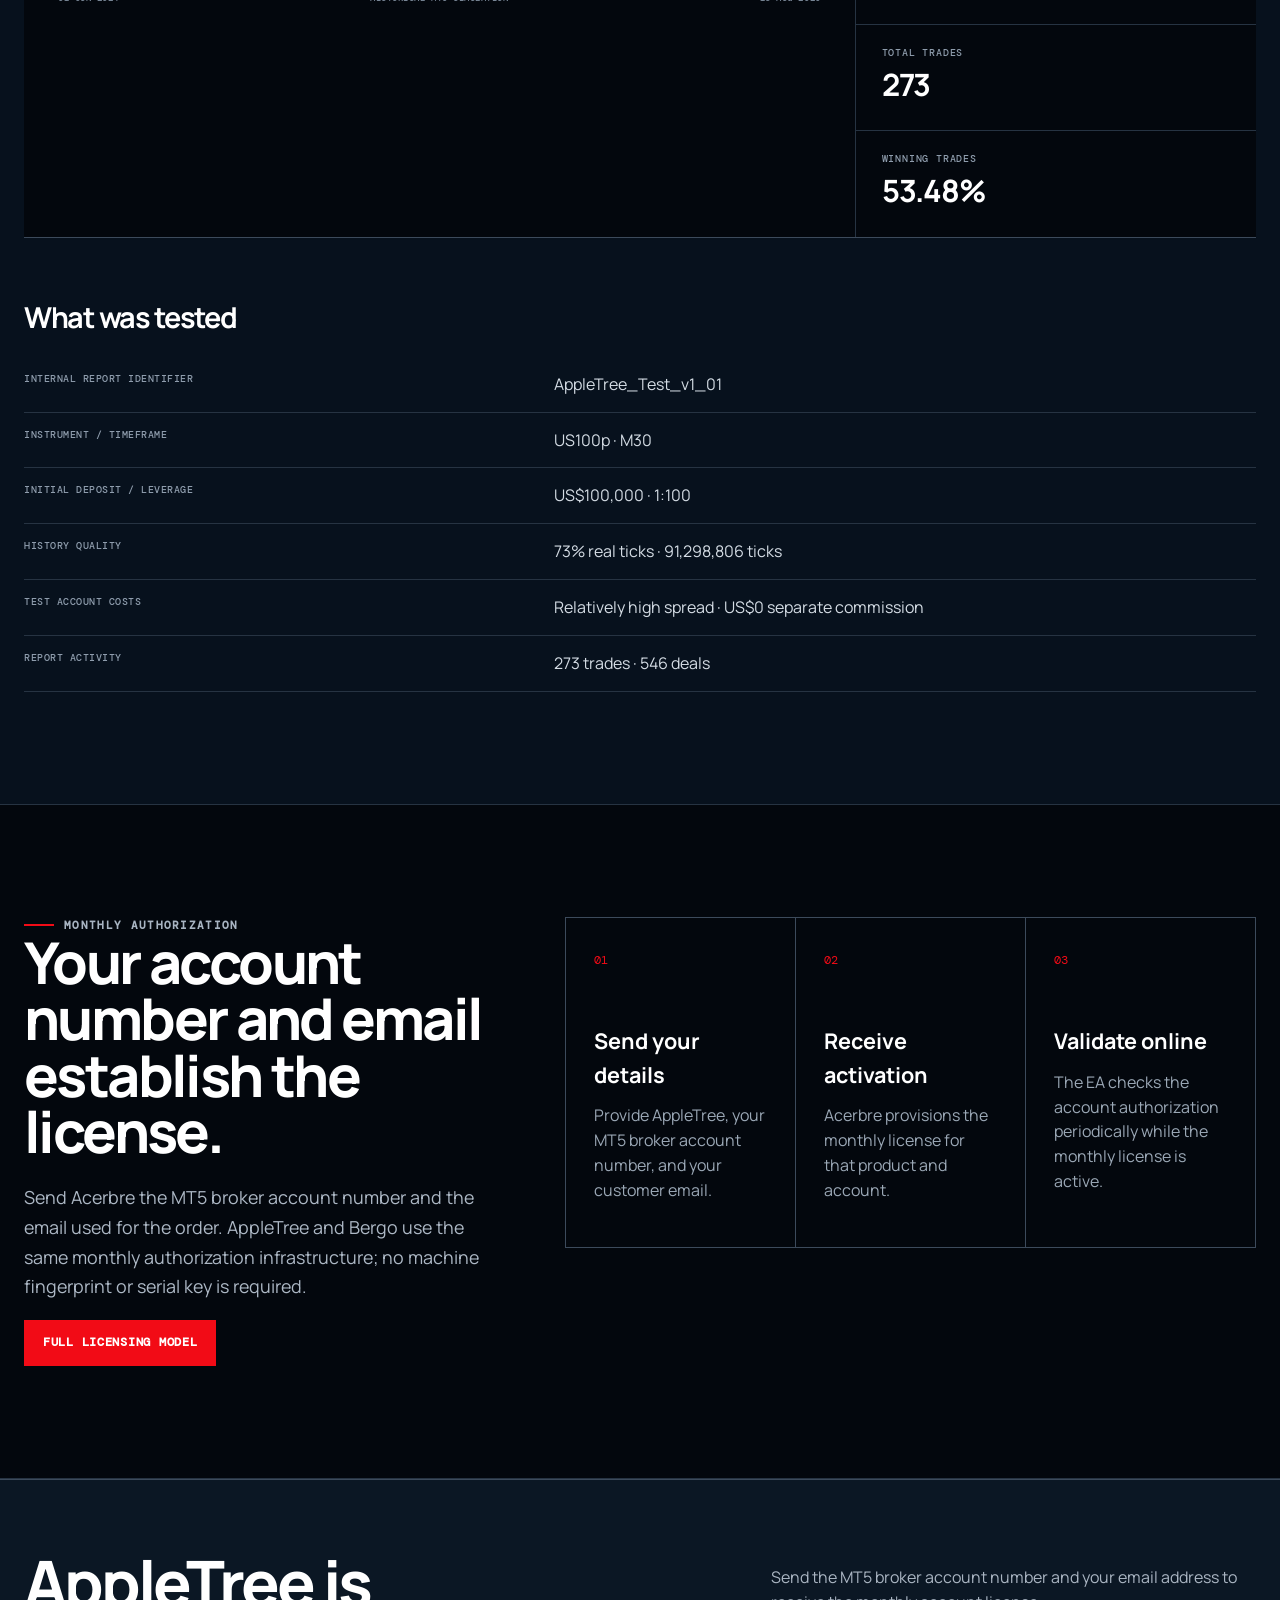
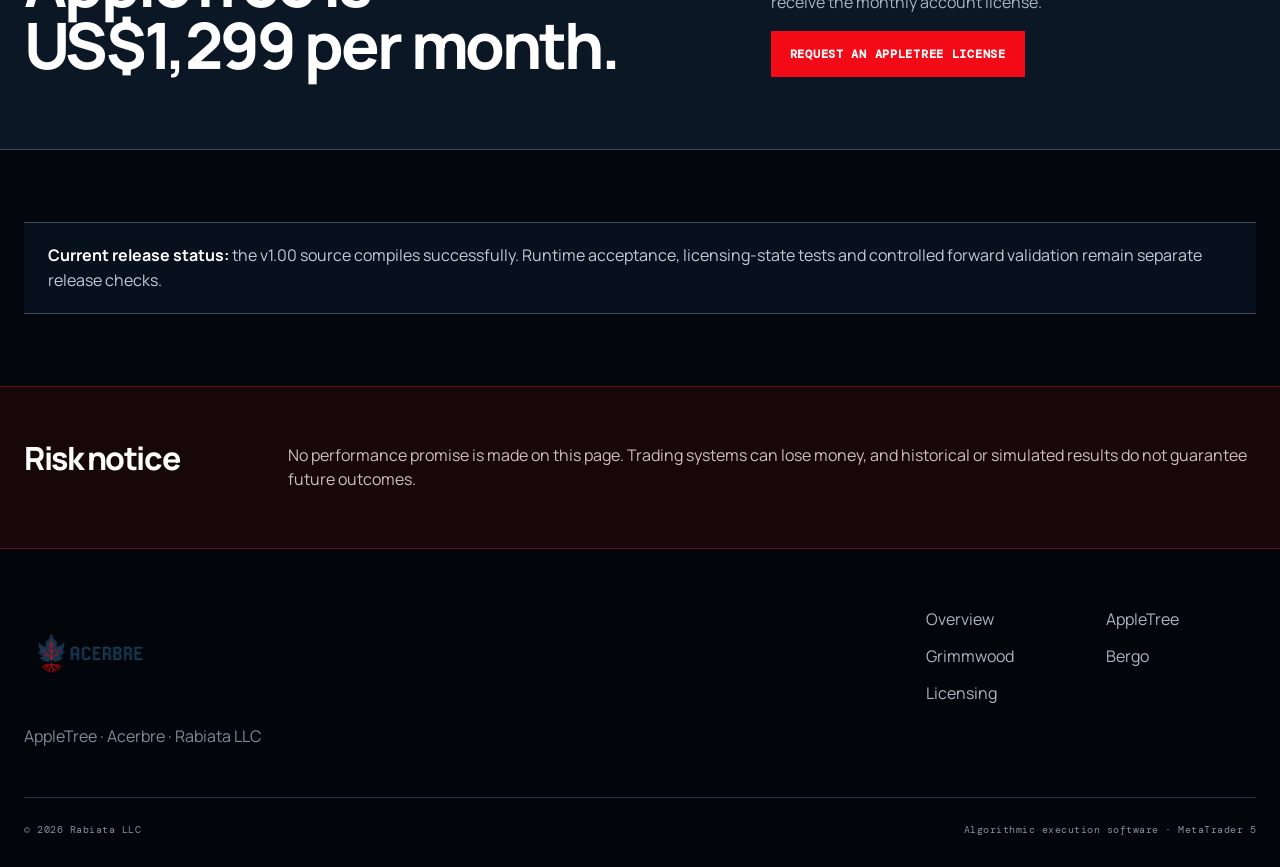
==== commit 5d938bb4: "Add Grimmwood and refresh AppleTree evidence" ====
--- a/appletree/index.html
+++ b/appletree/index.html
@@ -4,17 +4,17 @@
   <meta charset="utf-8">
   <meta name="viewport" content="width=device-width, initial-scale=1">
   <meta name="theme-color" content="#03070d">
-  <meta name="description" content="AppleTree is Acerbre's multi-module MT5 execution system, available through a monthly license linked to an MT5 broker account and customer email.">
+  <meta name="description" content="AppleTree is Acerbre's multi-module mechanical NQ system, tested on US100p and available through an account-bound monthly MT5 license.">
   <title>AppleTree — Acerbre</title>
   <link rel="preconnect" href="https://fonts.googleapis.com"><link rel="preconnect" href="https://fonts.gstatic.com" crossorigin>
   <link href="https://fonts.googleapis.com/css2?family=DM+Mono:wght@400;500&family=Manrope:wght@400;500;600;700;800&display=swap" rel="stylesheet">
-  <link rel="stylesheet" href="/assets/site.css?v=20260828b">
+  <link rel="stylesheet" href="/assets/site.css?v=20260829a">
 </head>
 <body>
   <a class="skip-link" href="#main">Skip to content</a>
   <header class="site-header"><div class="shell navbar">
     <a class="nav-logo" href="/" aria-label="Acerbre home"><img src="/assets/acerbre-logo.webp" alt="Acerbre"></a>
-    <nav class="nav-links" aria-label="Primary"><a href="/">Overview</a><a aria-current="page" href="/appletree/">AppleTree</a><a href="/bergo/">Bergo</a><a href="/licensing/">Licensing</a></nav>
+    <nav class="nav-links" aria-label="Primary"><a href="/">Overview</a><a aria-current="page" href="/appletree/">AppleTree</a><a href="/grimmwood/">Grimmwood</a><a href="/bergo/">Bergo</a><a href="/licensing/">Licensing</a></nav>
     <div class="nav-actions"><a class="btn" href="/licensing/#appletree">License AppleTree</a><button class="menu-button" type="button" aria-expanded="false">Menu</button></div>
   </div></header>
 
@@ -22,12 +22,12 @@
     <section class="product-hero">
       <div class="shell product-hero-grid">
         <div class="reveal">
-          <div class="eyebrow">Acerbre system · MetaTrader 5</div>
+          <div class="eyebrow">Mechanical NQ family · MetaTrader 5</div>
           <h1>Apple<span class="muted">Tree</span></h1>
-          <p class="lede">A multi-module intraday execution system. The commercial build keeps the research configuration internal and exposes one client-facing trading control: <strong class="red">RiskPercent</strong>.</p>
+          <p class="lede">A multi-module intraday system built from mechanical NQ research. AppleTree and Grimmwood Apple share the same research family, but express that edge through distinct rule sets.</p>
           <div class="hero-actions"><a class="btn" href="/licensing/#appletree">License AppleTree · US$1,299/month</a><a class="btn-outline" href="#performance">View test evidence</a></div>
           <div class="hero-specs">
-            <div class="hero-spec"><span class="label">Release</span><strong>v1.00 candidate</strong></div>
+            <div class="hero-spec"><span class="label">Lineage</span><strong>Mechanical NQ</strong></div>
             <div class="hero-spec"><span class="label">Runtime</span><strong>MT5 hedging</strong></div>
             <div class="hero-spec"><span class="label">Control</span><strong>RiskPercent</strong></div>
           </div>
@@ -38,7 +38,7 @@
 
     <section class="section" id="architecture">
       <div class="shell split">
-        <div class="sticky reveal"><div class="eyebrow">Product definition</div><h2>One portfolio runtime, multiple internal decision modules.</h2><p class="lede">The public description is intentionally structural rather than formulaic. Research thresholds and signal formulas remain part of the compiled implementation.</p></div>
+        <div class="sticky reveal"><div class="eyebrow">Product definition</div><h2>One NQ research branch, multiple internal decision modules.</h2><p class="lede">AppleTree is the multi-sleeve branch of Acerbre's mechanical NQ family. The public description is structural rather than formulaic; research thresholds and signal formulas remain part of the compiled implementation.</p></div>
         <div class="stack">
           <article class="panel reveal"><div class="panel-number">01 · Signal layer</div><h3>Independent entry logic</h3><p>AppleTree contains three separately triggered intraday sleeves. Each sleeve has its own market condition, directional rules and permitted trading window. A sleeve can remain inactive while another qualifies.</p></article>
           <article class="panel reveal"><div class="panel-number">02 · Risk layer</div><h3>Shared risk scaling</h3><p>The user selects a single risk percentage. AppleTree scales the internal sleeve risk budgets from the validated base configuration rather than exposing dozens of tuning parameters.</p></article>
@@ -76,26 +76,26 @@
       <div class="shell balance-instrument">
         <figure class="balance-figure reveal">
           <div class="balance-heading">
-            <div><span>Historical balance</span><strong>US$100,000 → US$120,328.29</strong></div>
-            <p>+20.33% net result</p>
+            <div><span>Historical balance</span><strong>US$100,000 → US$125,820.44</strong></div>
+            <p>+25.82% net result</p>
           </div>
           <svg class="balance-chart" viewBox="0 0 1000 320" role="img" aria-labelledby="balance-title balance-desc">
             <title id="balance-title">AppleTree historical tester balance curve</title>
-            <desc id="balance-desc">The simulated balance begins at one hundred thousand US dollars and ends at one hundred twenty thousand three hundred twenty-eight dollars and twenty-nine cents.</desc>
+            <desc id="balance-desc">The simulated balance begins at one hundred thousand US dollars and ends at one hundred twenty-five thousand eight hundred twenty dollars and forty-four cents.</desc>
             <g class="chart-grid" aria-hidden="true"><path d="M12 62H988M12 136H988M12 210H988M12 284H988"/><path d="M12 18V302M337 18V302M663 18V302M988 18V302"/></g>
-            <path class="balance-line" pathLength="1" d="M12.0,282.4 L20.2,280.7 L28.4,265.1 L36.6,260.5 L44.8,254.0 L53.0,240.9 L61.2,234.6 L69.4,222.2 L77.6,224.1 L85.8,220.6 L94.0,223.9 L102.2,216.5 L110.4,211.5 L118.6,206.1 L126.8,202.1 L135.0,200.5 L143.2,199.4 L151.4,199.6 L159.6,203.1 L167.8,200.7 L176.0,199.2 L184.2,197.8 L192.4,200.2 L200.6,193.7 L208.8,188.6 L217.0,188.0 L225.2,185.9 L233.4,191.4 L241.6,190.5 L249.8,187.4 L258.1,185.2 L266.3,184.0 L274.5,184.7 L282.7,184.1 L290.9,185.0 L299.1,179.9 L307.3,184.1 L315.5,178.0 L323.7,175.4 L331.9,173.9 L340.1,172.2 L348.3,166.7 L356.5,157.6 L364.7,159.7 L372.9,157.1 L381.1,155.4 L389.3,139.2 L397.5,134.3 L405.7,131.6 L413.9,117.9 L422.1,119.5 L430.3,118.4 L438.5,119.6 L446.7,120.1 L454.9,120.5 L463.1,130.7 L471.3,128.3 L479.5,131.3 L487.7,132.7 L495.9,132.6 L504.1,129.4 L512.3,128.1 L520.5,131.4 L528.7,131.9 L536.9,124.9 L545.1,126.8 L553.3,125.6 L561.5,124.4 L569.7,119.9 L577.9,113.5 L586.1,109.5 L594.3,107.5 L602.5,105.6 L610.7,109.5 L618.9,114.6 L627.1,118.6 L635.3,112.2 L643.5,109.3 L651.7,112.0 L659.9,102.9 L668.1,106.3 L676.3,105.5 L684.5,103.2 L692.7,105.6 L700.9,99.4 L709.1,98.4 L717.3,97.7 L725.5,99.6 L733.7,76.7 L741.9,74.5 L750.2,68.8 L758.4,70.0 L766.6,76.1 L774.8,76.8 L783.0,79.1 L791.2,86.8 L799.4,86.3 L807.6,88.1 L815.8,97.8 L824.0,100.9 L832.2,101.5 L840.4,89.2 L848.6,90.0 L856.8,84.1 L865.0,79.3 L873.2,81.0 L881.4,73.9 L889.6,66.7 L897.8,57.3 L906.0,64.1 L914.2,57.8 L922.4,59.4 L930.6,56.3 L938.8,56.4 L947.0,46.0 L955.2,45.9 L963.4,38.9 L971.6,41.3 L979.8,38.5 L988.0,43.1"/>
-            <g class="chart-points" aria-hidden="true"><circle cx="12" cy="282.4" r="5"/><circle cx="988" cy="43.1" r="6"/></g>
+            <path class="balance-line" pathLength="1" d="M12.0,282.4 L20.2,274.6 L28.4,267.0 L36.6,266.9 L44.8,255.2 L53.0,257.3 L61.2,251.5 L69.4,253.0 L77.6,252.5 L85.8,254.3 L94.0,255.4 L102.2,254.3 L110.4,250.8 L118.6,252.6 L126.8,241.5 L135.0,236.2 L143.2,235.8 L151.4,236.3 L159.6,230.9 L167.8,232.0 L176.0,234.4 L184.2,232.0 L192.4,231.8 L200.6,230.1 L208.8,227.8 L217.0,227.0 L225.2,228.4 L233.4,223.4 L241.6,224.9 L249.8,224.0 L258.1,222.3 L266.3,219.5 L274.5,214.5 L282.7,212.8 L290.9,208.6 L299.1,175.3 L307.3,179.4 L315.5,177.7 L323.7,172.0 L331.9,173.3 L340.1,154.6 L348.3,155.2 L356.5,153.7 L364.7,138.6 L372.9,142.4 L381.1,143.4 L389.3,146.4 L397.5,151.0 L405.7,156.5 L413.9,160.0 L422.1,164.7 L430.3,168.1 L438.5,171.4 L446.7,166.3 L454.9,166.4 L463.1,170.3 L471.3,169.3 L479.5,177.6 L487.7,176.4 L495.9,173.8 L504.1,173.1 L512.3,172.9 L520.5,165.7 L528.7,160.2 L536.9,143.1 L545.1,130.7 L553.3,131.8 L561.5,127.6 L569.7,137.2 L577.9,142.6 L586.1,148.0 L594.3,151.9 L602.5,157.3 L610.7,149.8 L618.9,145.6 L627.1,135.1 L635.3,135.3 L643.5,133.1 L651.7,138.9 L659.9,136.6 L668.1,139.8 L676.3,139.0 L684.5,138.3 L692.7,137.4 L700.9,140.1 L709.1,122.1 L717.3,118.1 L725.5,120.8 L733.7,116.8 L741.9,120.2 L750.2,122.5 L758.4,120.8 L766.6,123.2 L774.8,129.2 L783.0,128.9 L791.2,130.3 L799.4,142.0 L807.6,148.7 L815.8,150.1 L824.0,143.4 L832.2,103.4 L840.4,101.0 L848.6,98.5 L856.8,93.2 L865.0,97.0 L873.2,95.4 L881.4,81.2 L889.6,74.9 L897.8,74.0 L906.0,70.4 L914.2,69.5 L922.4,69.0 L930.6,71.1 L938.8,66.1 L947.0,56.2 L955.2,37.6 L963.4,39.4 L971.6,41.4 L979.8,39.1 L988.0,42.8"/>
+            <g class="chart-points" aria-hidden="true"><circle cx="12" cy="282.4" r="5"/><circle cx="988" cy="42.8" r="6"/></g>
           </svg>
           <figcaption><span>01 Jun 2024</span><span>Historical MT5 simulation</span><span>18 Aug 2026</span></figcaption>
         </figure>
 
         <dl class="result-ledger reveal" aria-label="AppleTree test summary">
-          <div><dt>Total net profit</dt><dd>US$20,328.29</dd></div>
-          <div class="risk-reading"><dt>Maximum equity drawdown</dt><dd>2.67% <small>US$3,164.02</small></dd></div>
-          <div><dt>Profit factor</dt><dd>2.04</dd></div>
-          <div><dt>Recovery factor</dt><dd>6.42</dd></div>
-          <div><dt>Total trades</dt><dd>297</dd></div>
-          <div><dt>Winning trades</dt><dd>53.54%</dd></div>
+          <div><dt>Total net profit</dt><dd>US$25,820.44</dd></div>
+          <div class="risk-reading"><dt>Maximum equity drawdown</dt><dd>5.15% <small>US$6,021.85</small></dd></div>
+          <div><dt>Profit factor</dt><dd>1.96</dd></div>
+          <div><dt>Recovery factor</dt><dd>4.29</dd></div>
+          <div><dt>Total trades</dt><dd>273</dd></div>
+          <div><dt>Winning trades</dt><dd>53.48%</dd></div>
         </dl>
       </div>
 
@@ -104,12 +104,12 @@
           <h3>What was tested</h3>
           <table>
             <tbody>
-              <tr><th>Internal report identifier</th><td>LastDance_Production_v4_00</td></tr>
+              <tr><th>Internal report identifier</th><td>AppleTree_Test_v1_01</td></tr>
               <tr><th>Instrument / timeframe</th><td>US100p · M30</td></tr>
               <tr><th>Initial deposit / leverage</th><td>US$100,000 · 1:100</td></tr>
               <tr><th>History quality</th><td>73% real ticks · 91,298,806 ticks</td></tr>
               <tr><th>Test account costs</th><td>Relatively high spread · US$0 separate commission</td></tr>
-              <tr><th>Report activity</th><td>297 trades · 594 deals</td></tr>
+              <tr><th>Report activity</th><td>273 trades · 546 deals</td></tr>
             </tbody>
           </table>
         </div>
@@ -118,7 +118,7 @@
 
     <section class="section">
       <div class="shell split">
-        <div class="sticky reveal"><div class="eyebrow">Monthly authorization</div><h2>Your account number and email establish the license.</h2><p class="lede">Send Acerbre the MT5 broker account number and the email used for the order. AppleTree and Bergo use the same monthly authorization system; no machine fingerprint or serial key is required.</p><a class="btn" href="/licensing/#appletree">Full licensing model</a></div>
+        <div class="sticky reveal"><div class="eyebrow">Monthly authorization</div><h2>Your account number and email establish the license.</h2><p class="lede">Send Acerbre the MT5 broker account number and the email used for the order. AppleTree and Bergo use the same monthly authorization infrastructure; no machine fingerprint or serial key is required.</p><a class="btn" href="/licensing/#appletree">Full licensing model</a></div>
         <div class="license-flow reveal">
           <article class="flow-step"><span class="panel-number">01</span><strong>Send your details</strong><p>Provide AppleTree, your MT5 broker account number, and your customer email.</p></article>
           <article class="flow-step"><span class="panel-number">02</span><strong>Receive activation</strong><p>Acerbre provisions the monthly license for that product and account.</p></article>
@@ -132,7 +132,7 @@
     <section class="risk-band"><div class="shell risk-grid"><h2>Risk notice</h2><p>No performance promise is made on this page. Trading systems can lose money, and historical or simulated results do not guarantee future outcomes.</p></div></section>
   </main>
 
-  <footer class="footer"><div class="shell"><div class="footer-top"><div class="footer-logo"><img src="/assets/acerbre-logo.webp" alt="Acerbre"><p>AppleTree · Acerbre · Rabiata LLC</p></div><nav class="footer-nav" aria-label="Footer"><a href="/">Overview</a><a href="/appletree/">AppleTree</a><a href="/bergo/">Bergo</a><a href="/licensing/">Licensing</a></nav></div><div class="footer-bottom"><span>© <span data-year></span> Rabiata LLC</span><span>Algorithmic execution software · MetaTrader 5</span></div></div></footer>
+  <footer class="footer"><div class="shell"><div class="footer-top"><div class="footer-logo"><img src="/assets/acerbre-logo.webp" alt="Acerbre"><p>AppleTree · Acerbre · Rabiata LLC</p></div><nav class="footer-nav" aria-label="Footer"><a href="/">Overview</a><a href="/appletree/">AppleTree</a><a href="/grimmwood/">Grimmwood</a><a href="/bergo/">Bergo</a><a href="/licensing/">Licensing</a></nav></div><div class="footer-bottom"><span>© <span data-year></span> Rabiata LLC</span><span>Algorithmic execution software · MetaTrader 5</span></div></div></footer>
   <script src="/assets/site.js?v=20260828c"></script>
 </body>
 </html>
--- a/assets/site.css
+++ b/assets/site.css
@@ -192,6 +192,8 @@
 .hero-art .pixel-art { max-height: 650px; }
 .hero-art.appletree .pixel-art { width: 466px; }
 .hero-art.bergo .pixel-art { width: 465px; }
+.hero-art.grimmwood .pixel-art { width: 100%; height: 100%; max-height: none; object-fit: cover; object-position: center; }
+.grimmwood-page .product-hero h1 { max-width: 8ch; font-size: clamp(3.65rem, 7vw, 6rem); letter-spacing: -.04em; }
 .hero-specs { display: grid; grid-template-columns: repeat(3, minmax(0, 1fr)); margin-top: 38px; border-top: 1px solid var(--line); border-left: 1px solid var(--line); }
 .hero-spec { min-height: 94px; padding: 16px; border-right: 1px solid var(--line); border-bottom: 1px solid var(--line); }
 .hero-spec strong { display: block; margin-top: 7px; color: var(--white); font-family: var(--mono); font-size: 12px; }
@@ -229,6 +231,8 @@
 .test-conditions td { padding: 15px 0; border-bottom: 1px solid var(--line); text-align: left; vertical-align: top; }
 .test-conditions th { width: 43%; padding-right: 22px; color: #8f9dad; font: 500 10px var(--mono); letter-spacing: .05em; text-transform: uppercase; }
 .test-conditions td { color: #d4dce4; }
+.table-scroll { width: 100%; overflow-x: auto; border: 1px solid var(--line-strong); }
+.table-scroll .compare { min-width: 620px; border: 0; }
 .license-decision { border-block: 1px solid var(--line-strong); background: var(--navy-2); }
 .license-decision-grid { display: grid; grid-template-columns: 1.15fr .85fr; gap: 90px; align-items: end; }
 .license-decision h2 { margin: 0; max-width: 800px; font-size: clamp(2.7rem, 5vw, 5.2rem); text-wrap: balance; }
@@ -433,8 +437,17 @@
 .home-product-grid .product-card:hover { transform: translateY(-6px); }
 .home-product-grid .product-copy h3 { display: grid; gap: 12px; margin-bottom: 0; }
 .home-product-grid .product-name { font-size: clamp(2.7rem,4.2vw,4.8rem); line-height: .9; }
+.home-product-grid .grimmwood .product-name { font-size: clamp(2.25rem,3.3vw,3.75rem); line-height: .92; }
 .home-product-grid .product-promise { max-width: 14ch; color: #c4ced8; font-size: 1.25rem; line-height: 1.08; letter-spacing: -.025em; }
 .home-product-grid .product-meta { margin: 24px 0; }
+.home-product-grid .product-card-wide { grid-column: 1 / -1; grid-template-columns: minmax(0,1.25fr) minmax(320px,.75fr); }
+.home-product-grid .product-card-wide .product-promise { max-width: 24ch; }
+.home-product-grid .price-inquiry { max-width: 14ch; font-size: clamp(1.65rem,2.6vw,2.2rem); line-height: 1.05; }
+.lineage-map { display: grid; grid-template-columns: 1fr 1fr; margin-bottom: 18px; border-block: 1px solid var(--line-strong); }
+.lineage-map article { min-height: 190px; padding: 30px 36px 28px 0; }
+.lineage-map article + article { padding-left: 36px; border-left: 1px solid var(--line); }
+.lineage-map strong { display: block; color: var(--white); font-size: 1.35rem; }
+.lineage-map p { max-width: 55ch; margin: 54px 0 0; color: #9aa7b7; }
 .compare-link { padding-top: 34px; text-align: right; }
 
 .evidence-section { background: #0a1522; }
@@ -553,6 +566,10 @@
   .field-row ul { grid-column: auto; margin-top: 0; }
   .field-row h3 { font-size: 2.2rem; }
   .home-product-grid .product-card { min-height: 0; }
+  .lineage-map { grid-template-columns: 1fr; }
+  .lineage-map article { min-height: 0; padding: 26px 0; }
+  .lineage-map article + article { padding-left: 0; border-top: 1px solid var(--line); border-left: 0; }
+  .lineage-map p { margin-top: 18px; }
   .evidence-copy h2,
   .partner-copy h2 { font-size: 2.7rem; }
   .partner-lines p { grid-template-columns: 1fr; gap: 6px; }
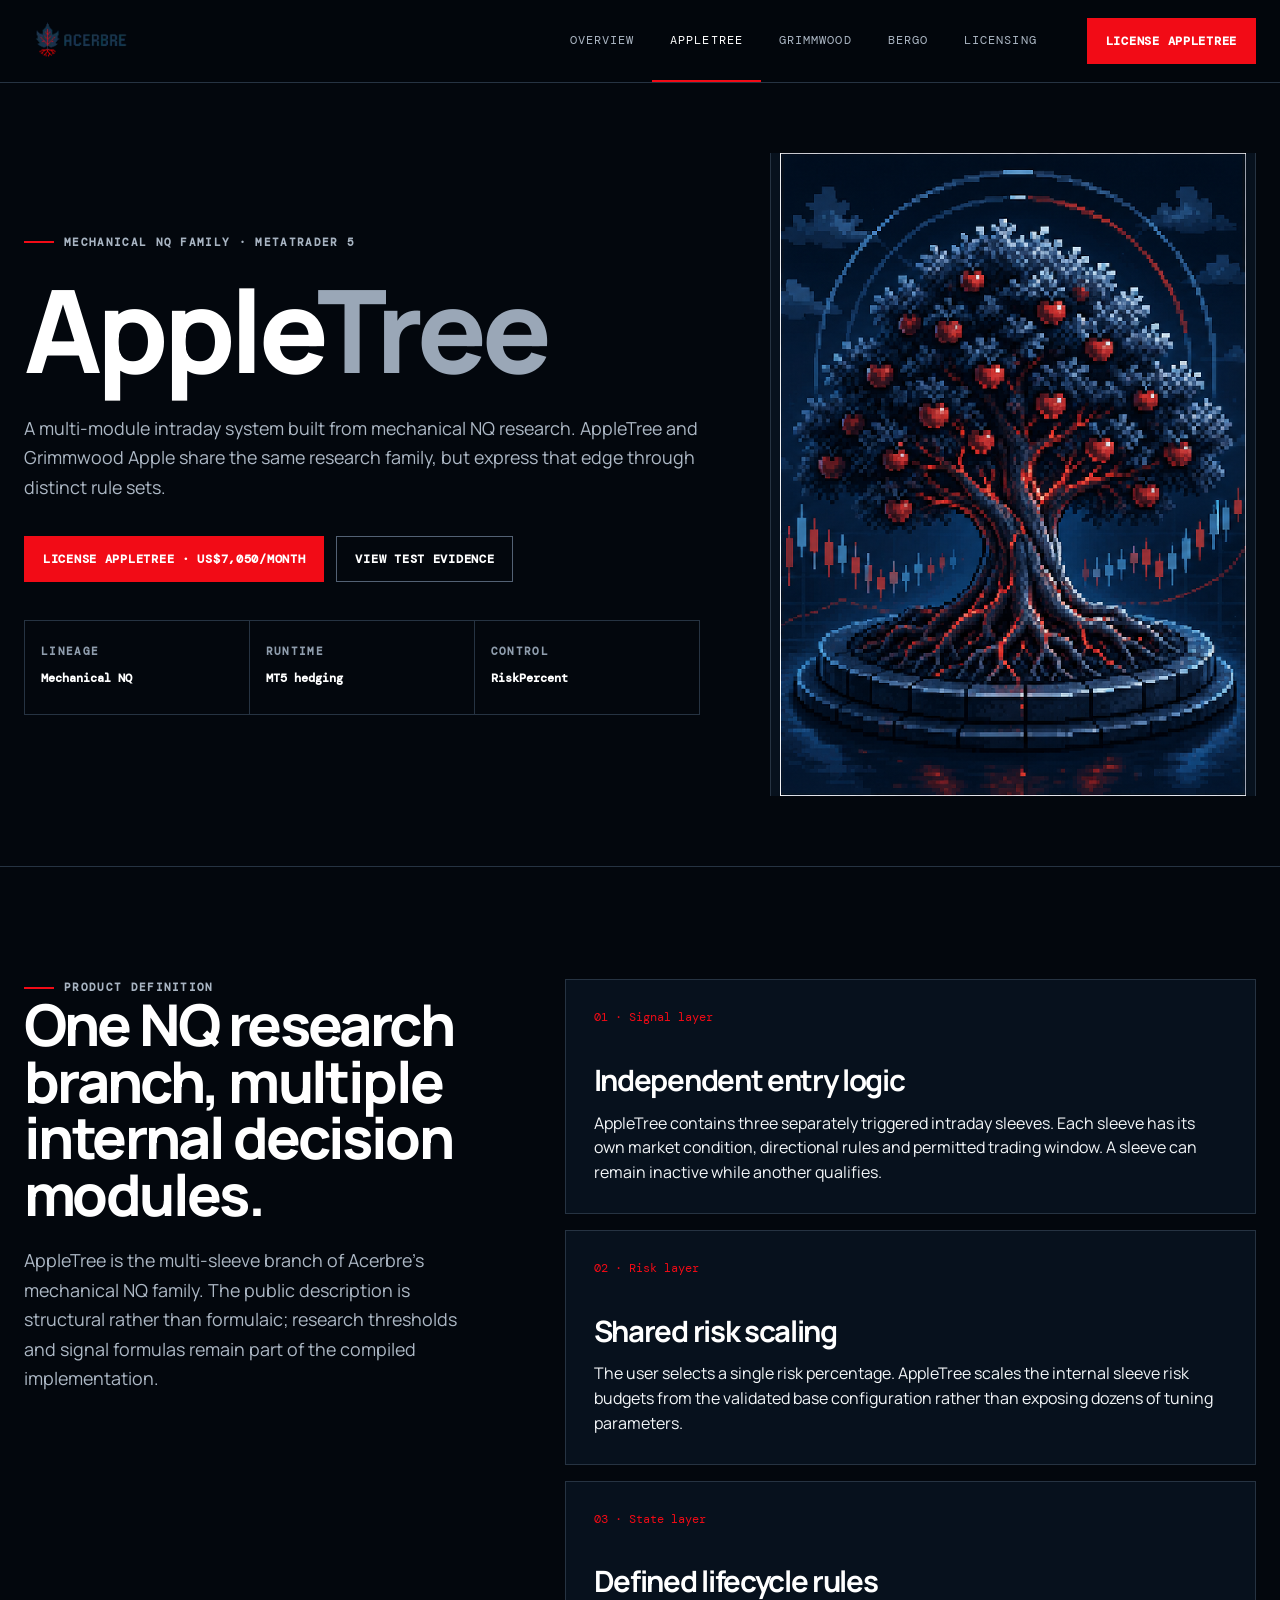
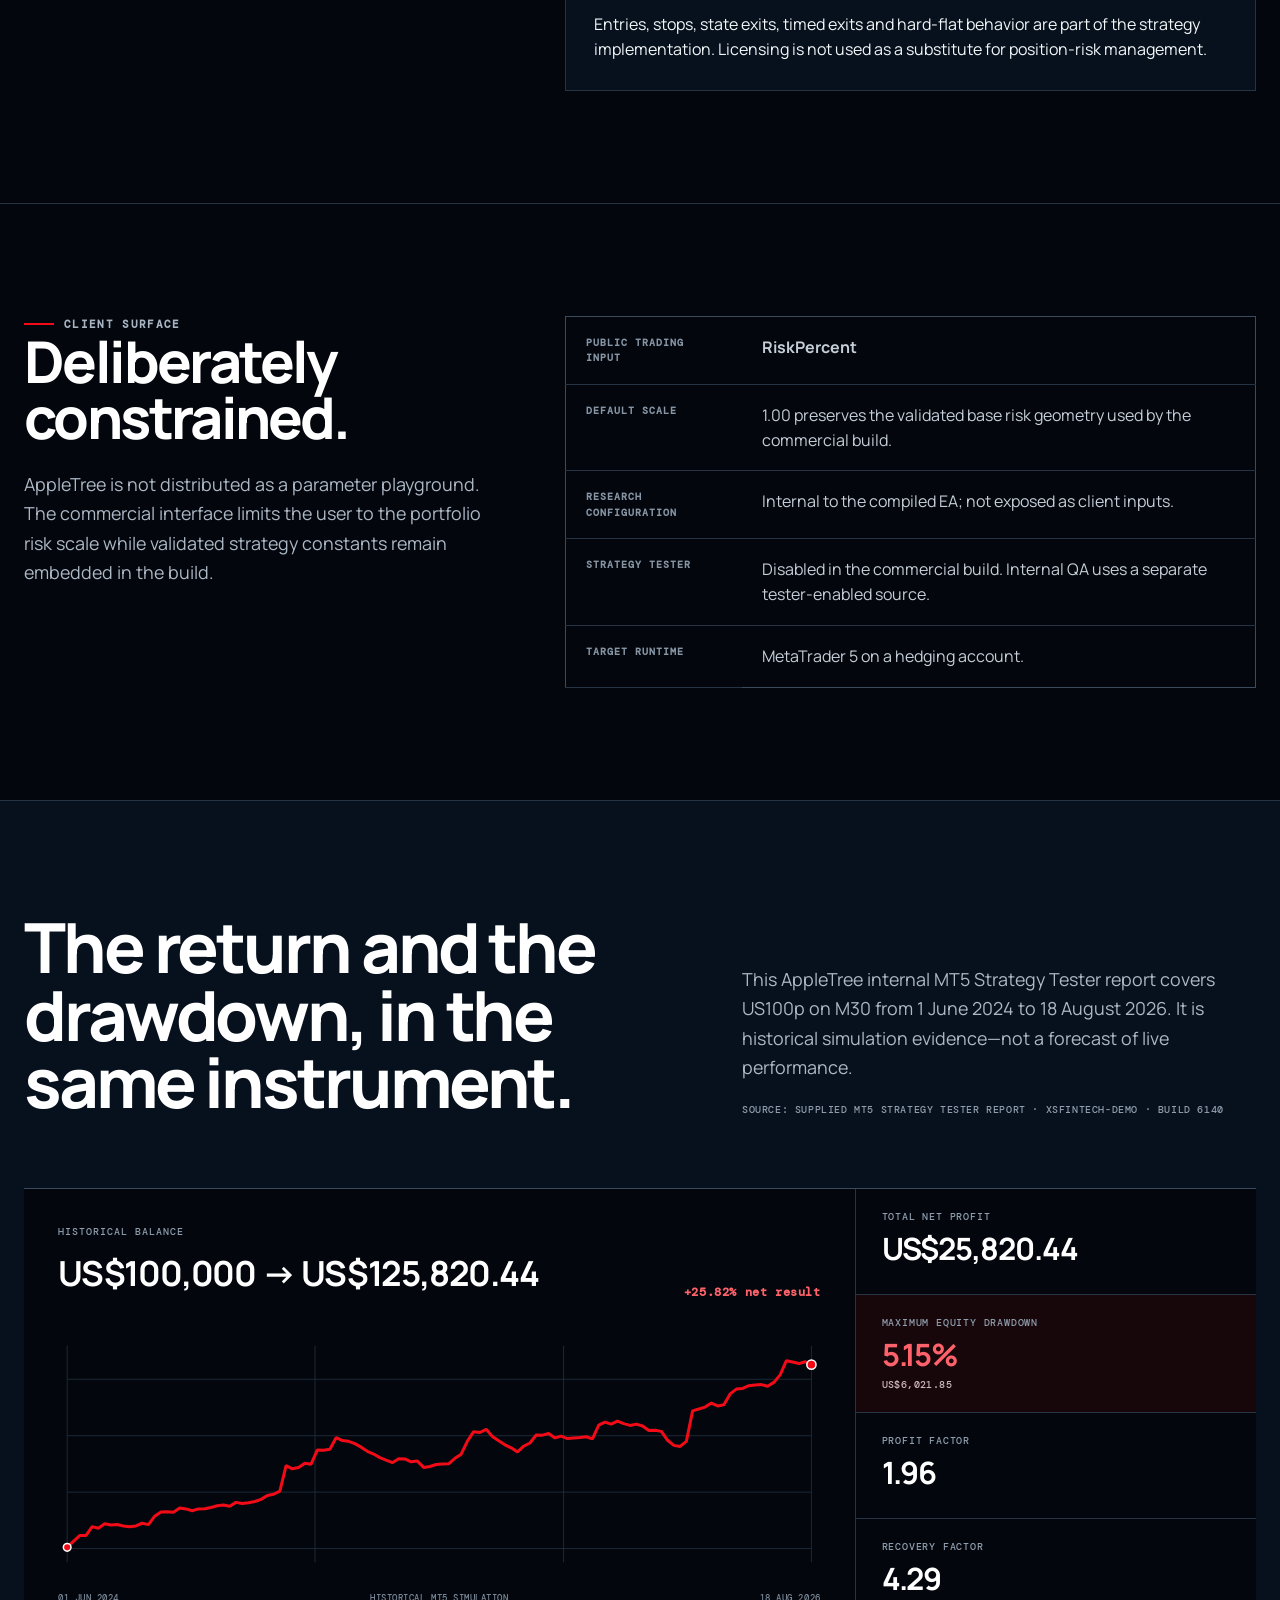
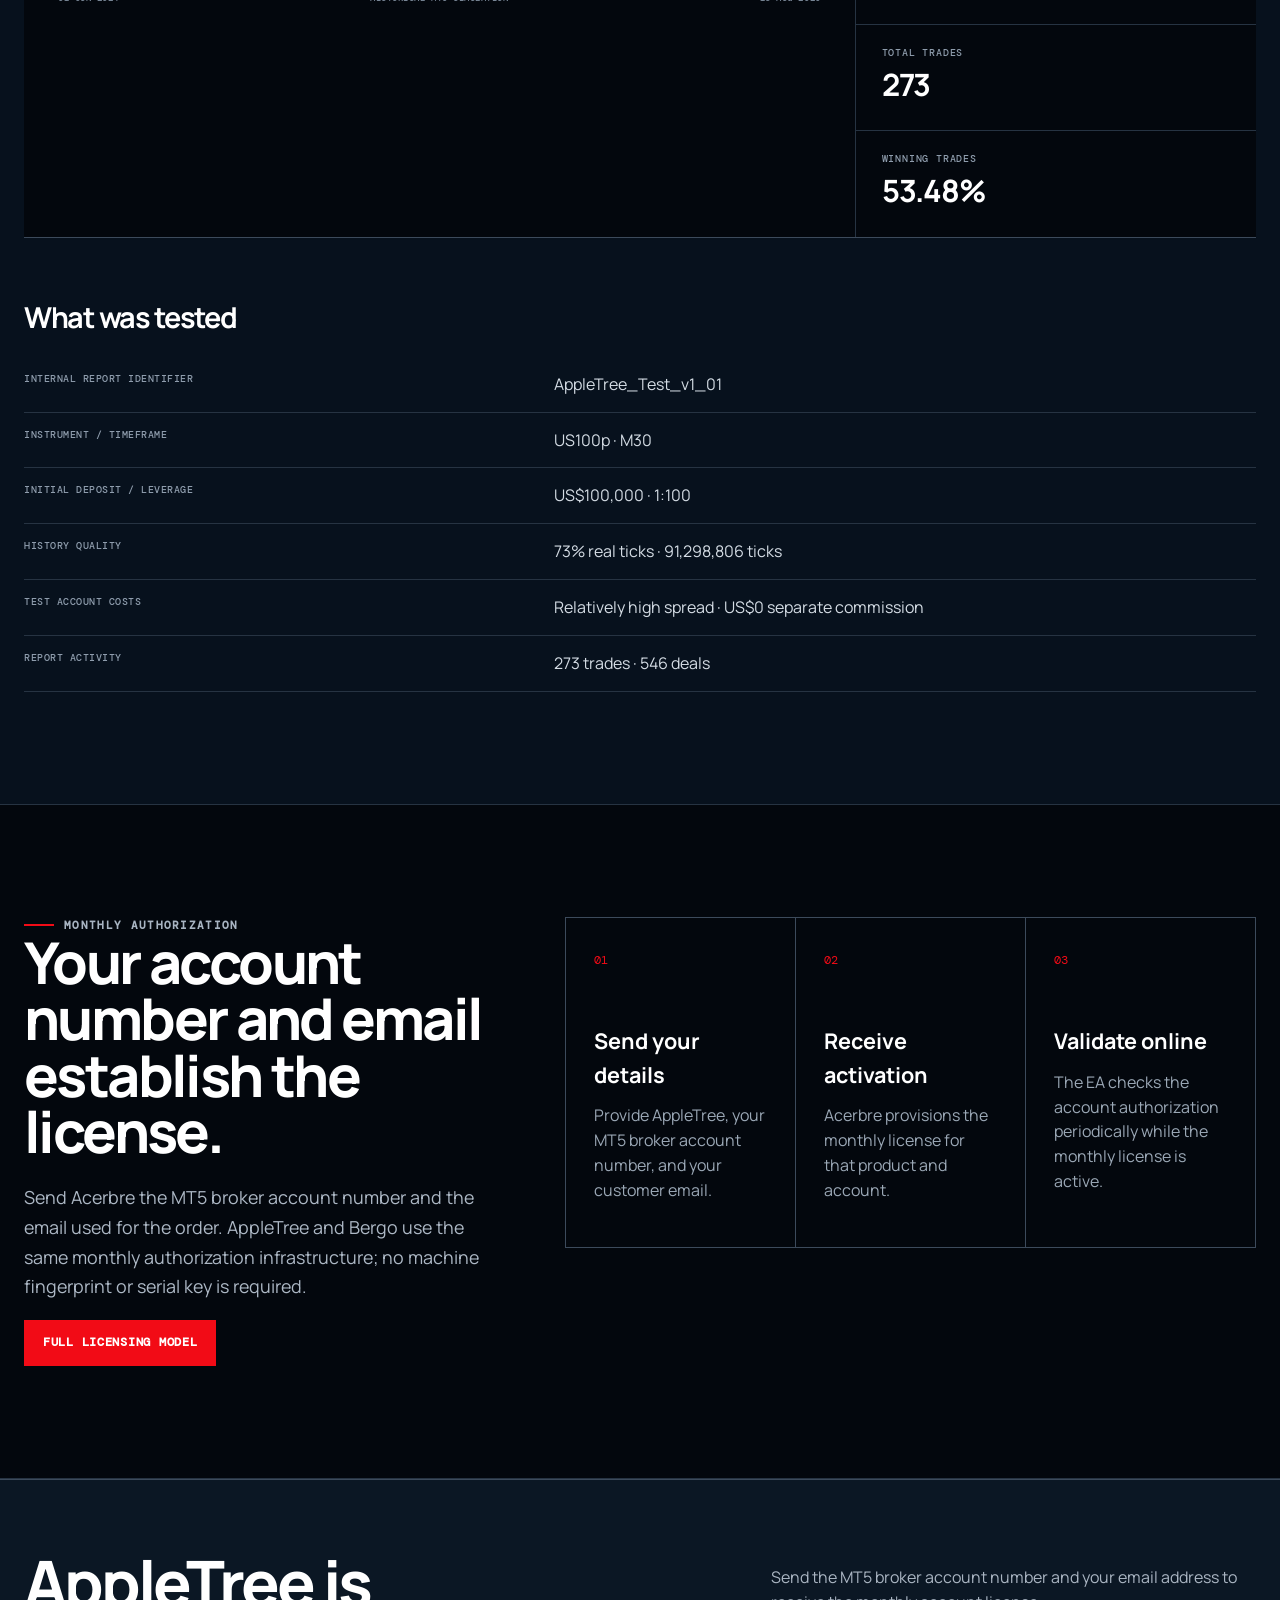
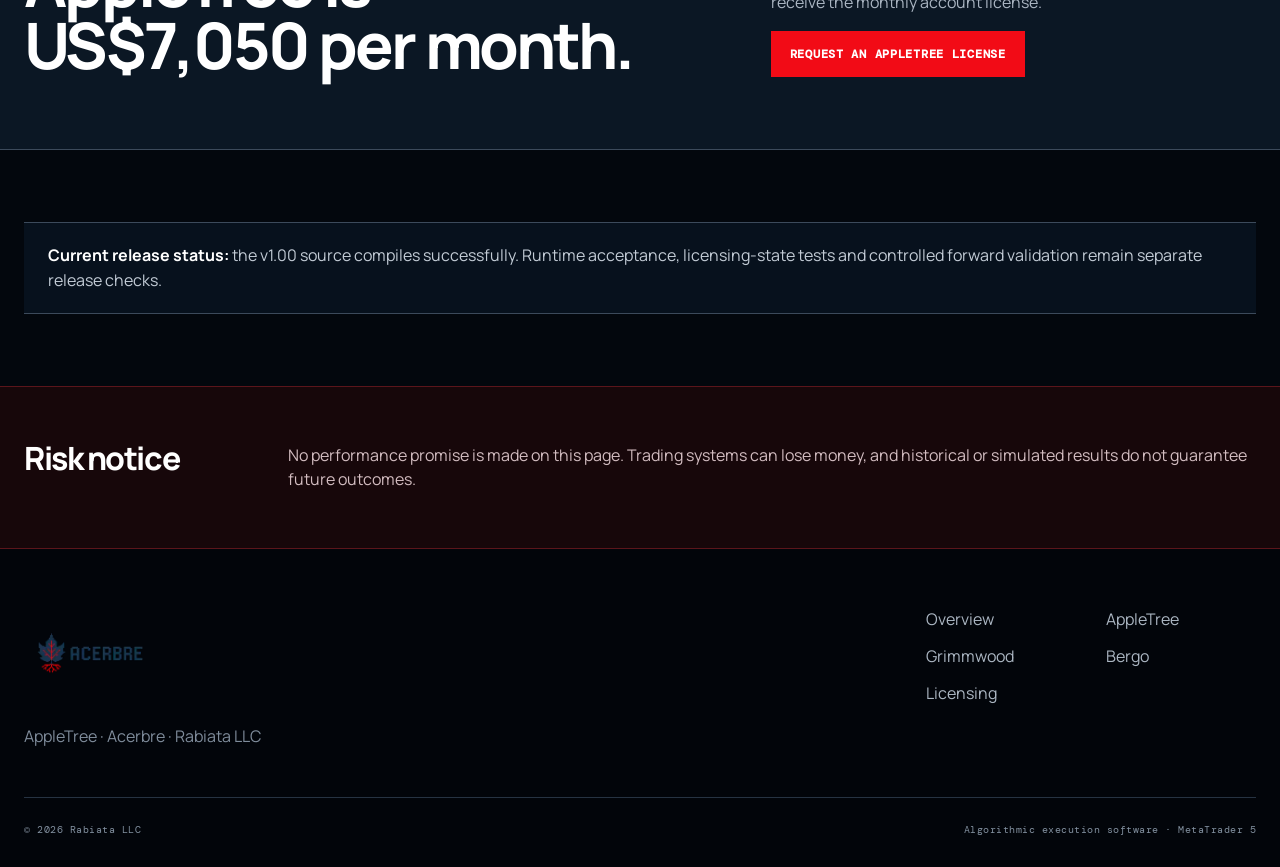
==== commit 64d3b633: "Update AppleTree price and fix Bergo mobile layout" ====
--- a/appletree/index.html
+++ b/appletree/index.html
@@ -25,7 +25,7 @@
           <div class="eyebrow">Mechanical NQ family · MetaTrader 5</div>
           <h1>Apple<span class="muted">Tree</span></h1>
           <p class="lede">A multi-module intraday system built from mechanical NQ research. AppleTree and Grimmwood Apple share the same research family, but express that edge through distinct rule sets.</p>
-          <div class="hero-actions"><a class="btn" href="/licensing/#appletree">License AppleTree · US$1,299/month</a><a class="btn-outline" href="#performance">View test evidence</a></div>
+          <div class="hero-actions"><a class="btn" href="/licensing/#appletree">License AppleTree · US$7,050/month</a><a class="btn-outline" href="#performance">View test evidence</a></div>
           <div class="hero-specs">
             <div class="hero-spec"><span class="label">Lineage</span><strong>Mechanical NQ</strong></div>
             <div class="hero-spec"><span class="label">Runtime</span><strong>MT5 hedging</strong></div>
@@ -127,7 +127,7 @@
       </div>
     </section>
 
-    <section class="section-compact license-decision"><div class="shell license-decision-grid"><h2>AppleTree is US$1,299 per month.</h2><div><p>Send the MT5 broker account number and your email address to receive the monthly account license.</p><a class="btn" href="mailto:contact@rabiata.com?subject=AppleTree%20monthly%20license">Request an AppleTree license</a></div></div></section>
+    <section class="section-compact license-decision"><div class="shell license-decision-grid"><h2>AppleTree is US$7,050 per month.</h2><div><p>Send the MT5 broker account number and your email address to receive the monthly account license.</p><a class="btn" href="mailto:contact@rabiata.com?subject=AppleTree%20monthly%20license">Request an AppleTree license</a></div></div></section>
     <section class="section-compact"><div class="shell callout"><strong>Current release status:</strong> the v1.00 source compiles successfully. Runtime acceptance, licensing-state tests and controlled forward validation remain separate release checks.</div></section>
     <section class="risk-band"><div class="shell risk-grid"><h2>Risk notice</h2><p>No performance promise is made on this page. Trading systems can lose money, and historical or simulated results do not guarantee future outcomes.</p></div></section>
   </main>
--- a/assets/site.css
+++ b/assets/site.css
@@ -295,6 +295,9 @@
   .product-grid { grid-template-columns: 1fr; }
   .product-hero-grid { padding-bottom: 0; }
   .hero-art { min-height: 540px; }
+  .bergo-page .product-hero-grid { gap: 28px; }
+  .bergo-page .product-hero .reveal { position: relative; z-index: 1; background: var(--ink); }
+  .bergo-page .hero-art.bergo { position: relative; z-index: 0; min-height: 420px; max-height: 420px; }
 }
 
 @media (max-width: 640px) {
@@ -318,6 +321,11 @@
   .hero-art { min-height: 480px; }
   .hero-art .pixel-art { max-width: 100%; max-height: 520px; }
   .hero-specs { grid-template-columns: 1fr; }
+  .bergo-page .hero-specs { grid-template-columns: repeat(3, minmax(0, 1fr)); }
+  .bergo-page .hero-spec { min-height: 98px; padding: 14px 10px; }
+  .bergo-page .hero-spec strong { font-size: 10px; line-height: 1.35; }
+  .bergo-page .hero-art.bergo { min-height: 330px; max-height: 330px; }
+  .bergo-page .hero-art.bergo .pixel-art { width: auto; height: 100%; max-height: 330px; object-fit: contain; }
   .risk-grid, .license-flow { grid-template-columns: 1fr; }
   .footer-top, .footer-bottom { grid-template-columns: 1fr; display: grid; }
   .footer-nav { grid-template-columns: repeat(2, minmax(0, 1fr)); }
